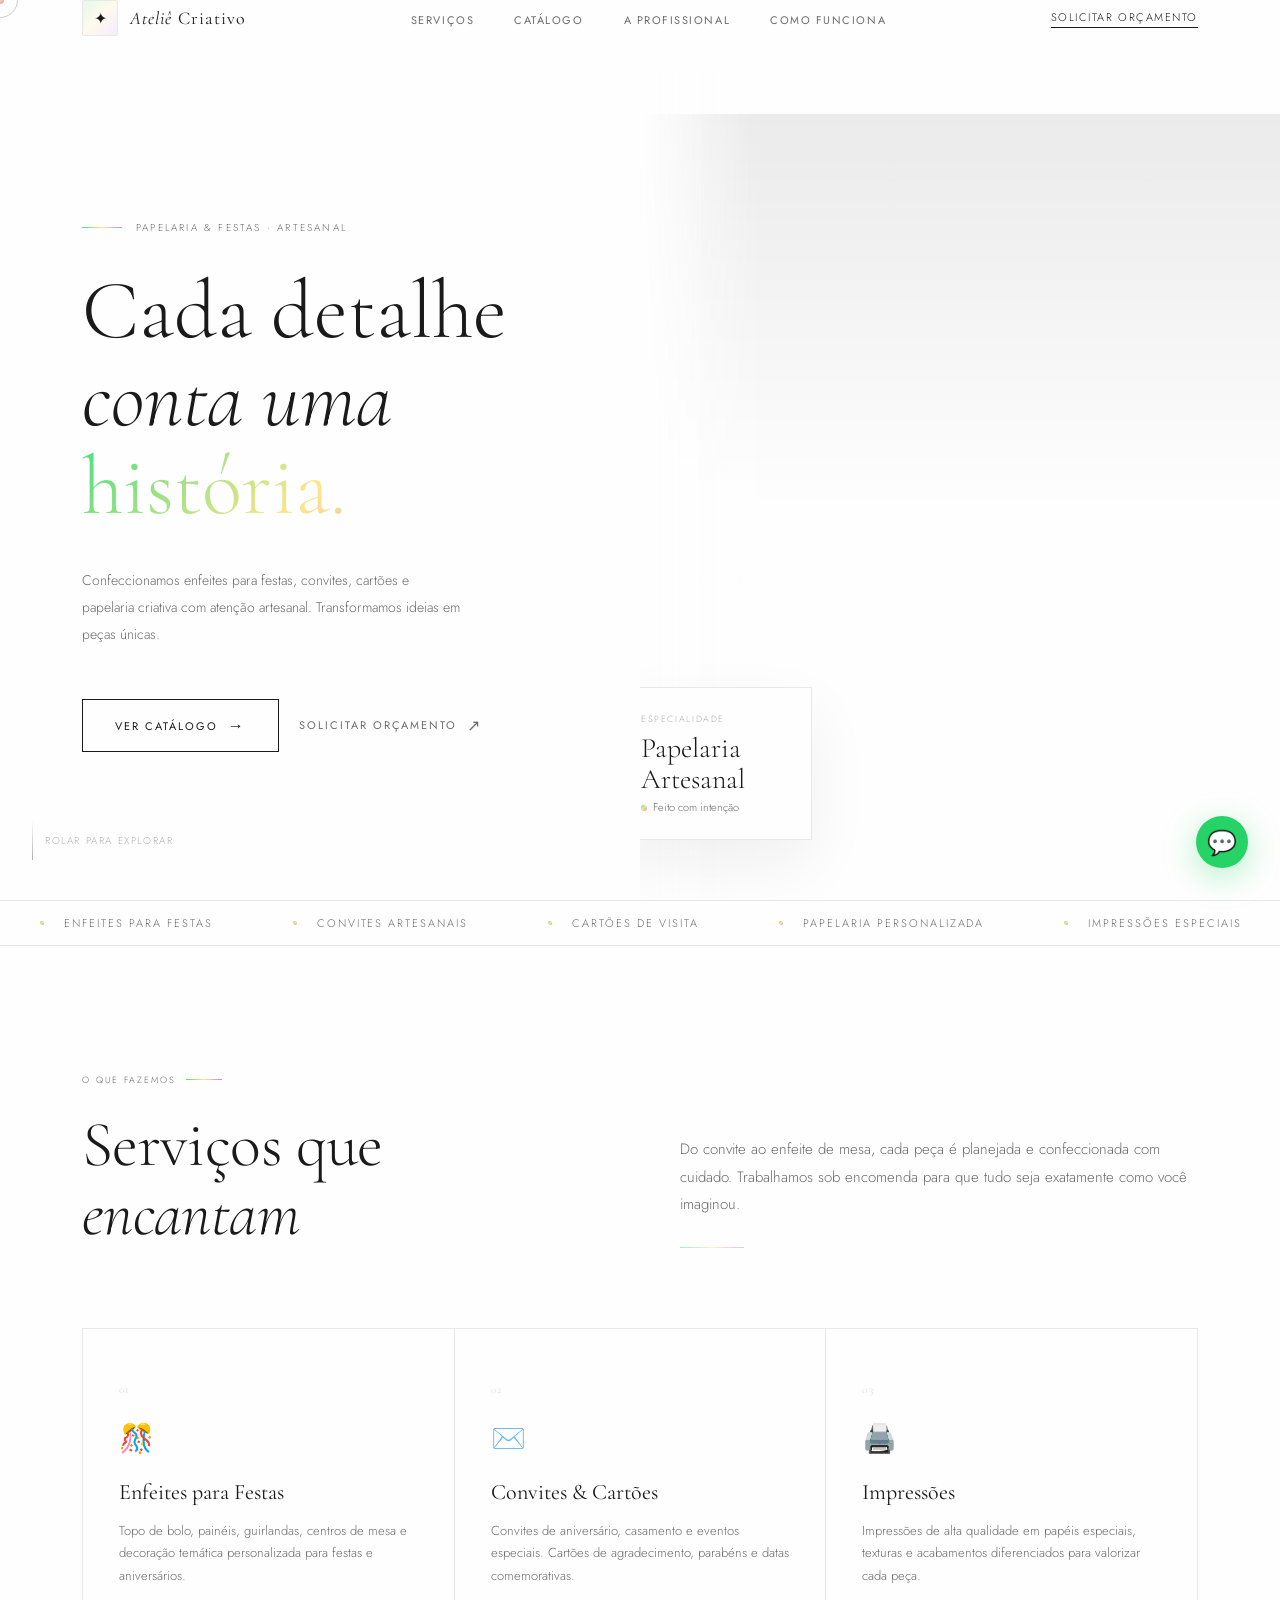
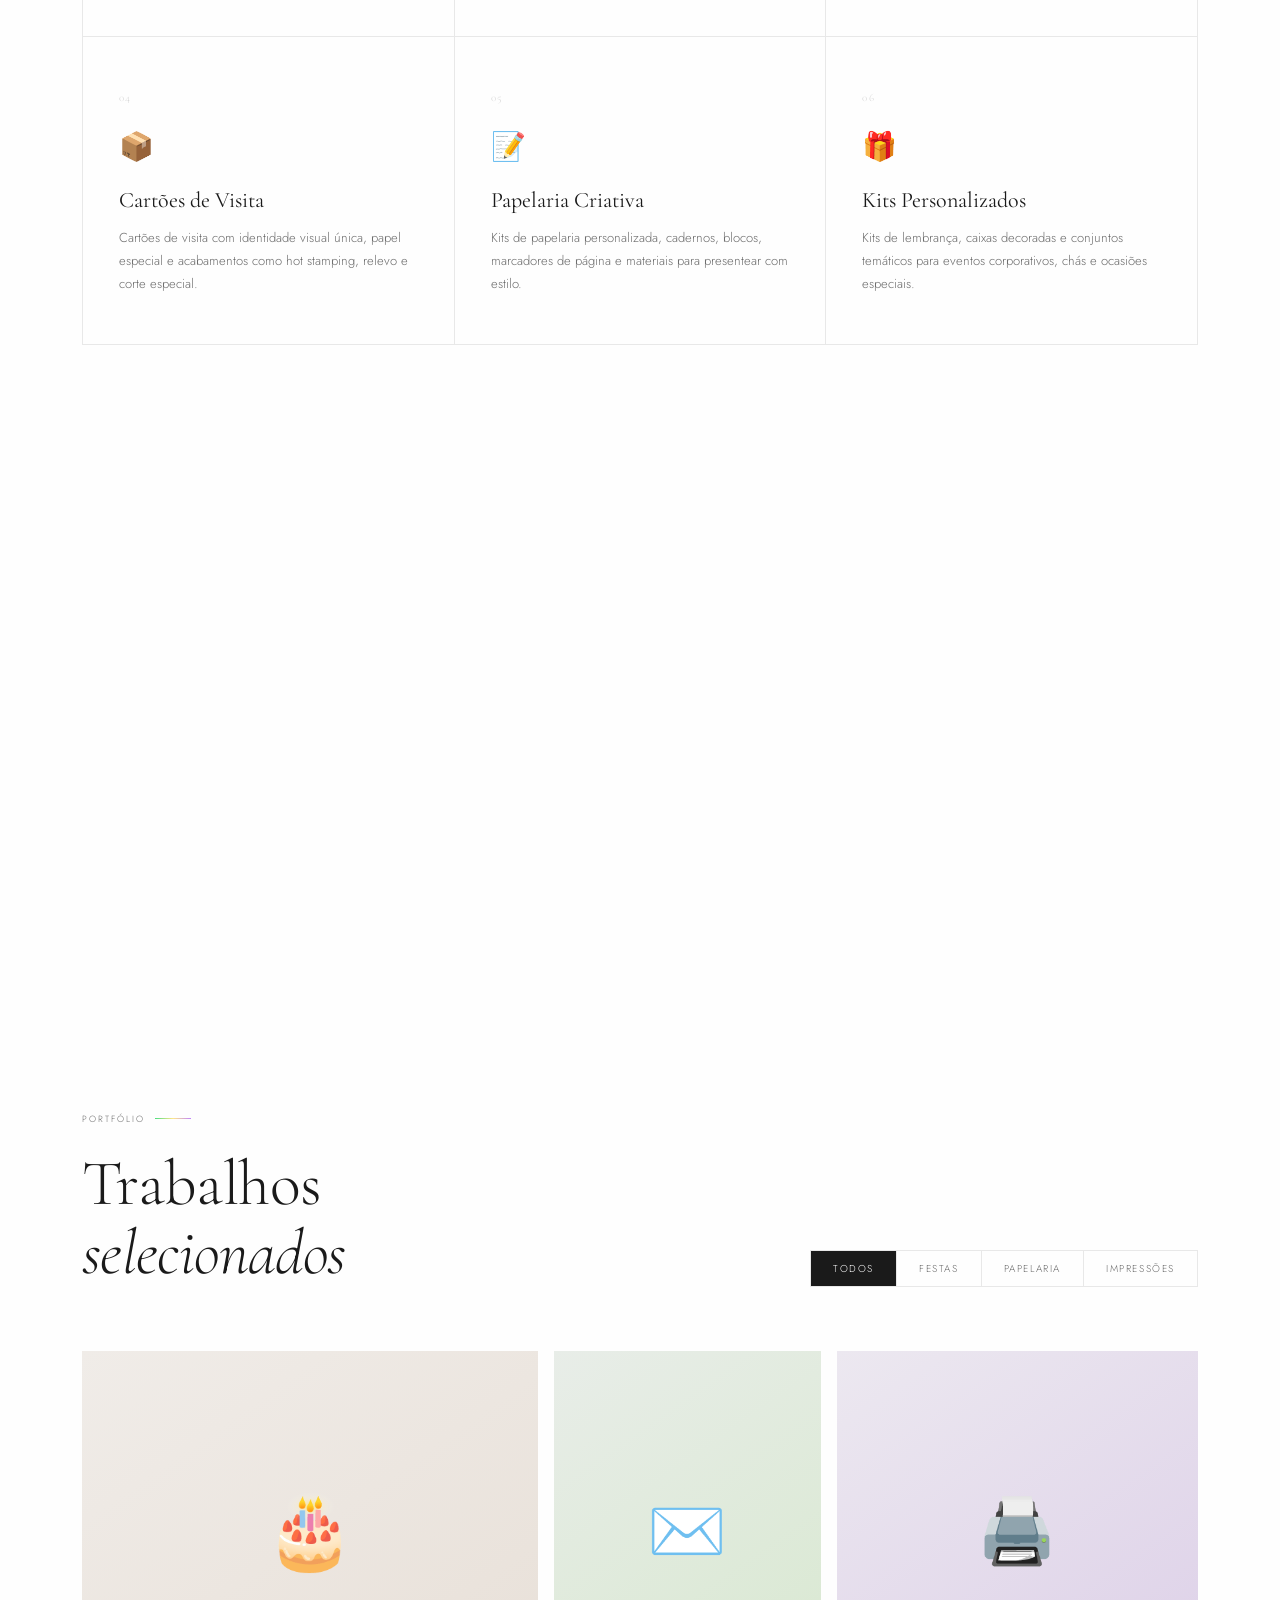
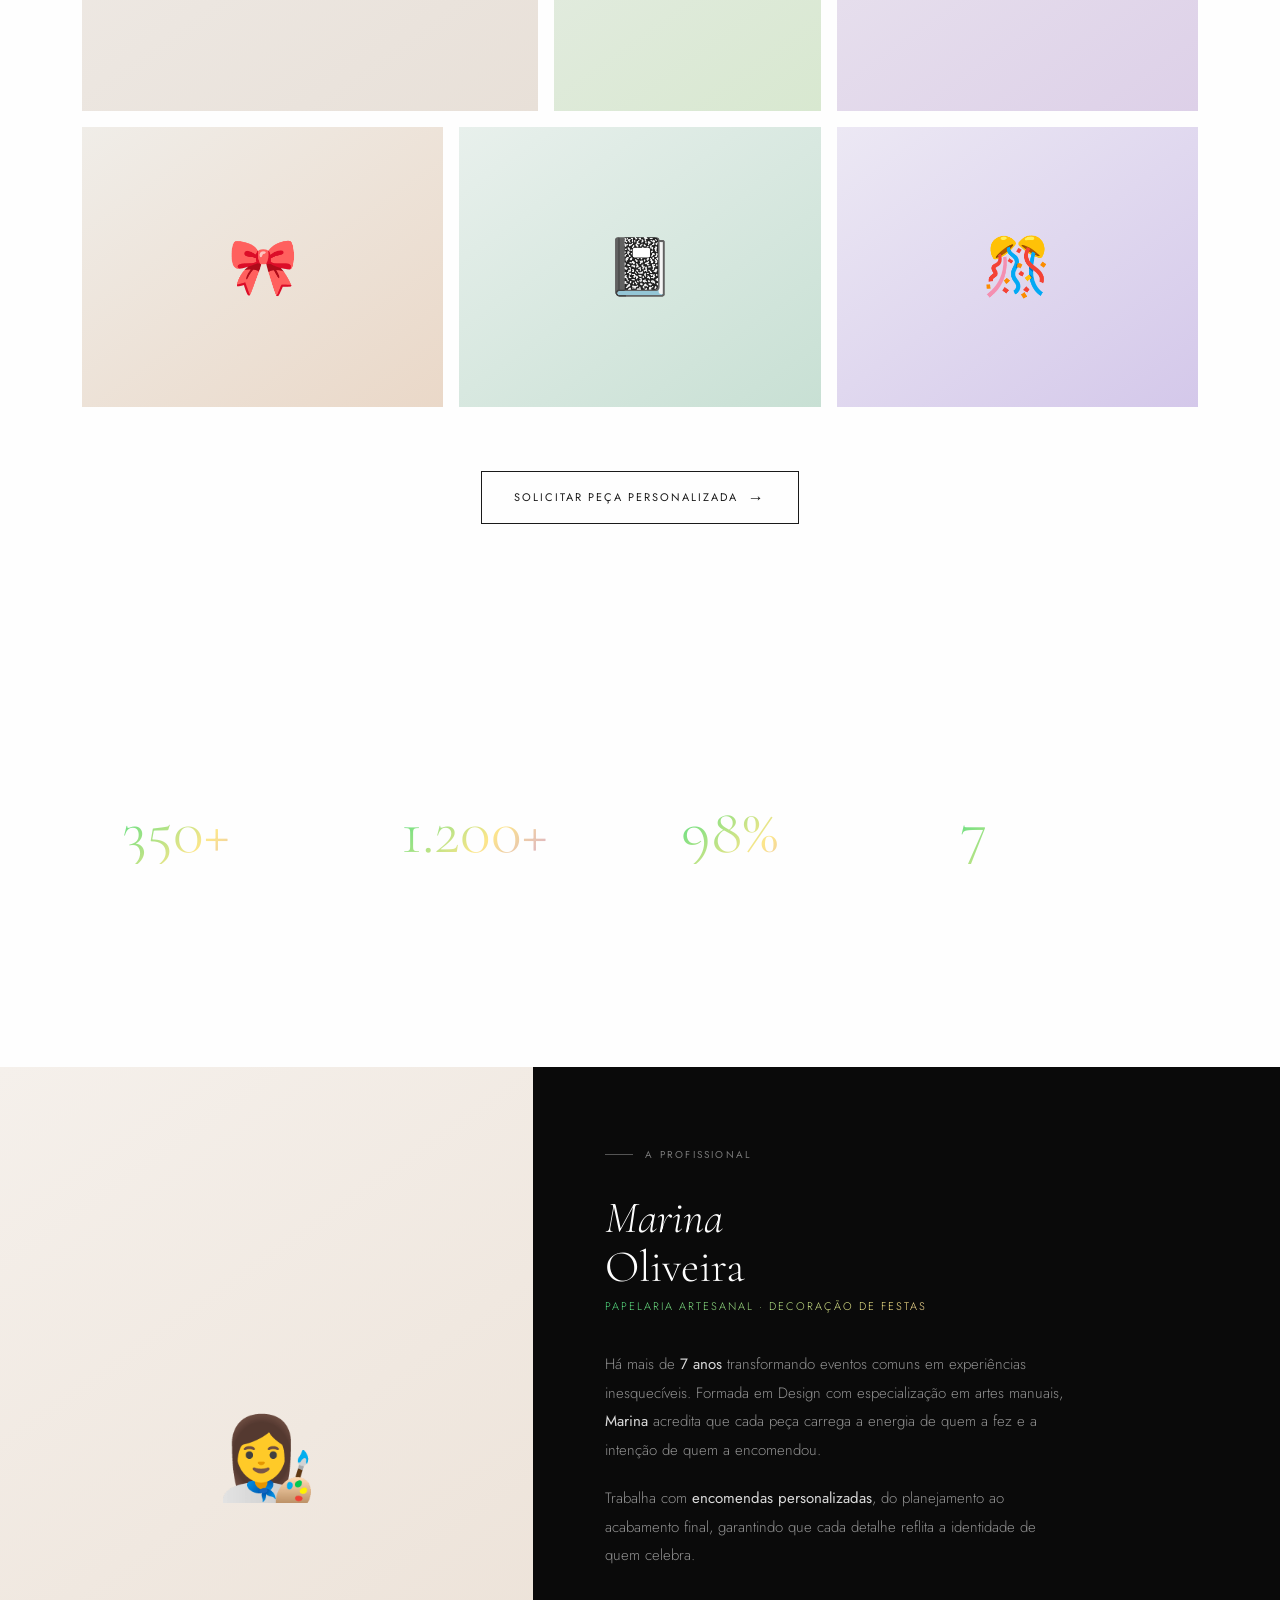
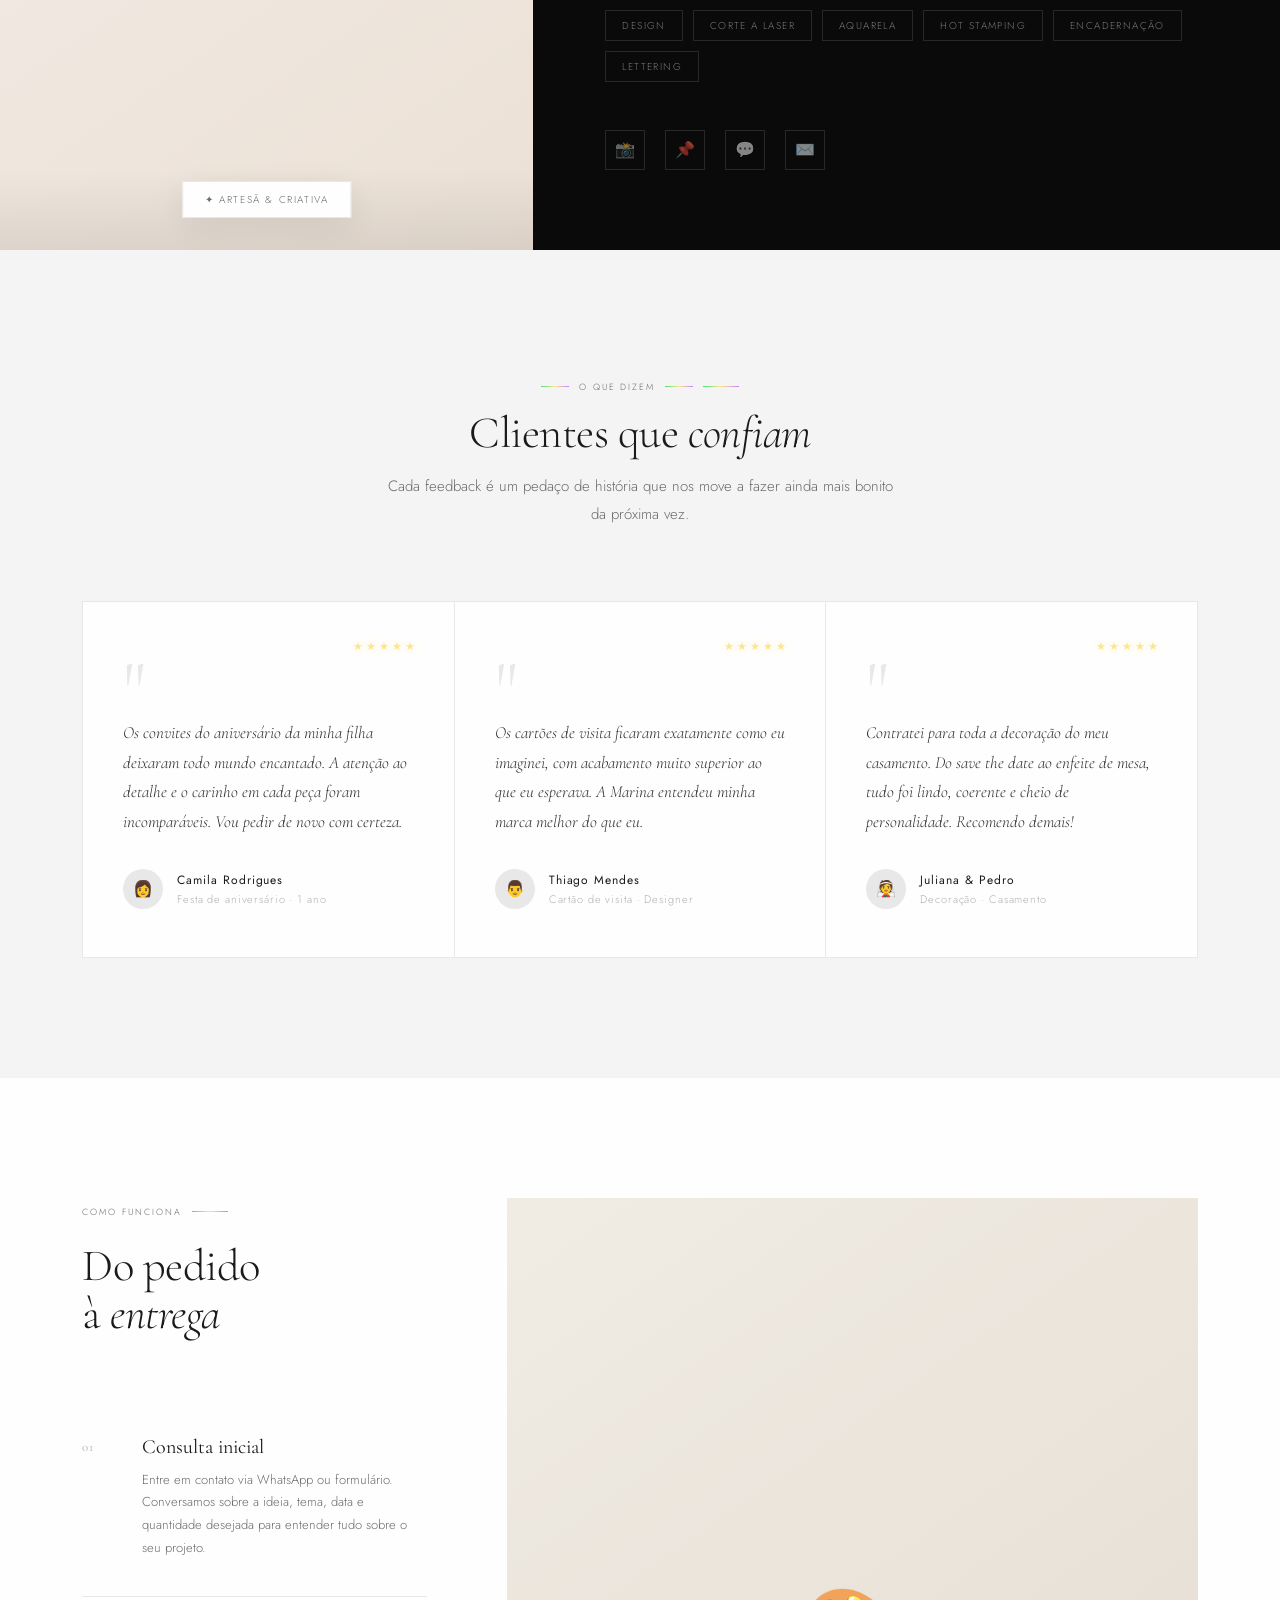
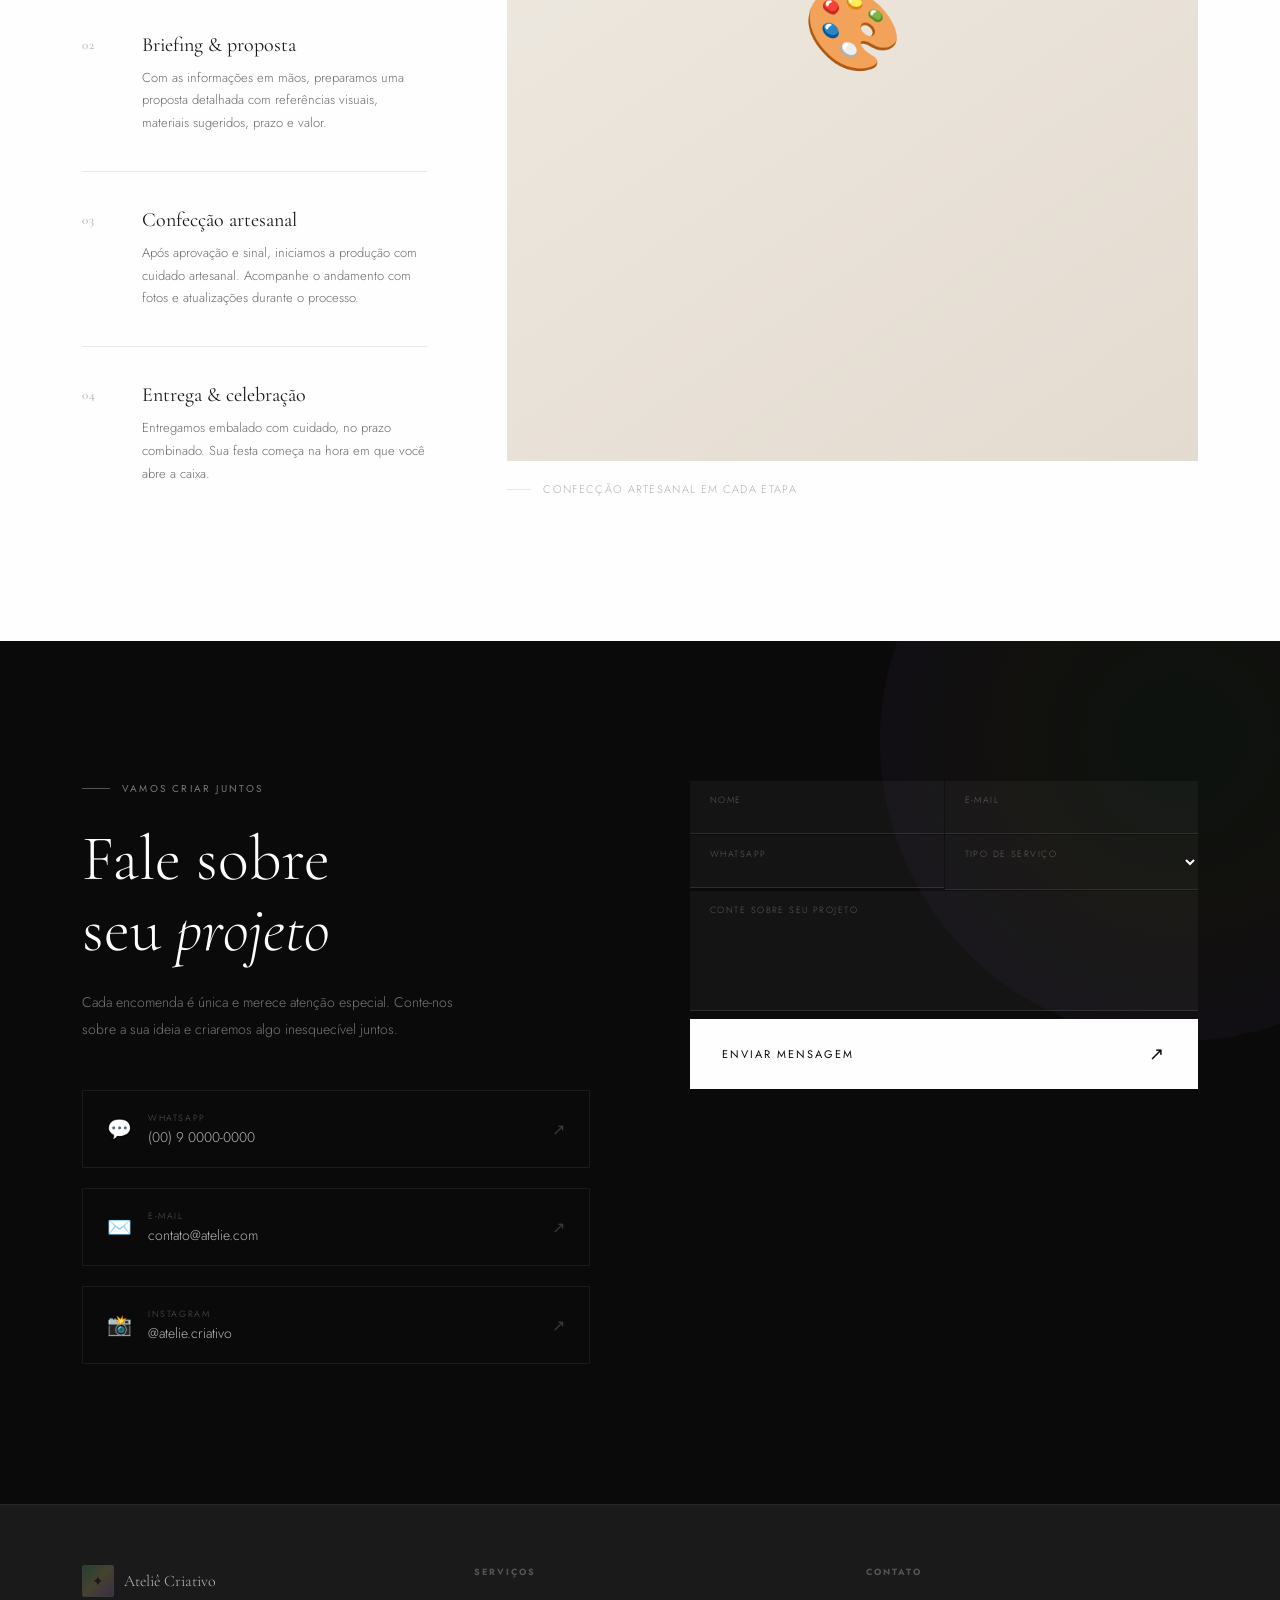
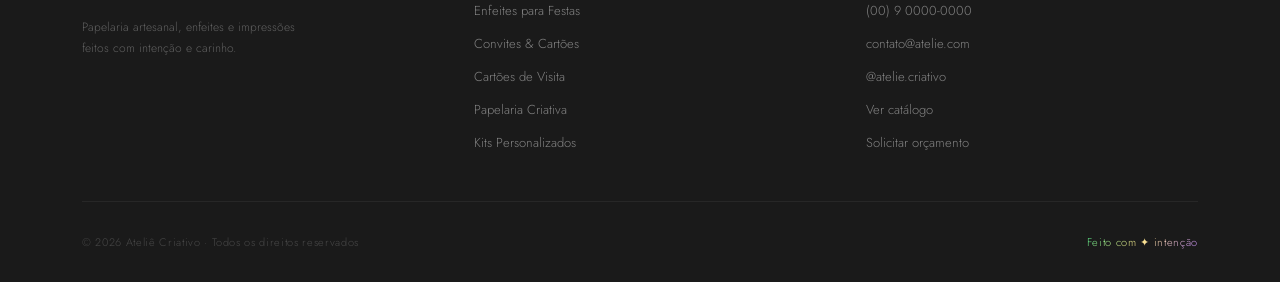
==== confeccao.html @ 8ceea371 "Add confeccao.html landing page template Add a complete HTML landing page (confeccao.html) for "Atel" ====
<!DOCTYPE html>
<html lang="pt-BR">

<head>
  <meta charset="UTF-8" />
  <meta name="viewport" content="width=device-width, initial-scale=1.0" />
  <meta name="description"
    content="Confecção artesanal de enfeites para festas, convites, cartões e papelaria criativa. Cada peça feita com intenção." />
  <title>Ateliê — Papelaria & Festas</title>

  <link rel="preconnect" href="https://fonts.googleapis.com" />
  <link rel="preconnect" href="https://fonts.gstatic.com" crossorigin />
  <link
    href="https://fonts.googleapis.com/css2?family=Cormorant+Garamond:ital,wght@0,300;0,400;0,500;0,600;1,300;1,400;1,600&family=Jost:wght@200;300;400;500&display=swap"
    rel="stylesheet" />

  <style>
    /* ═══════════════════════════════════════════════════════
       DESIGN TOKENS
    ═══════════════════════════════════════════════════════ */
    :root {
      --black: #0A0A0A;
      --ink: #1A1A1A;
      --charcoal: #2C2C2C;
      --stone: #6B6B6B;
      --silver: #B0B0B0;
      --fog: #E8E8E8;
      --ash: #F4F4F4;
      --white: #FEFEFE;

      /* Gradient trio — verde · amarelo · roxo */
      --g-green: #4ADE80;
      --g-yellow: #FDE68A;
      --g-purple: #C084FC;
      --gradient: linear-gradient(135deg, #4ADE80 0%, #FDE68A 48%, #C084FC 100%);
      --gradient-r: linear-gradient(135deg, #C084FC 0%, #FDE68A 48%, #4ADE80 100%);
      --gradient-h: linear-gradient(90deg, #4ADE80 0%, #FDE68A 50%, #C084FC 100%);

      --font-serif: 'Cormorant Garamond', Georgia, serif;
      --font-sans: 'Jost', sans-serif;

      --nav-h: 72px;
      --container: 1180px;

      --ease-out-expo: cubic-bezier(0.16, 1, 0.3, 1);
      --ease-in-out: cubic-bezier(0.45, 0, 0.55, 1);
    }

    /* ═══════════════════════════════════════════════════════
       RESET & BASE
    ═══════════════════════════════════════════════════════ */
    *,
    *::before,
    *::after {
      box-sizing: border-box;
      margin: 0;
      padding: 0;
    }

    html {
      scroll-behavior: smooth;
      font-size: 16px;
    }

    body {
      font-family: var(--font-sans);
      font-weight: 300;
      background: var(--white);
      color: var(--ink);
      overflow-x: hidden;
      cursor: none;
      /* custom cursor */
    }

    img {
      display: block;
      max-width: 100%;
    }

    a {
      color: inherit;
      text-decoration: none;
    }

    ul {
      list-style: none;
    }

    button {
      cursor: none;
      border: none;
      background: none;
      font: inherit;
    }

    /* ═══════════════════════════════════════════════════════
       CUSTOM CURSOR
    ═══════════════════════════════════════════════════════ */
    .cursor-dot {
      position: fixed;
      top: 0;
      left: 0;
      z-index: 99999;
      width: 8px;
      height: 8px;
      border-radius: 50%;
      background: var(--gradient);
      pointer-events: none;
      transform: translate(-50%, -50%);
      transition: width .2s, height .2s, opacity .2s;
    }

    .cursor-ring {
      position: fixed;
      top: 0;
      left: 0;
      z-index: 99998;
      width: 36px;
      height: 36px;
      border-radius: 50%;
      border: 1px solid rgba(0, 0, 0, .2);
      pointer-events: none;
      transform: translate(-50%, -50%);
      transition: transform .12s var(--ease-out-expo), width .3s, height .3s, border-color .3s;
    }

    .cursor-ring.hover {
      width: 56px;
      height: 56px;
      border-color: rgba(0, 0, 0, .08);
    }

    body:hover .cursor-dot {
      opacity: 1;
    }

    /* ═══════════════════════════════════════════════════════
       UTILITIES
    ═══════════════════════════════════════════════════════ */
    .container {
      width: 100%;
      max-width: var(--container);
      margin: 0 auto;
      padding: 0 32px;
    }

    /* gradient text */
    .grad-text {
      background: var(--gradient);
      -webkit-background-clip: text;
      -webkit-text-fill-color: transparent;
      background-clip: text;
    }

    /* thin divider line with gradient */
    .grad-line {
      height: 1px;
      background: var(--gradient-h);
      opacity: .5;
    }

    .grad-line--full {
      width: 100%;
    }

    .grad-line--sm {
      width: 64px;
    }

    /* section spacing */
    .section {
      padding: 120px 0;
    }

    .section--sm {
      padding: 80px 0;
    }

    .section--dark {
      background: var(--black);
      color: var(--white);
    }

    .section--ash {
      background: var(--ash);
    }

    /* label / overline */
    .overline {
      font-family: var(--font-sans);
      font-size: 10px;
      font-weight: 400;
      letter-spacing: .22em;
      text-transform: uppercase;
      color: var(--stone);
      display: flex;
      align-items: center;
      gap: 12px;
      margin-bottom: 20px;
    }

    .overline::before {
      content: '';
      width: 28px;
      height: 1px;
      background: currentColor;
      flex-shrink: 0;
    }

    .overline--light {
      color: rgba(255, 255, 255, .45);
    }

    .overline--light::before {
      background: rgba(255, 255, 255, .3);
    }

    /* display headings */
    .display {
      font-family: var(--font-serif);
      font-weight: 300;
      line-height: 1.08;
      letter-spacing: -.01em;
    }

    .display--xl {
      font-size: clamp(52px, 7vw, 96px);
    }

    .display--lg {
      font-size: clamp(38px, 5vw, 68px);
    }

    .display--md {
      font-size: clamp(28px, 3.5vw, 48px);
    }

    .display--sm {
      font-size: clamp(22px, 2.5vw, 34px);
    }

    .display em {
      font-style: italic;
    }

    /* body text */
    .body-text {
      font-family: var(--font-sans);
      font-weight: 300;
      font-size: 15px;
      line-height: 1.85;
      color: var(--stone);
      max-width: 520px;
    }

    .body-text--light {
      color: rgba(255, 255, 255, .55);
    }

    /* cta buttons */
    .btn {
      display: inline-flex;
      align-items: center;
      gap: 10px;
      font-family: var(--font-sans);
      font-size: 11px;
      font-weight: 400;
      letter-spacing: .18em;
      text-transform: uppercase;
      transition: all .4s var(--ease-out-expo);
      cursor: none;
    }

    .btn--outline {
      border: 1px solid var(--ink);
      padding: 14px 32px;
      color: var(--ink);
    }

    .btn--outline:hover {
      background: var(--ink);
      color: var(--white);
    }

    .btn--outline-white {
      border: 1px solid rgba(255, 255, 255, .35);
      padding: 14px 32px;
      color: var(--white);
    }

    .btn--outline-white:hover {
      background: var(--white);
      color: var(--black);
    }

    .btn--ghost {
      color: var(--stone);
      padding: 0;
      border-bottom: 1px solid transparent;
    }

    .btn--ghost:hover {
      color: var(--ink);
      border-color: var(--ink);
    }

    .btn-arrow {
      font-size: 16px;
      transition: transform .3s var(--ease-out-expo);
    }

    .btn:hover .btn-arrow {
      transform: translateX(5px);
    }

    /* scroll reveal */
    .reveal {
      opacity: 0;
      transform: translateY(40px);
      transition: opacity .9s var(--ease-out-expo), transform .9s var(--ease-out-expo);
    }

    .reveal.up {
      transform: translateY(40px);
    }

    .reveal.left {
      transform: translateX(-40px);
    }

    .reveal.right {
      transform: translateX(40px);
    }

    .reveal.scale {
      transform: scale(.96);
    }

    .reveal.visible {
      opacity: 1;
      transform: translate(0) scale(1);
    }

    .delay-1 {
      transition-delay: .1s;
    }

    .delay-2 {
      transition-delay: .2s;
    }

    .delay-3 {
      transition-delay: .32s;
    }

    .delay-4 {
      transition-delay: .46s;
    }

    .delay-5 {
      transition-delay: .6s;
    }

    /* ═══════════════════════════════════════════════════════
       HEADER
    ═══════════════════════════════════════════════════════ */
    .header {
      position: fixed;
      top: 0;
      left: 0;
      right: 0;
      z-index: 900;
      height: var(--nav-h);
      transition: background .5s, backdrop-filter .5s, border-color .5s;
    }

    .header.scrolled {
      background: rgba(254, 254, 254, .88);
      backdrop-filter: blur(20px);
      border-bottom: 1px solid var(--fog);
    }

    .nav {
      display: flex;
      align-items: center;
      justify-content: space-between;
      height: 100%;
    }

    /* ── LOGO AREA ── */
    /*
      ★ LOGO — Substitua o bloco .logo-placeholder por:
         <img src="assets/logo.svg" alt="Nome do Ateliê" style="height:32px">
      O espaço reservado abaixo tem 140 × 36px.
    */
    .logo-area {
      display: flex;
      align-items: center;
      gap: 12px;
    }

    .logo-placeholder {
      width: 36px;
      height: 36px;
      border: 1px solid var(--fog);
      border-radius: 2px;
      display: flex;
      align-items: center;
      justify-content: center;
      position: relative;
      overflow: hidden;
    }

    .logo-placeholder::before {
      content: '';
      position: absolute;
      inset: 0;
      background: var(--gradient);
      opacity: .15;
    }

    .logo-placeholder span {
      font-size: 16px;
      position: relative;
      z-index: 1;
    }

    .logo-wordmark {
      font-family: var(--font-serif);
      font-size: 18px;
      font-weight: 400;
      letter-spacing: .06em;
      color: var(--ink);
    }

    .logo-wordmark em {
      font-style: italic;
    }

    /* nav links */
    .nav-links {
      display: flex;
      gap: 40px;
      align-items: center;
    }

    .nav-links a {
      font-size: 11px;
      font-weight: 400;
      letter-spacing: .14em;
      text-transform: uppercase;
      color: var(--stone);
      position: relative;
      transition: color .3s;
    }

    .nav-links a::after {
      content: '';
      position: absolute;
      bottom: -4px;
      left: 0;
      width: 0;
      height: 1px;
      background: var(--gradient-h);
      transition: width .4s var(--ease-out-expo);
    }

    .nav-links a:hover {
      color: var(--ink);
    }

    .nav-links a:hover::after {
      width: 100%;
    }

    .nav-right {
      display: flex;
      align-items: center;
      gap: 24px;
    }

    .nav-contact {
      font-size: 11px;
      letter-spacing: .14em;
      text-transform: uppercase;
      color: var(--ink);
      border-bottom: 1px solid var(--ink);
      padding-bottom: 2px;
      transition: opacity .3s;
    }

    .nav-contact:hover {
      opacity: .5;
    }

    .hamburger {
      display: none;
      flex-direction: column;
      gap: 6px;
      padding: 4px;
    }

    .hamburger span {
      display: block;
      width: 22px;
      height: 1px;
      background: var(--ink);
      transition: all .4s;
    }

    .hamburger.open span:nth-child(1) {
      transform: translateY(7px) rotate(45deg);
    }

    .hamburger.open span:nth-child(2) {
      opacity: 0;
    }

    .hamburger.open span:nth-child(3) {
      transform: translateY(-7px) rotate(-45deg);
    }

    .mobile-menu {
      display: none;
      position: fixed;
      top: var(--nav-h);
      left: 0;
      right: 0;
      bottom: 0;
      background: var(--white);
      flex-direction: column;
      justify-content: center;
      align-items: center;
      gap: 40px;
      z-index: 800;
    }

    .mobile-menu.open {
      display: flex;
    }

    .mobile-menu a {
      font-family: var(--font-serif);
      font-size: 36px;
      font-weight: 300;
      color: var(--ink);
      letter-spacing: .04em;
      transition: opacity .3s;
    }

    .mobile-menu a:hover {
      opacity: .4;
    }

    /* ═══════════════════════════════════════════════════════
       HERO
    ═══════════════════════════════════════════════════════ */
    .hero {
      min-height: 100svh;
      display: grid;
      grid-template-columns: 1fr 1fr;
      position: relative;
      overflow: hidden;
      padding-top: var(--nav-h);
    }

    .hero-left {
      display: flex;
      flex-direction: column;
      justify-content: center;
      padding: 80px 64px 80px 32px;
      position: relative;
      z-index: 2;
    }

    .hero-eyebrow {
      display: flex;
      align-items: center;
      gap: 14px;
      margin-bottom: 32px;
    }

    .hero-eyebrow-line {
      width: 40px;
      height: 1px;
      background: var(--gradient-h);
    }

    .hero-eyebrow-text {
      font-size: 10px;
      letter-spacing: .22em;
      text-transform: uppercase;
      color: var(--stone);
    }

    .hero-title {
      font-family: var(--font-serif);
      font-size: clamp(52px, 6.5vw, 88px);
      font-weight: 300;
      line-height: 1.06;
      color: var(--ink);
      margin-bottom: 36px;
    }

    .hero-title em {
      font-style: italic;
    }

    .hero-title .hero-title-grad {
      display: block;
      background: var(--gradient);
      -webkit-background-clip: text;
      -webkit-text-fill-color: transparent;
      background-clip: text;
    }

    .hero-desc {
      font-size: 14px;
      font-weight: 300;
      line-height: 1.9;
      color: var(--stone);
      max-width: 380px;
      margin-bottom: 52px;
    }

    .hero-actions {
      display: flex;
      gap: 20px;
      align-items: center;
      flex-wrap: wrap;
    }

    .hero-scroll {
      position: absolute;
      bottom: 40px;
      left: 32px;
      display: flex;
      align-items: center;
      gap: 12px;
      font-size: 10px;
      letter-spacing: .16em;
      text-transform: uppercase;
      color: var(--silver);
      animation: fadeUp 1s 1.5s ease both;
    }

    .hero-scroll-line {
      width: 1px;
      height: 40px;
      background: linear-gradient(to bottom, transparent, var(--silver));
      animation: growLine 1.2s 1.8s var(--ease-out-expo) both;
    }

    @keyframes growLine {
      from {
        height: 0;
        opacity: 0;
      }

      to {
        height: 40px;
        opacity: 1;
      }
    }

    /* hero right — imagem com parallax */
    .hero-right {
      position: relative;
      overflow: hidden;
    }

    .hero-parallax-bg {
      position: absolute;
      inset: -80px 0;
      background-image:
        linear-gradient(to bottom, rgba(10, 10, 10, .08) 0%, transparent 40%),
        url('https://images.unsplash.com/photo-1558618666-fcd25c85cd64?w=1200&q=85');
      background-size: cover;
      background-position: center;
      will-change: transform;
    }

    /* overlay with gradient accent — very subtle */
    .hero-right::after {
      content: '';
      position: absolute;
      inset: 0;
      background: linear-gradient(to right, var(--white) 0%, transparent 18%);
      z-index: 1;
    }

    /* floating card */
    .hero-float-card {
      position: absolute;
      bottom: 60px;
      left: -28px;
      z-index: 3;
      background: var(--white);
      border: 1px solid var(--fog);
      padding: 24px 28px;
      min-width: 200px;
      animation: floatCard 5s ease-in-out infinite;
      box-shadow: 0 24px 64px rgba(0, 0, 0, .06);
    }

    @keyframes floatCard {

      0%,
      100% {
        transform: translateY(0);
      }

      50% {
        transform: translateY(-10px);
      }
    }

    .float-card-label {
      font-size: 9px;
      letter-spacing: .18em;
      text-transform: uppercase;
      color: var(--silver);
      margin-bottom: 8px;
    }

    .float-card-val {
      font-family: var(--font-serif);
      font-size: 28px;
      font-weight: 300;
      color: var(--ink);
      line-height: 1.1;
      margin-bottom: 4px;
    }

    .float-card-sub {
      font-size: 11px;
      color: var(--stone);
    }

    .float-card-dot {
      width: 6px;
      height: 6px;
      border-radius: 50%;
      background: var(--gradient);
      display: inline-block;
      margin-right: 6px;
    }

    /* hero entry animations */
    .hero-eyebrow {
      animation: fadeUp .8s .2s var(--ease-out-expo) both;
    }

    .hero-title {
      animation: fadeUp .8s .35s var(--ease-out-expo) both;
    }

    .hero-desc {
      animation: fadeUp .8s .5s var(--ease-out-expo) both;
    }

    .hero-actions {
      animation: fadeUp .8s .65s var(--ease-out-expo) both;
    }

    .hero-right {
      animation: fadeRight 1.2s .1s var(--ease-out-expo) both;
    }

    .hero-float-card {
      animation: fadeUp .8s .9s var(--ease-out-expo) both, floatCard 5s 1.7s ease-in-out infinite;
    }

    @keyframes fadeUp {
      from {
        opacity: 0;
        transform: translateY(30px);
      }

      to {
        opacity: 1;
        transform: translateY(0);
      }
    }

    @keyframes fadeRight {
      from {
        opacity: 0;
        transform: translateX(40px);
      }

      to {
        opacity: 1;
        transform: translateX(0);
      }
    }

    /* ═══════════════════════════════════════════════════════
       MARQUEE TICKER
    ═══════════════════════════════════════════════════════ */
    .ticker {
      overflow: hidden;
      border-top: 1px solid var(--fog);
      border-bottom: 1px solid var(--fog);
      padding: 14px 0;
      background: var(--white);
    }

    .ticker-track {
      display: flex;
      gap: 0;
      width: max-content;
      animation: marquee 28s linear infinite;
    }

    .ticker-track:hover {
      animation-play-state: paused;
    }

    .ticker-item {
      display: flex;
      align-items: center;
      gap: 20px;
      padding: 0 40px;
      font-size: 11px;
      letter-spacing: .18em;
      text-transform: uppercase;
      color: var(--stone);
      white-space: nowrap;
    }

    .ticker-dot {
      width: 4px;
      height: 4px;
      border-radius: 50%;
      background: var(--gradient);
      flex-shrink: 0;
    }

    @keyframes marquee {
      from {
        transform: translateX(0);
      }

      to {
        transform: translateX(-50%);
      }
    }

    /* ═══════════════════════════════════════════════════════
       SERVIÇOS
    ═══════════════════════════════════════════════════════ */
    .services-intro {
      display: grid;
      grid-template-columns: 1fr 1fr;
      gap: 80px;
      align-items: end;
      margin-bottom: 80px;
    }

    .services-grid {
      display: grid;
      grid-template-columns: repeat(3, 1fr);
      gap: 1px;
      background: var(--fog);
      border: 1px solid var(--fog);
    }

    .service-item {
      background: var(--white);
      padding: 48px 36px;
      position: relative;
      overflow: hidden;
      transition: background .4s;
    }

    .service-item::before {
      content: '';
      position: absolute;
      bottom: 0;
      left: 0;
      width: 100%;
      height: 2px;
      background: var(--gradient-h);
      transform: scaleX(0);
      transform-origin: left;
      transition: transform .5s var(--ease-out-expo);
    }

    .service-item:hover {
      background: var(--ash);
    }

    .service-item:hover::before {
      transform: scaleX(1);
    }

    .service-item:hover .service-num {
      opacity: 1;
      transform: translateY(0);
    }

    .service-item:hover .service-arrow {
      transform: translate(4px, -4px);
      opacity: 1;
    }

    .service-num {
      font-family: var(--font-serif);
      font-size: 11px;
      color: var(--silver);
      letter-spacing: .12em;
      margin-bottom: 28px;
      opacity: .5;
      transform: translateY(6px);
      transition: all .4s;
    }

    .service-icon {
      font-size: 28px;
      margin-bottom: 20px;
      display: block;
    }

    .service-name {
      font-family: var(--font-serif);
      font-size: 22px;
      font-weight: 400;
      color: var(--ink);
      line-height: 1.2;
      margin-bottom: 14px;
    }

    .service-desc {
      font-size: 13px;
      font-weight: 300;
      color: var(--stone);
      line-height: 1.75;
    }

    .service-arrow {
      position: absolute;
      top: 36px;
      right: 36px;
      font-size: 18px;
      color: var(--stone);
      opacity: 0;
      transform: translate(0, 4px);
      transition: all .35s var(--ease-out-expo);
    }

    /* ═══════════════════════════════════════════════════════
       PARALLAX SECTION 1 — "Feito à mão"
    ═══════════════════════════════════════════════════════ */
    .parallax-1 {
      position: relative;
      height: 520px;
      overflow: hidden;
      display: flex;
      align-items: center;
    }

    .parallax-1-bg {
      position: absolute;
      inset: -100px 0;
      background-image:
        linear-gradient(rgba(10, 10, 10, .50), rgba(10, 10, 10, .42)),
        url('https://images.unsplash.com/photo-1607344645866-009c320b63e0?w=1600&q=80');
      background-size: cover;
      background-position: center;
      will-change: transform;
    }

    .parallax-1-content {
      position: relative;
      z-index: 2;
      max-width: 700px;
      padding: 0 80px;
    }

    .parallax-1-content .overline {
      color: rgba(255, 255, 255, .4);
    }

    .parallax-1-content .overline::before {
      background: rgba(255, 255, 255, .3);
    }

    .parallax-1-quote {
      font-family: var(--font-serif);
      font-size: clamp(28px, 3.5vw, 48px);
      font-weight: 300;
      font-style: italic;
      color: var(--white);
      line-height: 1.35;
      margin-bottom: 32px;
    }

    .parallax-1-author {
      font-size: 11px;
      letter-spacing: .18em;
      text-transform: uppercase;
      color: rgba(255, 255, 255, .45);
      display: flex;
      align-items: center;
      gap: 16px;
    }

    .parallax-1-author::before {
      content: '';
      width: 24px;
      height: 1px;
      background: rgba(255, 255, 255, .3);
    }

    /* ═══════════════════════════════════════════════════════
       CATÁLOGO
    ═══════════════════════════════════════════════════════ */
    .catalog-header {
      display: grid;
      grid-template-columns: 1fr 1fr;
      gap: 60px;
      align-items: end;
      margin-bottom: 64px;
    }

    .catalog-filter {
      display: flex;
      gap: 0;
      border: 1px solid var(--fog);
      align-self: flex-end;
      justify-self: end;
    }

    .filter-btn {
      padding: 10px 22px;
      font-size: 10px;
      letter-spacing: .16em;
      text-transform: uppercase;
      color: var(--stone);
      cursor: none;
      transition: all .3s;
      border-right: 1px solid var(--fog);
    }

    .filter-btn:last-child {
      border-right: none;
    }

    .filter-btn.active,
    .filter-btn:hover {
      background: var(--ink);
      color: var(--white);
    }

    /* Masonry-style catalog grid */
    .catalog-grid {
      display: grid;
      grid-template-columns: repeat(12, 1fr);
      grid-template-rows: auto;
      gap: 16px;
    }

    /* layout pattern */
    .cat-item:nth-child(1) {
      grid-column: 1 / 6;
      grid-row: 1;
    }

    .cat-item:nth-child(2) {
      grid-column: 6 / 9;
      grid-row: 1;
    }

    .cat-item:nth-child(3) {
      grid-column: 9 / 13;
      grid-row: 1;
    }

    .cat-item:nth-child(4) {
      grid-column: 1 / 5;
      grid-row: 2;
    }

    .cat-item:nth-child(5) {
      grid-column: 5 / 9;
      grid-row: 2;
    }

    .cat-item:nth-child(6) {
      grid-column: 9 / 13;
      grid-row: 2;
    }

    .cat-item {
      position: relative;
      overflow: hidden;
      background: var(--ash);
      cursor: none;
    }

    .cat-item:hover .cat-overlay {
      opacity: 1;
    }

    .cat-item:hover .cat-img-inner {
      transform: scale(1.06);
    }

    .cat-img-inner {
      width: 100%;
      transition: transform .8s var(--ease-out-expo);
      display: flex;
      align-items: center;
      justify-content: center;
      /* ★ substitua por <img src="assets/catalog/..."> */
    }

    .cat-item:nth-child(1) .cat-img-inner {
      height: 360px;
      background: linear-gradient(145deg, #f0ece8, #e8e0d8);
      font-size: 72px;
    }

    .cat-item:nth-child(2) .cat-img-inner {
      height: 360px;
      background: linear-gradient(145deg, #e8ede8, #d8e8d0);
      font-size: 64px;
    }

    .cat-item:nth-child(3) .cat-img-inner {
      height: 360px;
      background: linear-gradient(145deg, #ece8f0, #ddd0e8);
      font-size: 64px;
    }

    .cat-item:nth-child(4) .cat-img-inner {
      height: 280px;
      background: linear-gradient(145deg, #f0ede8, #ead8c8);
      font-size: 56px;
    }

    .cat-item:nth-child(5) .cat-img-inner {
      height: 280px;
      background: linear-gradient(145deg, #e8f0ec, #c8e0d4);
      font-size: 56px;
    }

    .cat-item:nth-child(6) .cat-img-inner {
      height: 280px;
      background: linear-gradient(145deg, #ece8f4, #d4c8ea);
      font-size: 56px;
    }

    .cat-overlay {
      position: absolute;
      inset: 0;
      background: rgba(10, 10, 10, .72);
      display: flex;
      flex-direction: column;
      align-items: flex-start;
      justify-content: flex-end;
      padding: 28px;
      opacity: 0;
      transition: opacity .4s;
    }

    .cat-tag {
      font-size: 9px;
      letter-spacing: .2em;
      text-transform: uppercase;
      color: rgba(255, 255, 255, .5);
      margin-bottom: 8px;
    }

    .cat-title {
      font-family: var(--font-serif);
      font-size: 22px;
      font-weight: 300;
      color: var(--white);
      line-height: 1.2;
    }

    .cat-grad-line {
      margin-top: 14px;
      height: 1px;
      width: 40px;
      background: var(--gradient-h);
    }

    /* ═══════════════════════════════════════════════════════
       PARALLAX 2 — números / estatísticas
    ═══════════════════════════════════════════════════════ */
    .parallax-2 {
      position: relative;
      overflow: hidden;
    }

    .parallax-2-bg {
      position: absolute;
      inset: -100px 0;
      background-image:
        linear-gradient(rgba(10, 10, 10, .78), rgba(10, 10, 10, .68)),
        url('https://images.unsplash.com/photo-1513519245088-0e12902e35a5?w=1600&q=80');
      background-size: cover;
      background-position: center top;
      will-change: transform;
    }

    .parallax-2-inner {
      position: relative;
      z-index: 2;
      padding: 100px 0;
    }

    .stats-grid {
      display: grid;
      grid-template-columns: repeat(4, 1fr);
      gap: 1px;
    }

    .stat-item {
      padding: 56px 40px;
      border-right: 1px solid rgba(255, 255, 255, .08);
      transition: background .4s;
    }

    .stat-item:last-child {
      border-right: none;
    }

    .stat-item:hover {
      background: rgba(255, 255, 255, .04);
    }

    .stat-num {
      font-family: var(--font-serif);
      font-size: clamp(48px, 5vw, 72px);
      font-weight: 300;
      line-height: 1;
      margin-bottom: 12px;
      background: var(--gradient);
      -webkit-background-clip: text;
      -webkit-text-fill-color: transparent;
      background-clip: text;
    }

    .stat-label {
      font-size: 11px;
      letter-spacing: .14em;
      text-transform: uppercase;
      color: rgba(255, 255, 255, .35);
      line-height: 1.6;
    }

    /* ═══════════════════════════════════════════════════════
       SOBRE A PROFISSIONAL
    ═══════════════════════════════════════════════════════ */
    .about-layout {
      display: grid;
      grid-template-columns: 5fr 7fr;
      gap: 0;
      align-items: stretch;
      min-height: 640px;
    }

    .about-img-col {
      position: relative;
      overflow: hidden;
      background: var(--ash);
    }

    .about-img-inner {
      width: 100%;
      height: 100%;
      min-height: 520px;
      display: flex;
      align-items: center;
      justify-content: center;
      font-size: 80px;
      background: linear-gradient(145deg, #f5f0eb 0%, #ebe0d5 100%);
      transition: transform .8s var(--ease-out-expo);
      /* ★ Substitua por <img src="assets/profissional.jpg" ...> */
    }

    .about-img-col:hover .about-img-inner {
      transform: scale(1.04);
    }

    /* gradient accent at bottom of photo */
    .about-img-col::after {
      content: '';
      position: absolute;
      bottom: 0;
      left: 0;
      right: 0;
      height: 80px;
      background: linear-gradient(to top, rgba(10, 10, 10, .08), transparent);
    }

    /* small accent pill */
    .about-img-pill {
      position: absolute;
      bottom: 32px;
      left: 50%;
      transform: translateX(-50%);
      z-index: 2;
      background: var(--white);
      padding: 10px 22px;
      border: 1px solid var(--fog);
      white-space: nowrap;
      font-size: 10px;
      letter-spacing: .16em;
      text-transform: uppercase;
      color: var(--stone);
      box-shadow: 0 8px 32px rgba(0, 0, 0, .08);
    }

    .about-text-col {
      padding: 80px 72px;
      display: flex;
      flex-direction: column;
      justify-content: center;
      background: var(--black);
      color: var(--white);
    }

    .about-name {
      font-family: var(--font-serif);
      font-size: clamp(36px, 3.5vw, 52px);
      font-weight: 300;
      line-height: 1.1;
      margin-bottom: 6px;
    }

    .about-name em {
      font-style: italic;
    }

    .about-role {
      font-size: 11px;
      letter-spacing: .18em;
      text-transform: uppercase;
      margin-bottom: 36px;
      background: var(--gradient);
      -webkit-background-clip: text;
      -webkit-text-fill-color: transparent;
      background-clip: text;
      display: inline-block;
    }

    .about-bio {
      font-size: 15px;
      font-weight: 300;
      line-height: 1.9;
      color: rgba(255, 255, 255, .55);
      margin-bottom: 40px;
      max-width: 460px;
    }

    .about-bio strong {
      color: rgba(255, 255, 255, .85);
      font-weight: 400;
    }

    .about-tags {
      display: flex;
      gap: 10px;
      flex-wrap: wrap;
      margin-bottom: 48px;
    }

    .about-tag {
      font-size: 10px;
      letter-spacing: .14em;
      text-transform: uppercase;
      border: 1px solid rgba(255, 255, 255, .12);
      padding: 7px 16px;
      color: rgba(255, 255, 255, .45);
      transition: all .3s;
    }

    .about-tag:hover {
      border-color: rgba(255, 255, 255, .35);
      color: rgba(255, 255, 255, .8);
    }

    .about-socials {
      display: flex;
      gap: 20px;
    }

    .about-social {
      width: 40px;
      height: 40px;
      border: 1px solid rgba(255, 255, 255, .12);
      display: flex;
      align-items: center;
      justify-content: center;
      font-size: 16px;
      transition: all .3s;
      color: rgba(255, 255, 255, .5);
    }

    .about-social:hover {
      border-color: transparent;
      background: var(--gradient);
      color: var(--white);
    }

    /* ═══════════════════════════════════════════════════════
       DEPOIMENTOS
    ═══════════════════════════════════════════════════════ */
    .testimonials-intro {
      text-align: center;
      margin-bottom: 72px;
    }

    .testimonials-intro .body-text {
      margin: 16px auto 0;
    }

    .testimonials-track {
      display: grid;
      grid-template-columns: repeat(3, 1fr);
      gap: 1px;
      background: var(--fog);
      border: 1px solid var(--fog);
    }

    .testimonial-item {
      background: var(--white);
      padding: 48px 40px;
      transition: background .4s;
      position: relative;
    }

    .testimonial-item:hover {
      background: var(--ash);
    }

    .testimonial-quote-mark {
      font-family: var(--font-serif);
      font-size: 80px;
      font-weight: 300;
      line-height: 1;
      color: var(--fog);
      margin-bottom: -12px;
    }

    .testimonial-text {
      font-family: var(--font-serif);
      font-size: 17px;
      font-weight: 300;
      font-style: italic;
      line-height: 1.75;
      color: var(--charcoal);
      margin-bottom: 32px;
    }

    .testimonial-footer {
      display: flex;
      align-items: center;
      gap: 14px;
    }

    .testimonial-avatar {
      width: 40px;
      height: 40px;
      border-radius: 50%;
      background: var(--fog);
      display: flex;
      align-items: center;
      justify-content: center;
      font-size: 16px;
      overflow: hidden;
      flex-shrink: 0;
      /* ★ Substitua por <img src="assets/avatar.jpg"> */
    }

    .testimonial-name {
      font-size: 12px;
      font-weight: 400;
      letter-spacing: .08em;
      color: var(--ink);
      margin-bottom: 2px;
    }

    .testimonial-occasion {
      font-size: 11px;
      color: var(--silver);
      letter-spacing: .08em;
    }

    .testimonial-stars {
      position: absolute;
      top: 36px;
      right: 36px;
      font-size: 11px;
      letter-spacing: 3px;
      color: var(--g-yellow);
      text-shadow: 0 0 8px rgba(253, 230, 138, .6);
    }

    /* ═══════════════════════════════════════════════════════
       PROCESSO / COMO FUNCIONA
    ═══════════════════════════════════════════════════════ */
    .process-layout {
      display: grid;
      grid-template-columns: 4fr 8fr;
      gap: 80px;
      align-items: start;
    }

    .process-steps {
      display: flex;
      flex-direction: column;
      gap: 0;
    }

    .process-step {
      display: flex;
      gap: 28px;
      padding: 36px 0;
      border-bottom: 1px solid var(--fog);
      position: relative;
    }

    .process-step:last-child {
      border-bottom: none;
    }

    .process-step-num {
      font-family: var(--font-serif);
      font-size: 13px;
      font-weight: 400;
      color: var(--silver);
      letter-spacing: .1em;
      flex-shrink: 0;
      padding-top: 4px;
      min-width: 32px;
    }

    .process-step-content h4 {
      font-family: var(--font-serif);
      font-size: 20px;
      font-weight: 400;
      color: var(--ink);
      margin-bottom: 10px;
    }

    .process-step-content p {
      font-size: 13px;
      font-weight: 300;
      color: var(--stone);
      line-height: 1.75;
    }

    /* accent dot */
    .process-step::before {
      content: '';
      position: absolute;
      left: -1px;
      top: 50%;
      width: 5px;
      height: 5px;
      border-radius: 50%;
      background: var(--gradient);
      transform: translateY(-50%);
      opacity: 0;
      transition: opacity .3s;
    }

    .process-step:hover::before {
      opacity: 1;
    }

    .process-visual {
      position: sticky;
      top: calc(var(--nav-h) + 40px);
    }

    .process-img-wrap {
      position: relative;
      overflow: hidden;
      aspect-ratio: 4/5;
    }

    .process-img-inner {
      width: 100%;
      height: 100%;
      display: flex;
      align-items: center;
      justify-content: center;
      font-size: 80px;
      background: linear-gradient(145deg, #f0ece4, #e4dbd0);
      transition: transform .8s var(--ease-out-expo);
      /* ★ substitua por <img ...> */
    }

    .process-img-wrap:hover .process-img-inner {
      transform: scale(1.04);
    }

    .process-caption {
      margin-top: 20px;
      font-size: 11px;
      letter-spacing: .12em;
      text-transform: uppercase;
      color: var(--silver);
      display: flex;
      align-items: center;
      gap: 12px;
    }

    .process-caption::before {
      content: '';
      width: 24px;
      height: 1px;
      background: var(--fog);
    }

    /* ═══════════════════════════════════════════════════════
       CONTATO / CTA FINAL
    ═══════════════════════════════════════════════════════ */
    .contact-section {
      background: var(--black);
      padding: 140px 0;
      position: relative;
      overflow: hidden;
    }

    .contact-section::before {
      content: '';
      position: absolute;
      top: -200px;
      right: -200px;
      width: 600px;
      height: 600px;
      border-radius: 50%;
      background: radial-gradient(circle,
          rgba(74, 222, 128, .04) 0%,
          rgba(253, 230, 138, .03) 40%,
          rgba(192, 132, 252, .04) 70%,
          transparent 100%);
    }

    .contact-inner {
      position: relative;
      z-index: 2;
      display: grid;
      grid-template-columns: 1fr 1fr;
      gap: 100px;
      align-items: start;
    }

    .contact-left h2 {
      font-family: var(--font-serif);
      font-size: clamp(40px, 5vw, 68px);
      font-weight: 300;
      line-height: 1.1;
      color: var(--white);
      margin-bottom: 24px;
    }

    .contact-left h2 em {
      font-style: italic;
    }

    .contact-left p {
      font-size: 14px;
      font-weight: 300;
      color: rgba(255, 255, 255, .45);
      line-height: 1.9;
      margin-bottom: 48px;
      max-width: 380px;
    }

    .contact-channels {
      display: flex;
      flex-direction: column;
      gap: 20px;
    }

    .contact-channel {
      display: flex;
      align-items: center;
      gap: 16px;
      padding: 20px 24px;
      border: 1px solid rgba(255, 255, 255, .07);
      transition: border-color .3s, background .3s;
    }

    .contact-channel:hover {
      border-color: rgba(255, 255, 255, .18);
      background: rgba(255, 255, 255, .03);
    }

    .contact-channel-icon {
      font-size: 20px;
      flex-shrink: 0;
    }

    .contact-channel-label {
      font-size: 9px;
      letter-spacing: .18em;
      text-transform: uppercase;
      color: rgba(255, 255, 255, .3);
      margin-bottom: 3px;
    }

    .contact-channel-val {
      font-size: 14px;
      font-weight: 300;
      color: rgba(255, 255, 255, .7);
    }

    .contact-channel-arr {
      margin-left: auto;
      font-size: 16px;
      color: rgba(255, 255, 255, .2);
      transition: transform .3s, color .3s;
    }

    .contact-channel:hover .contact-channel-arr {
      transform: translate(4px, -4px);
      color: rgba(255, 255, 255, .6);
    }

    /* Contact form */
    .contact-form {
      display: flex;
      flex-direction: column;
      gap: 0;
    }

    .form-row {
      display: grid;
      grid-template-columns: 1fr 1fr;
      gap: 1px;
      margin-bottom: 1px;
    }

    .form-group {
      position: relative;
    }

    .form-input,
    .form-textarea,
    .form-select {
      width: 100%;
      padding: 22px 20px 10px;
      background: rgba(255, 255, 255, .04);
      border: none;
      border-bottom: 1px solid rgba(255, 255, 255, .1);
      color: var(--white);
      font-family: var(--font-sans);
      font-size: 14px;
      font-weight: 300;
      outline: none;
      transition: border-color .3s, background .3s;
    }

    .form-input:focus,
    .form-textarea:focus,
    .form-select:focus {
      border-color: rgba(255, 255, 255, .3);
      background: rgba(255, 255, 255, .06);
    }

    .form-label {
      position: absolute;
      top: 12px;
      left: 20px;
      font-size: 9px;
      letter-spacing: .16em;
      text-transform: uppercase;
      color: rgba(255, 255, 255, .3);
      pointer-events: none;
    }

    .form-textarea {
      min-height: 120px;
      resize: none;
    }

    .form-select option {
      background: var(--black);
    }

    .form-submit {
      margin-top: 1px;
      padding: 22px 32px;
      background: var(--white);
      color: var(--black);
      font-family: var(--font-sans);
      font-size: 11px;
      letter-spacing: .18em;
      text-transform: uppercase;
      font-weight: 400;
      cursor: none;
      transition: background .3s, color .3s;
      display: flex;
      align-items: center;
      justify-content: space-between;
    }

    .form-submit:hover {
      background: var(--fog);
    }

    .form-submit-arr {
      font-size: 18px;
      transition: transform .3s;
    }

    .form-submit:hover .form-submit-arr {
      transform: translate(4px, -4px);
    }

    /* success */
    .form-success {
      display: none;
      text-align: center;
      padding: 60px 32px;
    }

    .form-success .icon {
      font-size: 48px;
      margin-bottom: 20px;
    }

    .form-success h4 {
      font-family: var(--font-serif);
      font-size: 28px;
      font-weight: 300;
      color: var(--white);
      margin-bottom: 10px;
    }

    .form-success p {
      font-size: 14px;
      color: rgba(255, 255, 255, .45);
    }

    /* ═══════════════════════════════════════════════════════
       FOOTER
    ═══════════════════════════════════════════════════════ */
    .footer {
      background: var(--ink);
      padding: 60px 0 32px;
      border-top: 1px solid rgba(255, 255, 255, .06);
    }

    .footer-top {
      display: grid;
      grid-template-columns: 1fr 1fr 1fr;
      gap: 60px;
      padding-bottom: 48px;
      border-bottom: 1px solid rgba(255, 255, 255, .06);
      margin-bottom: 32px;
    }

    /* ── LOGO FOOTER ── */
    /*
      ★ LOGO NO FOOTER — Substitua .footer-logo-placeholder por:
         <img src="assets/logo-white.svg" alt="Nome do Ateliê" style="height:28px">
    */
    .footer-logo-area {
      display: flex;
      flex-direction: column;
      gap: 20px;
    }

    .footer-logo-placeholder {
      display: flex;
      align-items: center;
      gap: 10px;
    }

    .footer-logo-box {
      width: 32px;
      height: 32px;
      border: 1px solid rgba(255, 255, 255, .15);
      border-radius: 2px;
      display: flex;
      align-items: center;
      justify-content: center;
      position: relative;
      overflow: hidden;
    }

    .footer-logo-box::before {
      content: '';
      position: absolute;
      inset: 0;
      background: var(--gradient);
      opacity: .2;
    }

    .footer-logo-box span {
      font-size: 14px;
      position: relative;
      z-index: 1;
    }

    .footer-logo-wordmark {
      font-family: var(--font-serif);
      font-size: 16px;
      font-weight: 300;
      color: rgba(255, 255, 255, .7);
    }

    .footer-tagline {
      font-size: 12px;
      font-weight: 300;
      line-height: 1.75;
      color: rgba(255, 255, 255, .3);
      max-width: 240px;
    }

    .footer-col h5 {
      font-size: 9px;
      letter-spacing: .22em;
      text-transform: uppercase;
      color: rgba(255, 255, 255, .25);
      margin-bottom: 20px;
    }

    .footer-links {
      display: flex;
      flex-direction: column;
      gap: 10px;
    }

    .footer-links a {
      font-size: 13px;
      font-weight: 300;
      color: rgba(255, 255, 255, .45);
      transition: color .3s;
    }

    .footer-links a:hover {
      color: var(--white);
    }

    .footer-bottom {
      display: flex;
      justify-content: space-between;
      align-items: center;
      font-size: 11px;
      color: rgba(255, 255, 255, .2);
      letter-spacing: .06em;
    }

    .footer-grad-credit {
      background: var(--gradient);
      -webkit-background-clip: text;
      -webkit-text-fill-color: transparent;
      background-clip: text;
      font-size: 11px;
    }

    /* ═══════════════════════════════════════════════════════
       WHATSAPP FLOAT
    ═══════════════════════════════════════════════════════ */
    .wa-float {
      position: fixed;
      bottom: 32px;
      right: 32px;
      z-index: 800;
      width: 52px;
      height: 52px;
      border-radius: 50%;
      background: #25D366;
      display: flex;
      align-items: center;
      justify-content: center;
      font-size: 24px;
      box-shadow: 0 8px 32px rgba(37, 211, 102, .35);
      transition: transform .3s, box-shadow .3s;
    }

    .wa-float:hover {
      transform: scale(1.08) translateY(-2px);
      box-shadow: 0 16px 48px rgba(37, 211, 102, .45);
    }

    /* ═══════════════════════════════════════════════════════
       GRADIENT ACCENT ELEMENTS
    ═══════════════════════════════════════════════════════ */
    /* thin gradient border on hover for section headings */
    .section-tag {
      display: inline-flex;
      align-items: center;
      gap: 10px;
      font-size: 9px;
      letter-spacing: .22em;
      text-transform: uppercase;
      color: var(--stone);
      margin-bottom: 24px;
      position: relative;
    }

    .section-tag::after {
      content: '';
      display: inline-block;
      width: 36px;
      height: 1px;
      background: var(--gradient-h);
    }

    /* ═══════════════════════════════════════════════════════
       RESPONSIVE
    ═══════════════════════════════════════════════════════ */
    @media (max-width: 1024px) {
      .hero {
        grid-template-columns: 1fr;
        min-height: auto;
      }

      .hero-right {
        height: 50vw;
        min-height: 320px;
      }

      .hero-left {
        padding: 60px 32px;
      }

      .hero-right::after {
        background: linear-gradient(to bottom, var(--white) 0%, transparent 20%);
      }

      .services-intro {
        grid-template-columns: 1fr;
        gap: 32px;
      }

      .services-grid {
        grid-template-columns: repeat(2, 1fr);
      }

      .catalog-header {
        grid-template-columns: 1fr;
      }

      .catalog-filter {
        justify-self: start;
      }

      .cat-item:nth-child(1) {
        grid-column: 1 / 7;
      }

      .cat-item:nth-child(2) {
        grid-column: 7 / 13;
      }

      .cat-item:nth-child(3) {
        grid-column: 1 / 5;
      }

      .cat-item:nth-child(4) {
        grid-column: 5 / 9;
      }

      .cat-item:nth-child(5) {
        grid-column: 9 / 13;
      }

      .cat-item:nth-child(6) {
        grid-column: 1 / 7;
      }

      .about-layout {
        grid-template-columns: 1fr;
      }

      .about-img-inner {
        min-height: 340px;
      }

      .contact-inner {
        grid-template-columns: 1fr;
        gap: 60px;
      }

      .process-layout {
        grid-template-columns: 1fr;
      }

      .process-visual {
        position: static;
        display: none;
      }

      .stats-grid {
        grid-template-columns: repeat(2, 1fr);
      }

      .footer-top {
        grid-template-columns: 1fr 1fr;
        gap: 40px;
      }
    }

    @media (max-width: 768px) {
      :root {
        --nav-h: 64px;
      }

      body {
        cursor: auto;
      }

      .cursor-dot,
      .cursor-ring {
        display: none;
      }

      button {
        cursor: pointer;
      }

      .btn {
        cursor: pointer;
      }

      .nav-links,
      .nav-right .nav-contact {
        display: none;
      }

      .hamburger {
        display: flex;
      }

      .services-grid {
        grid-template-columns: 1fr;
      }

      .hero-left {
        padding: 48px 0;
      }

      .hero-float-card {
        display: none;
      }

      .testimonials-track {
        grid-template-columns: 1fr;
      }

      .stats-grid {
        grid-template-columns: 1fr 1fr;
      }

      .form-row {
        grid-template-columns: 1fr;
      }

      .footer-top {
        grid-template-columns: 1fr;
      }

      .footer-bottom {
        flex-direction: column;
        gap: 8px;
        text-align: center;
      }

      .catalog-grid {
        display: flex;
        flex-direction: column;
      }

      .cat-item .cat-img-inner {
        height: 240px !important;
      }

      .parallax-1-content {
        padding: 0 24px;
      }

      .about-text-col {
        padding: 48px 28px;
      }

      .contact-section {
        padding: 80px 0;
      }
    }
  </style>
</head>

<body>

  <!-- Custom cursor -->
  <div class="cursor-dot" id="cursorDot"></div>
  <div class="cursor-ring" id="cursorRing"></div>

  <!-- ══════════════════════════════════════════════════════
       HEADER
  ══════════════════════════════════════════════════════ -->
  <header class="header" id="header">
    <div class="container">
      <nav class="nav">

        <!--
          ★ LOGO — substitua o bloco .logo-area pelo seu logotipo:
             <a href="/"><img src="assets/logo.svg" alt="Ateliê" style="height:32px"></a>
          O espaço está reservado abaixo.
        -->
        <a href="/" class="logo-area">
          <div class="logo-placeholder"><span>✦</span></div>
          <span class="logo-wordmark"><em>Ateliê</em> Criativo</span>
        </a>

        <ul class="nav-links">
          <li><a href="#servicos">Serviços</a></li>
          <li><a href="#catalogo">Catálogo</a></li>
          <li><a href="#sobre">A profissional</a></li>
          <li><a href="#processo">Como funciona</a></li>
        </ul>

        <div class="nav-right">
          <a href="#contato" class="nav-contact">Solicitar orçamento</a>
          <button class="hamburger" id="hamburger" aria-label="Menu">
            <span></span><span></span><span></span>
          </button>
        </div>
      </nav>
    </div>

    <div class="mobile-menu" id="mobileMenu">
      <a href="#servicos" onclick="closeMobile()">Serviços</a>
      <a href="#catalogo" onclick="closeMobile()">Catálogo</a>
      <a href="#sobre" onclick="closeMobile()">A profissional</a>
      <a href="#processo" onclick="closeMobile()">Como funciona</a>
      <a href="#contato" onclick="closeMobile()">Contato</a>
    </div>
  </header>

  <main>

    <!-- ══════════════════════════════════════════════════════
         HERO
    ══════════════════════════════════════════════════════ -->
    <section class="hero" aria-label="Bem-vindo">
      <div class="hero-left container"
        style="max-width:none; padding-left: max(32px, calc((100vw - var(--container)) / 2 + 32px))">
        <div class="hero-eyebrow">
          <div class="hero-eyebrow-line"></div>
          <span class="hero-eyebrow-text">Papelaria & Festas · Artesanal</span>
        </div>
        <h1 class="hero-title">
          Cada detalhe<br>
          <em>conta uma</em><br>
          <span class="hero-title-grad">história.</span>
        </h1>
        <p class="hero-desc">
          Confeccionamos enfeites para festas, convites, cartões e papelaria criativa com atenção artesanal.
          Transformamos ideias em peças únicas.
        </p>
        <div class="hero-actions">
          <a href="#catalogo" class="btn btn--outline">Ver catálogo <span class="btn-arrow">→</span></a>
          <a href="#contato" class="btn btn--ghost">Solicitar orçamento <span class="btn-arrow">↗</span></a>
        </div>
        <div class="hero-scroll">
          <div class="hero-scroll-line"></div>
          Rolar para explorar
        </div>
      </div>

      <div class="hero-right">
        <div class="hero-parallax-bg" id="heroPBg"></div>
        <!-- floating info card -->
        <div class="hero-float-card">
          <div class="float-card-label">Especialidade</div>
          <div class="float-card-val">Papelaria<br>Artesanal</div>
          <div class="float-card-sub">
            <span class="float-card-dot"></span>Feito com intenção
          </div>
        </div>
      </div>
    </section>

    <!-- ══════════════════════════════════════════════════════
         TICKER
    ══════════════════════════════════════════════════════ -->
    <div class="ticker" aria-hidden="true">
      <div class="ticker-track" id="tickerTrack">
        <!-- items duplicated via JS for seamless loop -->
      </div>
    </div>

    <!-- ══════════════════════════════════════════════════════
         SERVIÇOS
    ══════════════════════════════════════════════════════ -->
    <section class="section" id="servicos" aria-label="Serviços">
      <div class="container">
        <div class="services-intro">
          <div class="reveal up">
            <div class="section-tag">O que fazemos</div>
            <h2 class="display display--lg">
              Serviços que<br><em>encantam</em>
            </h2>
          </div>
          <div class="reveal up delay-2">
            <p class="body-text">
              Do convite ao enfeite de mesa, cada peça é planejada e confeccionada com cuidado. Trabalhamos sob
              encomenda para que tudo seja exatamente como você imaginou.
            </p>
            <div class="grad-line grad-line--sm" style="margin-top:28px"></div>
          </div>
        </div>

        <div class="services-grid">
          <div class="service-item reveal up delay-1">
            <div class="service-num">01</div>
            <span class="service-icon">🎊</span>
            <h3 class="service-name">Enfeites para Festas</h3>
            <p class="service-desc">Topo de bolo, painéis, guirlandas, centros de mesa e decoração temática
              personalizada para festas e aniversários.</p>
            <span class="service-arrow">↗</span>
          </div>
          <div class="service-item reveal up delay-2">
            <div class="service-num">02</div>
            <span class="service-icon">✉️</span>
            <h3 class="service-name">Convites & Cartões</h3>
            <p class="service-desc">Convites de aniversário, casamento e eventos especiais. Cartões de agradecimento,
              parabéns e datas comemorativas.</p>
            <span class="service-arrow">↗</span>
          </div>
          <div class="service-item reveal up delay-3">
            <div class="service-num">03</div>
            <span class="service-icon">🖨️</span>
            <h3 class="service-name">Impressões</h3>
            <p class="service-desc">Impressões de alta qualidade em papéis especiais, texturas e acabamentos
              diferenciados para valorizar cada peça.</p>
            <span class="service-arrow">↗</span>
          </div>
          <div class="service-item reveal up delay-2">
            <div class="service-num">04</div>
            <span class="service-icon">📦</span>
            <h3 class="service-name">Cartões de Visita</h3>
            <p class="service-desc">Cartões de visita com identidade visual única, papel especial e acabamentos como hot
              stamping, relevo e corte especial.</p>
            <span class="service-arrow">↗</span>
          </div>
          <div class="service-item reveal up delay-3">
            <div class="service-num">05</div>
            <span class="service-icon">📝</span>
            <h3 class="service-name">Papelaria Criativa</h3>
            <p class="service-desc">Kits de papelaria personalizada, cadernos, blocos, marcadores de página e materiais
              para presentear com estilo.</p>
            <span class="service-arrow">↗</span>
          </div>
          <div class="service-item reveal up delay-4">
            <div class="service-num">06</div>
            <span class="service-icon">🎁</span>
            <h3 class="service-name">Kits Personalizados</h3>
            <p class="service-desc">Kits de lembrança, caixas decoradas e conjuntos temáticos para eventos corporativos,
              chás e ocasiões especiais.</p>
            <span class="service-arrow">↗</span>
          </div>
        </div>
      </div>
    </section>

    <!-- ══════════════════════════════════════════════════════
         PARALLAX 1
    ══════════════════════════════════════════════════════ -->
    <div class="parallax-1" aria-hidden="true">
      <div class="parallax-1-bg" id="p1bg"></div>
      <div class="parallax-1-content reveal up">
        <div class="overline overline--light">Nossa filosofia</div>
        <p class="parallax-1-quote">
          "O cuidado com cada detalhe é o que transforma um objeto em uma memória afetiva."
        </p>
        <div class="parallax-1-author">Artesanato com propósito</div>
      </div>
    </div>

    <!-- ══════════════════════════════════════════════════════
         CATÁLOGO
    ══════════════════════════════════════════════════════ -->
    <section class="section" id="catalogo" aria-label="Catálogo">
      <div class="container">
        <div class="catalog-header reveal up">
          <div>
            <div class="section-tag">Portfólio</div>
            <h2 class="display display--lg">
              Trabalhos<br><em>selecionados</em>
            </h2>
          </div>
          <div class="catalog-filter">
            <button class="filter-btn active" onclick="filterCatalog('todos', this)">Todos</button>
            <button class="filter-btn" onclick="filterCatalog('festas', this)">Festas</button>
            <button class="filter-btn" onclick="filterCatalog('papelaria', this)">Papelaria</button>
            <button class="filter-btn" onclick="filterCatalog('impressoes', this)">Impressões</button>
          </div>
        </div>

        <div class="catalog-grid">
          <div class="cat-item reveal scale delay-1" data-cat="festas">
            <div class="cat-img-inner">🎂</div>
            <!-- ★ <img src="assets/cat/topo-bolo.jpg" alt="Topo de bolo personalizado"> -->
            <div class="cat-overlay">
              <div class="cat-tag">Enfeites · Festa</div>
              <div class="cat-title">Topo de bolo personalizado com corte a laser</div>
              <div class="cat-grad-line"></div>
            </div>
          </div>
          <div class="cat-item reveal scale delay-2" data-cat="papelaria">
            <div class="cat-img-inner">✉️</div>
            <div class="cat-overlay">
              <div class="cat-tag">Convite · Aniversário</div>
              <div class="cat-title">Convite aquarela com envelope kraft</div>
              <div class="cat-grad-line"></div>
            </div>
          </div>
          <div class="cat-item reveal scale delay-3" data-cat="impressoes">
            <div class="cat-img-inner">🖨️</div>
            <div class="cat-overlay">
              <div class="cat-tag">Impressão · Cartão</div>
              <div class="cat-title">Cartão de visita com hot stamping dourado</div>
              <div class="cat-grad-line"></div>
            </div>
          </div>
          <div class="cat-item reveal scale delay-2" data-cat="festas">
            <div class="cat-img-inner">🎀</div>
            <div class="cat-overlay">
              <div class="cat-tag">Decoração · Mesa</div>
              <div class="cat-title">Centro de mesa floral com tag personalizada</div>
              <div class="cat-grad-line"></div>
            </div>
          </div>
          <div class="cat-item reveal scale delay-3" data-cat="papelaria">
            <div class="cat-img-inner">📓</div>
            <div class="cat-overlay">
              <div class="cat-tag">Papelaria · Kit</div>
              <div class="cat-title">Kit de papelaria personalizada corporativa</div>
              <div class="cat-grad-line"></div>
            </div>
          </div>
          <div class="cat-item reveal scale delay-4" data-cat="festas">
            <div class="cat-img-inner">🎊</div>
            <div class="cat-overlay">
              <div class="cat-tag">Painel · Evento</div>
              <div class="cat-title">Painel de balões e flores para casamento</div>
              <div class="cat-grad-line"></div>
            </div>
          </div>
        </div>

        <div style="text-align:center; margin-top:64px" class="reveal up">
          <a href="#contato" class="btn btn--outline">Solicitar peça personalizada <span class="btn-arrow">→</span></a>
        </div>
      </div>
    </section>

    <!-- ══════════════════════════════════════════════════════
         PARALLAX 2 — ESTATÍSTICAS
    ══════════════════════════════════════════════════════ -->
    <div class="parallax-2" aria-label="Números">
      <div class="parallax-2-bg" id="p2bg"></div>
      <div class="parallax-2-inner">
        <div class="container">
          <div class="stats-grid">
            <div class="stat-item reveal left delay-1">
              <div class="stat-num" data-target="350">0+</div>
              <div class="stat-label">Eventos<br>decorados</div>
            </div>
            <div class="stat-item reveal left delay-2">
              <div class="stat-num" data-target="1200">0+</div>
              <div class="stat-label">Peças<br>confeccionadas</div>
            </div>
            <div class="stat-item reveal right delay-2">
              <div class="stat-num" data-target="98">0%</div>
              <div class="stat-label">Clientes<br>satisfeitos</div>
            </div>
            <div class="stat-item reveal right delay-3">
              <div class="stat-num" data-target="7">0</div>
              <div class="stat-label">Anos de<br>experiência</div>
            </div>
          </div>
        </div>
      </div>
    </div>

    <!-- ══════════════════════════════════════════════════════
         A PROFISSIONAL
    ══════════════════════════════════════════════════════ -->
    <section id="sobre" aria-label="A profissional">
      <div class="about-layout">

        <div class="about-img-col reveal left">
          <div class="about-img-inner">
            👩‍🎨
            <!--
              ★ FOTO DA PROFISSIONAL — Substitua por:
                 <img src="assets/profissional.jpg" alt="Nome da profissional"
                      style="width:100%;height:100%;object-fit:cover;object-position:top">
            -->
          </div>
          <div class="about-img-pill">✦ Artesã & Criativa</div>
        </div>

        <div class="about-text-col reveal right">
          <div class="overline overline--light" style="margin-bottom:32px">A profissional</div>
          <h2 class="about-name">
            <em>Marina</em><br>Oliveira
          </h2>
          <div class="about-role">Papelaria Artesanal · Decoração de Festas</div>
          <p class="about-bio">
            Há mais de <strong>7 anos</strong> transformando eventos comuns em experiências inesquecíveis. Formada em
            Design com especialização em artes manuais, <strong>Marina</strong> acredita que cada peça carrega a energia
            de quem a fez e a intenção de quem a encomendou.
          </p>
          <p class="about-bio" style="margin-top:-20px">
            Trabalha com <strong>encomendas personalizadas</strong>, do planejamento ao acabamento final, garantindo que
            cada detalhe reflita a identidade de quem celebra.
          </p>
          <div class="about-tags">
            <span class="about-tag">Design</span>
            <span class="about-tag">Corte a Laser</span>
            <span class="about-tag">Aquarela</span>
            <span class="about-tag">Hot Stamping</span>
            <span class="about-tag">Encadernação</span>
            <span class="about-tag">Lettering</span>
          </div>
          <div class="about-socials">
            <a href="#" class="about-social" aria-label="Instagram">📸</a>
            <a href="#" class="about-social" aria-label="Pinterest">📌</a>
            <a href="#" class="about-social" aria-label="WhatsApp">💬</a>
            <a href="#" class="about-social" aria-label="E-mail">✉️</a>
          </div>
        </div>

      </div>
    </section>

    <!-- ══════════════════════════════════════════════════════
         DEPOIMENTOS
    ══════════════════════════════════════════════════════ -->
    <section class="section section--ash" aria-label="Depoimentos">
      <div class="container">
        <div class="testimonials-intro reveal up">
          <div class="section-tag" style="justify-content:center; margin-bottom:16px">
            <span style="width:28px;height:1px;background:var(--gradient-h);display:inline-block"></span>
            O que dizem
            <span style="width:28px;height:1px;background:var(--gradient-h);display:inline-block"></span>
          </div>
          <h2 class="display display--md">Clientes que <em>confiam</em></h2>
          <p class="body-text" style="margin:16px auto 0">Cada feedback é um pedaço de história que nos move a fazer
            ainda mais bonito da próxima vez.</p>
        </div>

        <div class="testimonials-track">
          <div class="testimonial-item reveal up delay-1">
            <div class="testimonial-stars">★★★★★</div>
            <div class="testimonial-quote-mark">"</div>
            <p class="testimonial-text">Os convites do aniversário da minha filha deixaram todo mundo encantado. A
              atenção ao detalhe e o carinho em cada peça foram incomparáveis. Vou pedir de novo com certeza.</p>
            <div class="testimonial-footer">
              <div class="testimonial-avatar">👩</div>
              <div>
                <div class="testimonial-name">Camila Rodrigues</div>
                <div class="testimonial-occasion">Festa de aniversário · 1 ano</div>
              </div>
            </div>
          </div>
          <div class="testimonial-item reveal up delay-2">
            <div class="testimonial-stars">★★★★★</div>
            <div class="testimonial-quote-mark">"</div>
            <p class="testimonial-text">Os cartões de visita ficaram exatamente como eu imaginei, com acabamento muito
              superior ao que eu esperava. A Marina entendeu minha marca melhor do que eu.</p>
            <div class="testimonial-footer">
              <div class="testimonial-avatar">👨</div>
              <div>
                <div class="testimonial-name">Thiago Mendes</div>
                <div class="testimonial-occasion">Cartão de visita · Designer</div>
              </div>
            </div>
          </div>
          <div class="testimonial-item reveal up delay-3">
            <div class="testimonial-stars">★★★★★</div>
            <div class="testimonial-quote-mark">"</div>
            <p class="testimonial-text">Contratei para toda a decoração do meu casamento. Do save the date ao enfeite de
              mesa, tudo foi lindo, coerente e cheio de personalidade. Recomendo demais!</p>
            <div class="testimonial-footer">
              <div class="testimonial-avatar">👰</div>
              <div>
                <div class="testimonial-name">Juliana &amp; Pedro</div>
                <div class="testimonial-occasion">Decoração · Casamento</div>
              </div>
            </div>
          </div>
        </div>
      </div>
    </section>

    <!-- ══════════════════════════════════════════════════════
         COMO FUNCIONA
    ══════════════════════════════════════════════════════ -->
    <section class="section" id="processo" aria-label="Como funciona">
      <div class="container">
        <div class="process-layout">
          <div>
            <div class="reveal up" style="margin-bottom:60px">
              <div class="section-tag">Como funciona</div>
              <h2 class="display display--md">Do pedido<br>à <em>entrega</em></h2>
            </div>
            <div class="process-steps">
              <div class="process-step reveal up delay-1">
                <div class="process-step-num">01</div>
                <div class="process-step-content">
                  <h4>Consulta inicial</h4>
                  <p>Entre em contato via WhatsApp ou formulário. Conversamos sobre a ideia, tema, data e quantidade
                    desejada para entender tudo sobre o seu projeto.</p>
                </div>
              </div>
              <div class="process-step reveal up delay-2">
                <div class="process-step-num">02</div>
                <div class="process-step-content">
                  <h4>Briefing & proposta</h4>
                  <p>Com as informações em mãos, preparamos uma proposta detalhada com referências visuais, materiais
                    sugeridos, prazo e valor.</p>
                </div>
              </div>
              <div class="process-step reveal up delay-3">
                <div class="process-step-num">03</div>
                <div class="process-step-content">
                  <h4>Confecção artesanal</h4>
                  <p>Após aprovação e sinal, iniciamos a produção com cuidado artesanal. Acompanhe o andamento com fotos
                    e atualizações durante o processo.</p>
                </div>
              </div>
              <div class="process-step reveal up delay-4">
                <div class="process-step-num">04</div>
                <div class="process-step-content">
                  <h4>Entrega & celebração</h4>
                  <p>Entregamos embalado com cuidado, no prazo combinado. Sua festa começa na hora em que você abre a
                    caixa.</p>
                </div>
              </div>
            </div>
          </div>

          <div class="process-visual reveal right">
            <div class="process-img-wrap">
              <div class="process-img-inner">
                🎨
                <!-- ★ <img src="assets/processo.jpg" alt="Confecção artesanal"> -->
              </div>
            </div>
            <div class="process-caption">Confecção artesanal em cada etapa</div>
          </div>
        </div>
      </div>
    </section>

    <!-- ══════════════════════════════════════════════════════
         CONTATO
    ══════════════════════════════════════════════════════ -->
    <section class="contact-section" id="contato" aria-label="Contato">
      <div class="container">
        <div class="contact-inner">
          <div>
            <div class="overline overline--light" style="margin-bottom:28px">Vamos criar juntos</div>
            <h2 class="contact-left reveal up"
              style="font-family:var(--font-serif);font-size:clamp(40px,5vw,68px);font-weight:300;line-height:1.1;color:var(--white);margin-bottom:24px">
              Fale sobre<br>seu <em>projeto</em>
            </h2>
            <p class="reveal up delay-1"
              style="font-size:14px;font-weight:300;color:rgba(255,255,255,.45);line-height:1.9;margin-bottom:48px;max-width:380px">
              Cada encomenda é única e merece atenção especial. Conte-nos sobre a sua ideia e criaremos algo
              inesquecível juntos.
            </p>
            <div class="contact-channels reveal up delay-2">
              <a href="https://wa.me/5500000000000" class="contact-channel" target="_blank">
                <span class="contact-channel-icon">💬</span>
                <div>
                  <div class="contact-channel-label">WhatsApp</div>
                  <div class="contact-channel-val">(00) 9 0000-0000</div>
                </div>
                <span class="contact-channel-arr">↗</span>
              </a>
              <a href="mailto:contato@atelie.com" class="contact-channel">
                <span class="contact-channel-icon">✉️</span>
                <div>
                  <div class="contact-channel-label">E-mail</div>
                  <div class="contact-channel-val">contato@atelie.com</div>
                </div>
                <span class="contact-channel-arr">↗</span>
              </a>
              <a href="https://instagram.com/" class="contact-channel" target="_blank">
                <span class="contact-channel-icon">📸</span>
                <div>
                  <div class="contact-channel-label">Instagram</div>
                  <div class="contact-channel-val">@atelie.criativo</div>
                </div>
                <span class="contact-channel-arr">↗</span>
              </a>
            </div>
          </div>

          <div class="reveal right">
            <div id="formWrap">
              <div class="contact-form">
                <div class="form-row">
                  <div class="form-group">
                    <label class="form-label">Nome</label>
                    <input class="form-input" type="text" id="f-nome" placeholder=" " />
                  </div>
                  <div class="form-group">
                    <label class="form-label">E-mail</label>
                    <input class="form-input" type="email" id="f-email" placeholder=" " />
                  </div>
                </div>
                <div class="form-row">
                  <div class="form-group">
                    <label class="form-label">WhatsApp</label>
                    <input class="form-input" type="tel" id="f-tel" placeholder=" " />
                  </div>
                  <div class="form-group">
                    <label class="form-label">Tipo de serviço</label>
                    <select class="form-select" id="f-servico">
                      <option value="" disabled selected></option>
                      <option>Enfeites para Festas</option>
                      <option>Convites & Cartões</option>
                      <option>Impressões</option>
                      <option>Cartões de Visita</option>
                      <option>Papelaria Criativa</option>
                      <option>Kit Personalizado</option>
                      <option>Outro</option>
                    </select>
                  </div>
                </div>
                <div class="form-group" style="margin-bottom:1px">
                  <label class="form-label">Conte sobre seu projeto</label>
                  <textarea class="form-textarea" id="f-msg" placeholder=" "></textarea>
                </div>
                <button class="form-submit" onclick="submitContactForm(event)">
                  <span>Enviar mensagem</span>
                  <span class="form-submit-arr">↗</span>
                </button>
              </div>
            </div>
            <div class="form-success" id="formSuccess">
              <div class="icon">✦</div>
              <h4>Mensagem enviada</h4>
              <p>Obrigada pelo contato. Retornaremos em breve para conversarmos sobre seu projeto.</p>
            </div>
          </div>
        </div>
      </div>
    </section>

  </main>

  <!-- ══════════════════════════════════════════════════════
       FOOTER
  ══════════════════════════════════════════════════════ -->
  <footer class="footer">
    <div class="container">
      <div class="footer-top">
        <!--
          ★ LOGO NO FOOTER — Substitua .footer-logo-placeholder por:
             <img src="assets/logo-white.svg" alt="Ateliê" style="height:28px">
        -->
        <div class="footer-logo-area">
          <div class="footer-logo-placeholder">
            <div class="footer-logo-box"><span>✦</span></div>
            <span class="footer-logo-wordmark">Ateliê Criativo</span>
          </div>
          <p class="footer-tagline">
            Papelaria artesanal, enfeites e impressões feitos com intenção e carinho.
          </p>
        </div>

        <div class="footer-col">
          <h5>Serviços</h5>
          <ul class="footer-links">
            <li><a href="#servicos">Enfeites para Festas</a></li>
            <li><a href="#servicos">Convites & Cartões</a></li>
            <li><a href="#servicos">Cartões de Visita</a></li>
            <li><a href="#servicos">Papelaria Criativa</a></li>
            <li><a href="#servicos">Kits Personalizados</a></li>
          </ul>
        </div>

        <div class="footer-col">
          <h5>Contato</h5>
          <ul class="footer-links">
            <li><a href="https://wa.me/5500000000000">(00) 9 0000-0000</a></li>
            <li><a href="mailto:contato@atelie.com">contato@atelie.com</a></li>
            <li><a href="https://instagram.com/">@atelie.criativo</a></li>
            <li><a href="#catalogo">Ver catálogo</a></li>
            <li><a href="#contato">Solicitar orçamento</a></li>
          </ul>
        </div>
      </div>

      <div class="footer-bottom">
        <span>© 2026 Ateliê Criativo · Todos os direitos reservados</span>
        <span class="footer-grad-credit">Feito com ✦ intenção</span>
      </div>
    </div>
  </footer>

  <!-- WhatsApp float -->
  <a href="https://wa.me/5500000000000" class="wa-float" aria-label="WhatsApp" target="_blank" rel="noopener">💬</a>

  <!-- ══════════════════════════════════════════════════════
       SCRIPTS
  ══════════════════════════════════════════════════════ -->
  <script>
    /* ── Custom cursor ─────────────────────────────────── */
    const dot = document.getElementById('cursorDot');
    const ring = document.getElementById('cursorRing');
    let mx = 0, my = 0, rx = 0, ry = 0;

    document.addEventListener('mousemove', e => {
      mx = e.clientX; my = e.clientY;
      dot.style.left = mx + 'px';
      dot.style.top = my + 'px';
    });

    function lerpCursor() {
      rx += (mx - rx) * .12;
      ry += (my - ry) * .12;
      ring.style.left = rx + 'px';
      ring.style.top = ry + 'px';
      requestAnimationFrame(lerpCursor);
    }
    lerpCursor();

    document.querySelectorAll('a, button, .service-item, .cat-item, .filter-btn').forEach(el => {
      el.addEventListener('mouseenter', () => ring.classList.add('hover'));
      el.addEventListener('mouseleave', () => ring.classList.remove('hover'));
    });

    /* ── Header scroll ─────────────────────────────────── */
    window.addEventListener('scroll', onScroll, { passive: true });
    function onScroll() {
      const sy = window.scrollY;
      document.getElementById('header').classList.toggle('scrolled', sy > 40);

      /* Parallax backgrounds */
      parallaxEl('heroPBg', .25);
      parallaxEl('p1bg', .30);
      parallaxEl('p2bg', .28);
    }

    function parallaxEl(id, speed) {
      const el = document.getElementById(id);
      if (!el) return;
      const rect = el.parentElement.getBoundingClientRect();
      const center = rect.top + rect.height / 2;
      el.style.transform = `translateY(${center * speed}px)`;
    }

    /* ── Scroll reveal ─────────────────────────────────── */
    const reveals = document.querySelectorAll('.reveal');
    const revObs = new IntersectionObserver(entries => {
      entries.forEach(e => {
        if (e.isIntersecting) {
          e.target.classList.add('visible');
          revObs.unobserve(e.target);
        }
      });
    }, { threshold: 0.12 });
    reveals.forEach(el => revObs.observe(el));

    /* ── Counter animation ─────────────────────────────── */
    const statEls = document.querySelectorAll('.stat-num[data-target]');
    const countObs = new IntersectionObserver(entries => {
      entries.forEach(e => {
        if (!e.isIntersecting) return;
        const el = e.target;
        const target = parseInt(el.dataset.target);
        const suffix = el.textContent.replace(/[0-9]/g, '');
        let current = 0;
        const inc = Math.ceil(target / 60);
        const timer = setInterval(() => {
          current = Math.min(current + inc, target);
          el.textContent = current.toLocaleString('pt-BR') + suffix;
          if (current >= target) clearInterval(timer);
        }, 24);
        countObs.unobserve(el);
      });
    }, { threshold: 0.5 });
    statEls.forEach(el => countObs.observe(el));

    /* ── Ticker ────────────────────────────────────────── */
    const TICKER_ITEMS = [
      'Enfeites para Festas', 'Convites Artesanais', 'Cartões de Visita',
      'Papelaria Personalizada', 'Impressões Especiais', 'Decoração de Eventos',
      'Kits Exclusivos', 'Lettering & Aquarela', 'Hot Stamping',
    ];
    const track = document.getElementById('tickerTrack');
    const allItems = [...TICKER_ITEMS, ...TICKER_ITEMS]; // duplicate for loop
    allItems.forEach(text => {
      const item = document.createElement('div');
      item.className = 'ticker-item';
      item.innerHTML = `<span class="ticker-dot"></span>${text}`;
      track.appendChild(item);
    });

    /* ── Catalog filter ────────────────────────────────── */
    function filterCatalog(cat, btn) {
      document.querySelectorAll('.filter-btn').forEach(b => b.classList.remove('active'));
      if (btn) btn.classList.add('active');
      document.querySelectorAll('.cat-item').forEach(item => {
        const show = cat === 'todos' || item.dataset.cat === cat;
        item.style.opacity = show ? '1' : '.2';
        item.style.pointerEvents = show ? '' : 'none';
        item.style.transition = 'opacity .4s';
      });
    }

    /* ── Mobile menu ───────────────────────────────────── */
    const burger = document.getElementById('hamburger');
    const mMenu = document.getElementById('mobileMenu');
    burger.addEventListener('click', () => {
      const open = mMenu.classList.toggle('open');
      burger.classList.toggle('open', open);
    });
    function closeMobile() {
      mMenu.classList.remove('open');
      burger.classList.remove('open');
    }

    /* ── Contact form ──────────────────────────────────── */
    function submitContactForm(e) {
      e.preventDefault();
      const nome = document.getElementById('f-nome').value.trim();
      const email = document.getElementById('f-email').value.trim();
      if (!nome || !email) { alert('Por favor preencha nome e e-mail.'); return; }
      document.getElementById('formWrap').style.display = 'none';
      document.getElementById('formSuccess').style.display = 'block';
    }
  </script>

</body>

</html>
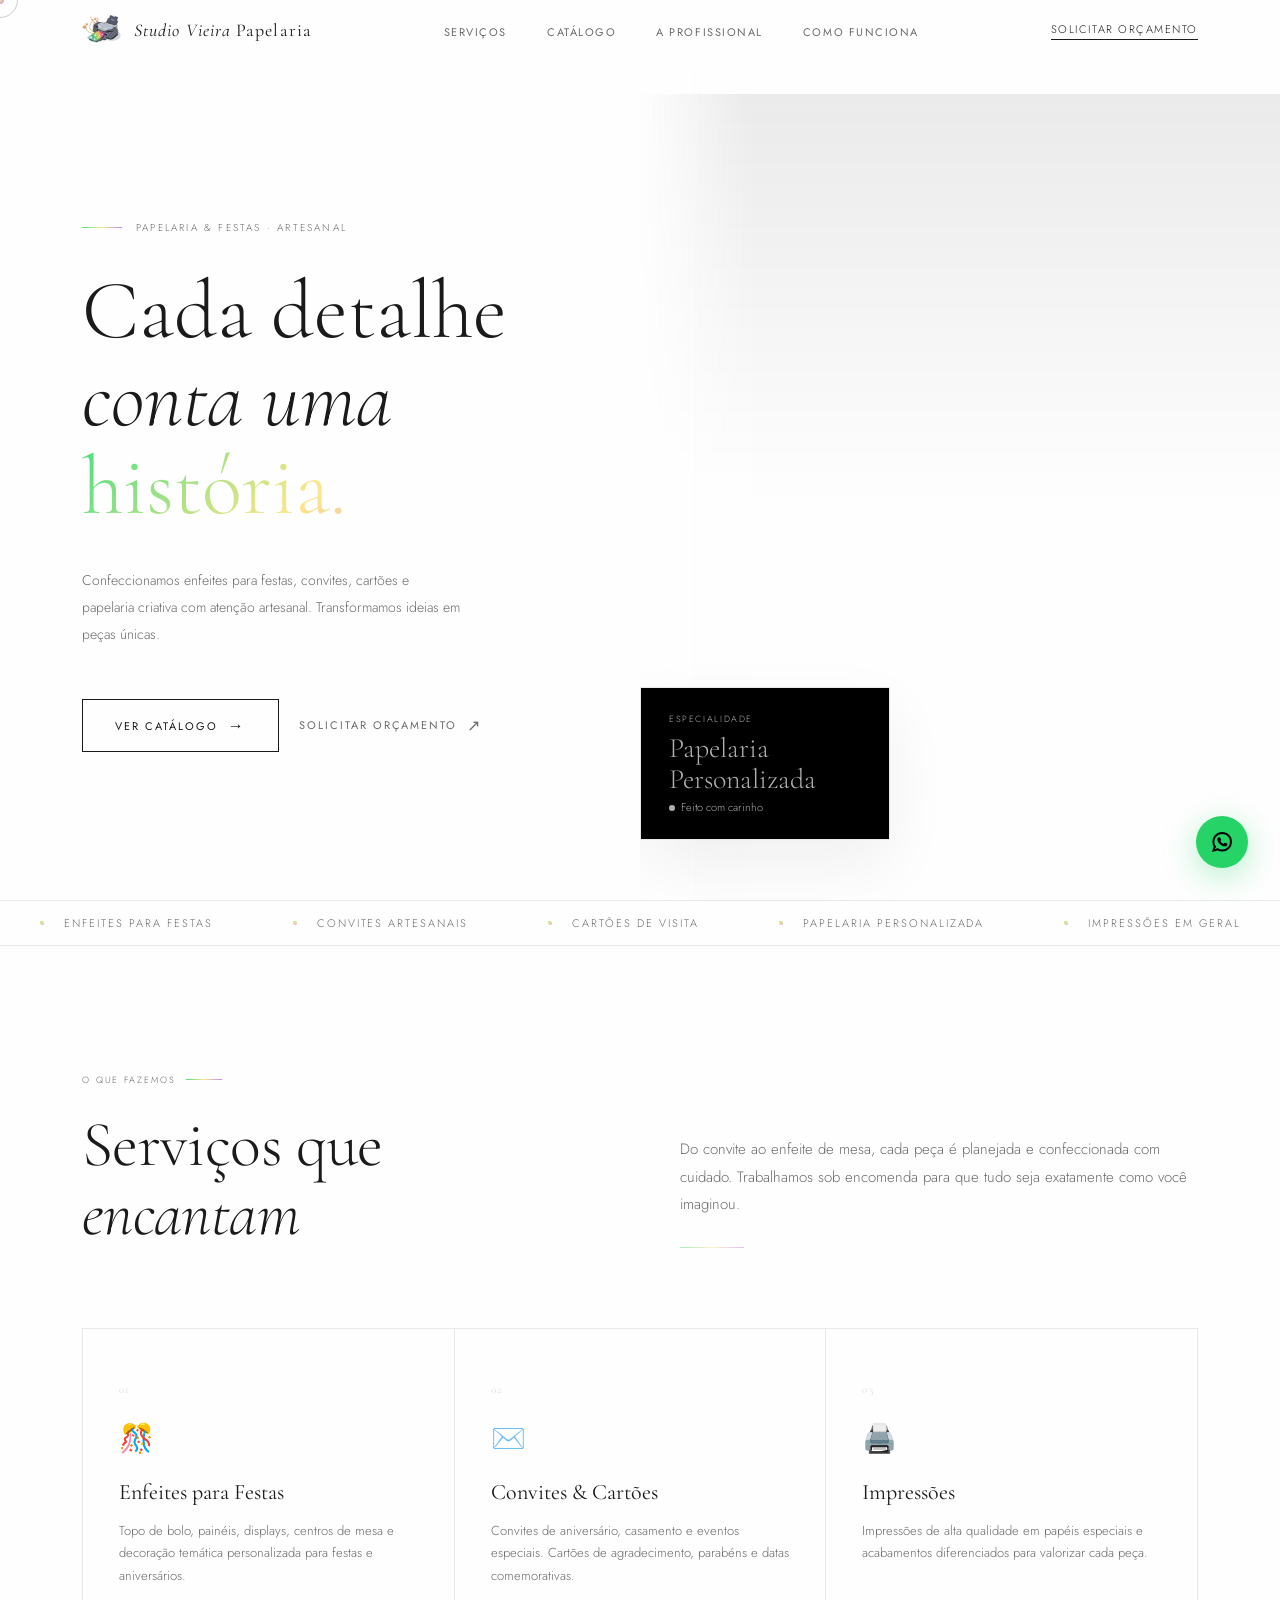
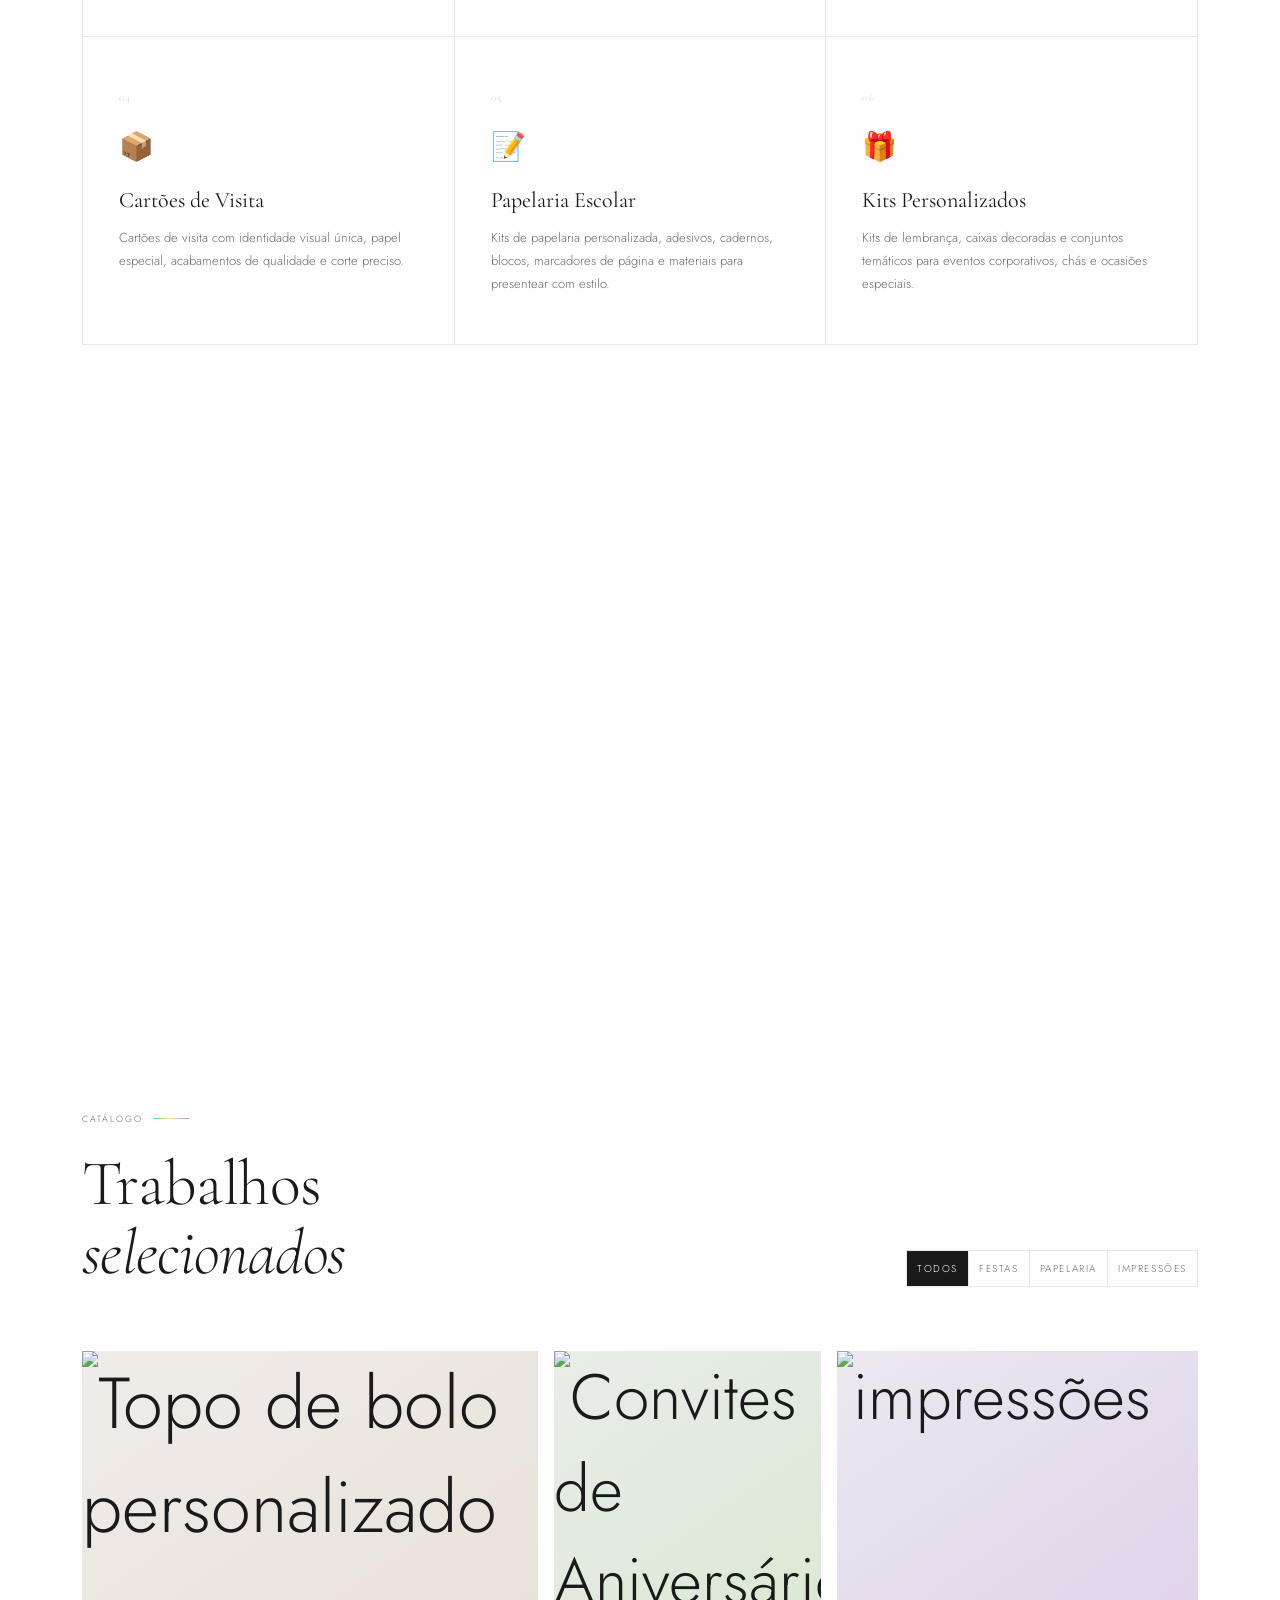
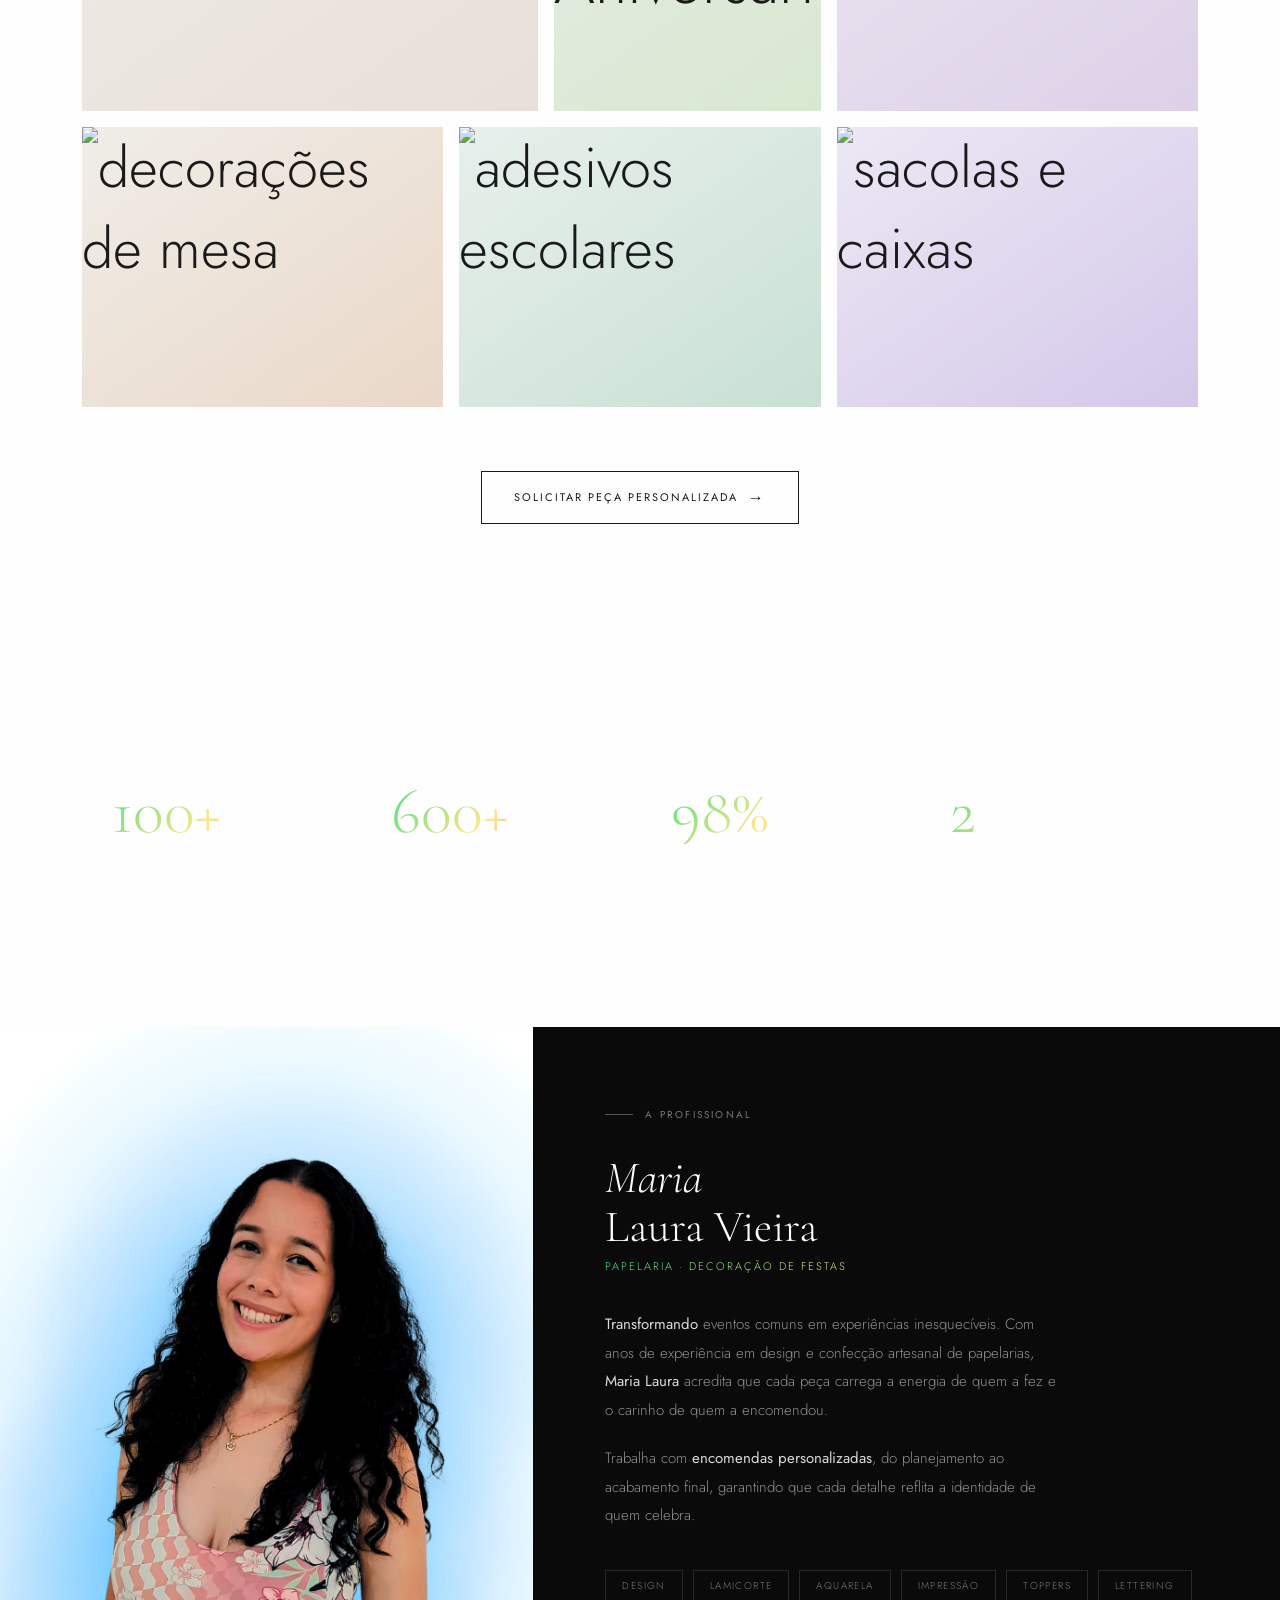
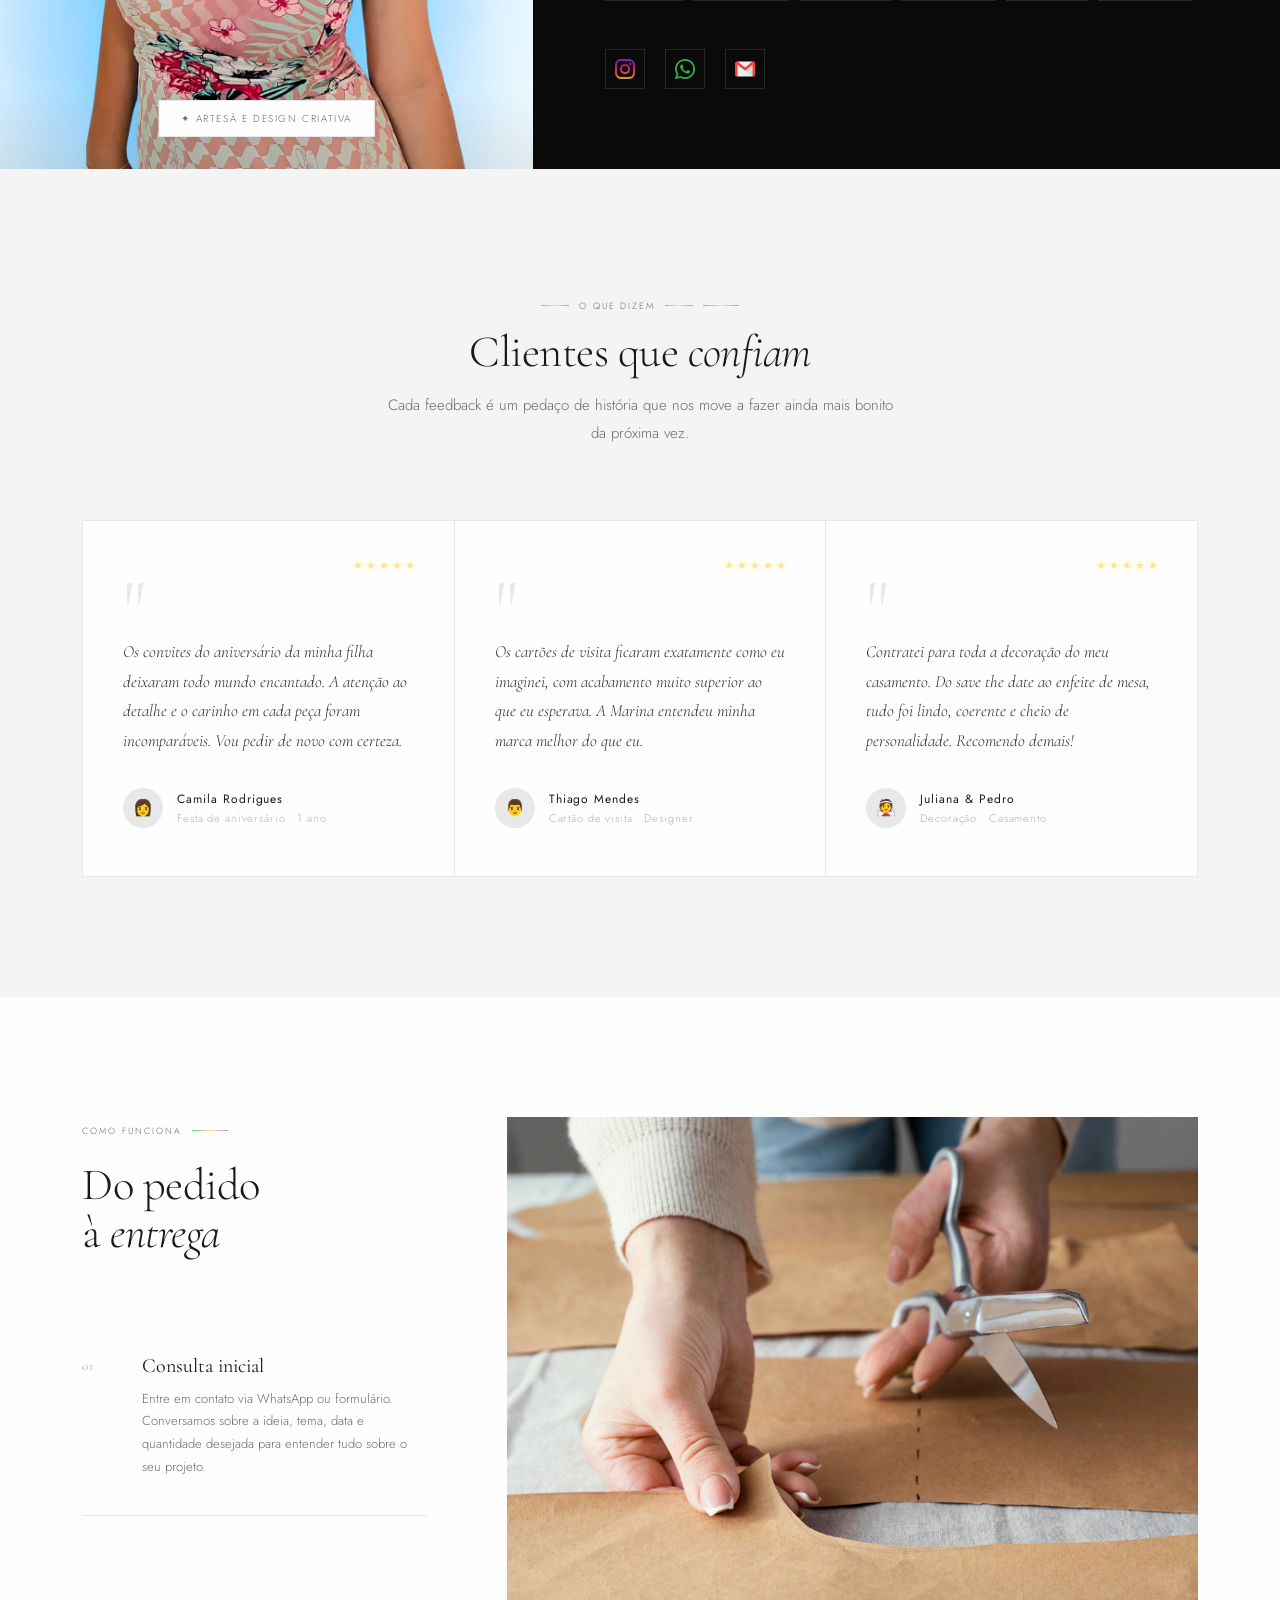
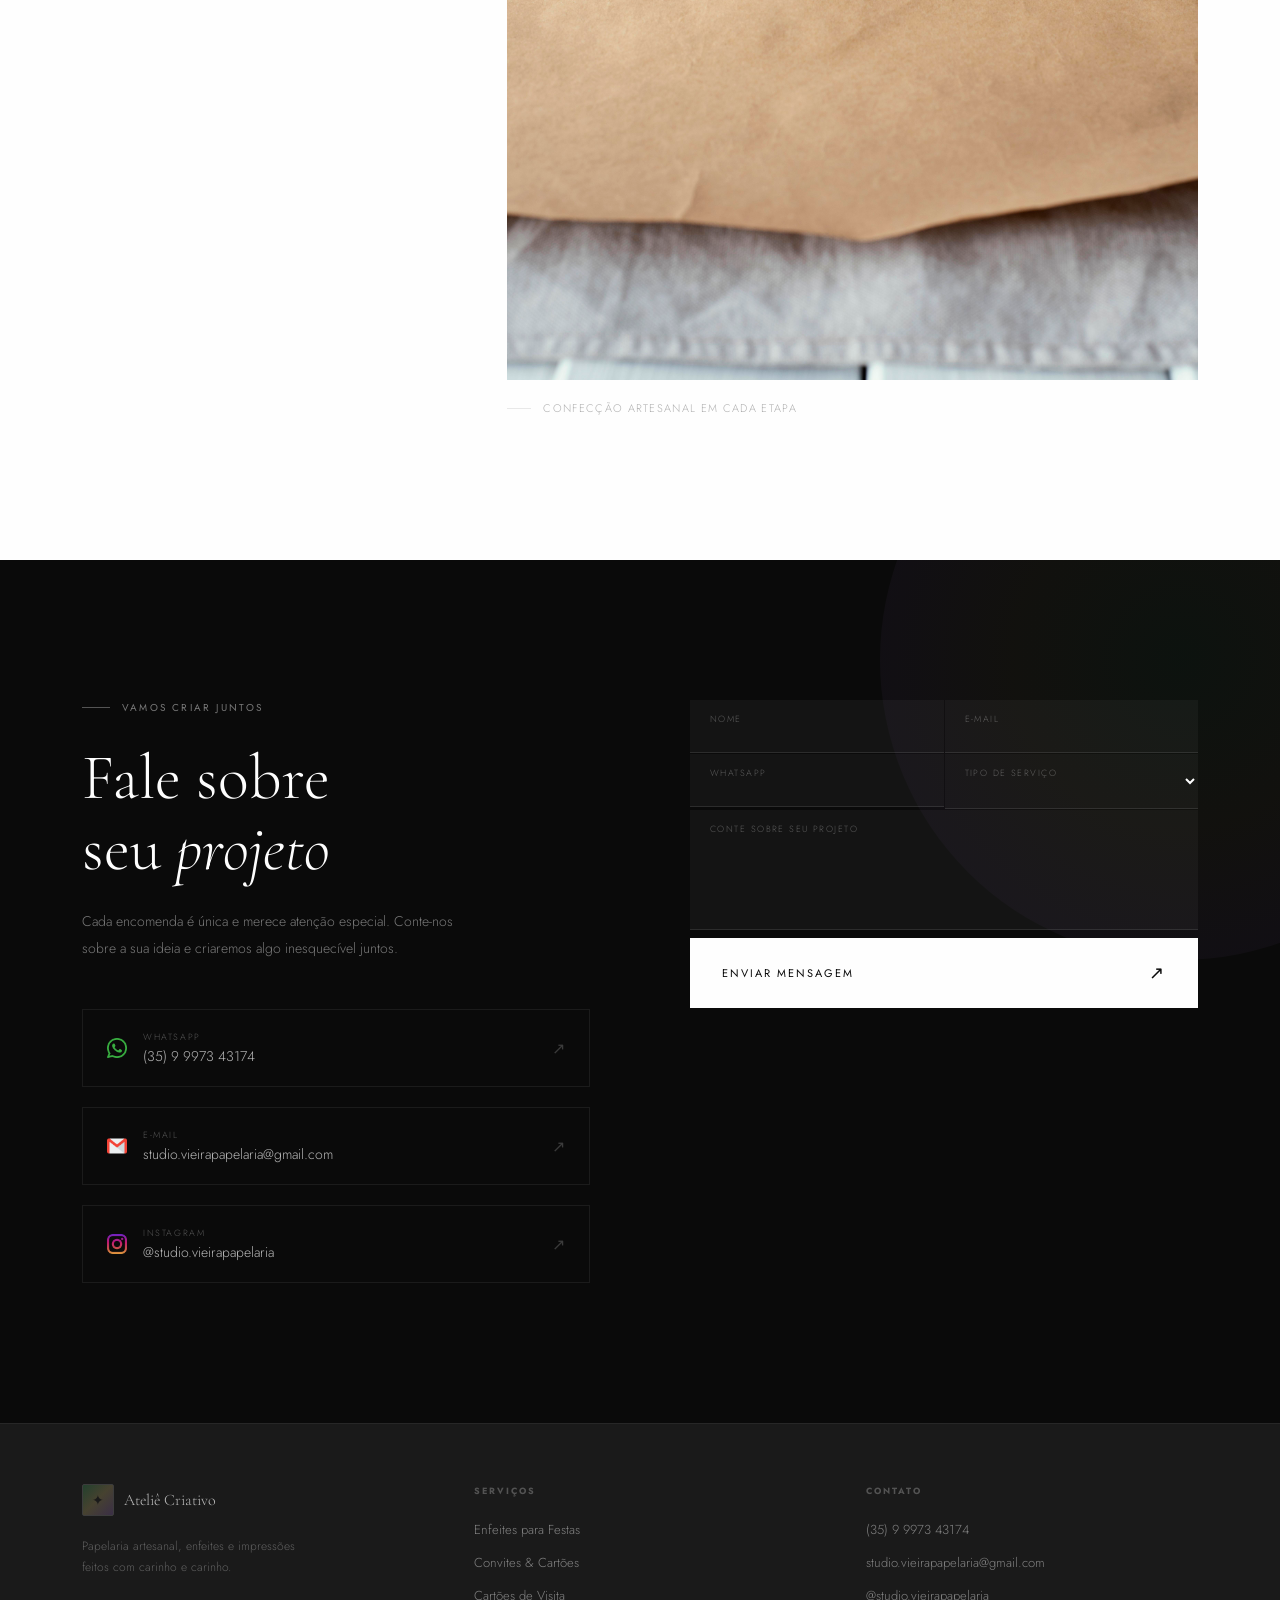
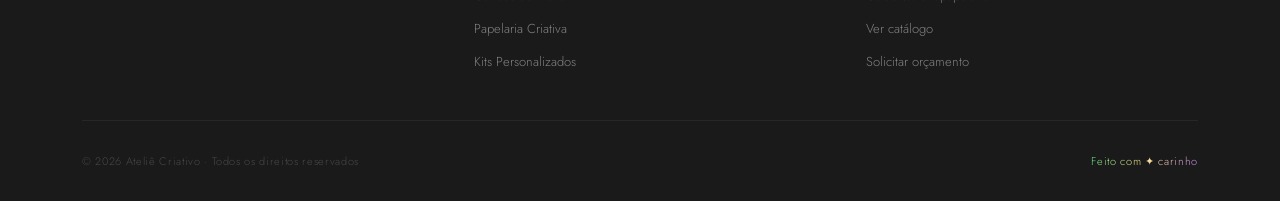
==== commit 4998610d: "Atualização de imagens, e estilos para responsividade, alteração de elementos e fixação de component" ====
--- a/confeccao.html
+++ b/confeccao.html
@@ -5,7 +5,7 @@
   <meta charset="UTF-8" />
   <meta name="viewport" content="width=device-width, initial-scale=1.0" />
   <meta name="description"
-    content="Confecção artesanal de enfeites para festas, convites, cartões e papelaria criativa. Cada peça feita com intenção." />
+    content="Confecção artesanal de enfeites para festas, convites, cartões e papelaria criativa. Cada peça feita com carinho." />
   <title>Ateliê — Papelaria & Festas</title>
 
   <link rel="preconnect" href="https://fonts.googleapis.com" />
@@ -13,2185 +13,7 @@
   <link
     href="https://fonts.googleapis.com/css2?family=Cormorant+Garamond:ital,wght@0,300;0,400;0,500;0,600;1,300;1,400;1,600&family=Jost:wght@200;300;400;500&display=swap"
     rel="stylesheet" />
-
-  <style>
-    /* ═══════════════════════════════════════════════════════
-       DESIGN TOKENS
-    ═══════════════════════════════════════════════════════ */
-    :root {
-      --black: #0A0A0A;
-      --ink: #1A1A1A;
-      --charcoal: #2C2C2C;
-      --stone: #6B6B6B;
-      --silver: #B0B0B0;
-      --fog: #E8E8E8;
-      --ash: #F4F4F4;
-      --white: #FEFEFE;
-
-      /* Gradient trio — verde · amarelo · roxo */
-      --g-green: #4ADE80;
-      --g-yellow: #FDE68A;
-      --g-purple: #C084FC;
-      --gradient: linear-gradient(135deg, #4ADE80 0%, #FDE68A 48%, #C084FC 100%);
-      --gradient-r: linear-gradient(135deg, #C084FC 0%, #FDE68A 48%, #4ADE80 100%);
-      --gradient-h: linear-gradient(90deg, #4ADE80 0%, #FDE68A 50%, #C084FC 100%);
-
-      --font-serif: 'Cormorant Garamond', Georgia, serif;
-      --font-sans: 'Jost', sans-serif;
-
-      --nav-h: 72px;
-      --container: 1180px;
-
-      --ease-out-expo: cubic-bezier(0.16, 1, 0.3, 1);
-      --ease-in-out: cubic-bezier(0.45, 0, 0.55, 1);
-    }
-
-    /* ═══════════════════════════════════════════════════════
-       RESET & BASE
-    ═══════════════════════════════════════════════════════ */
-    *,
-    *::before,
-    *::after {
-      box-sizing: border-box;
-      margin: 0;
-      padding: 0;
-    }
-
-    html {
-      scroll-behavior: smooth;
-      font-size: 16px;
-    }
-
-    body {
-      font-family: var(--font-sans);
-      font-weight: 300;
-      background: var(--white);
-      color: var(--ink);
-      overflow-x: hidden;
-      cursor: none;
-      /* custom cursor */
-    }
-
-    img {
-      display: block;
-      max-width: 100%;
-    }
-
-    a {
-      color: inherit;
-      text-decoration: none;
-    }
-
-    ul {
-      list-style: none;
-    }
-
-    button {
-      cursor: none;
-      border: none;
-      background: none;
-      font: inherit;
-    }
-
-    /* ═══════════════════════════════════════════════════════
-       CUSTOM CURSOR
-    ═══════════════════════════════════════════════════════ */
-    .cursor-dot {
-      position: fixed;
-      top: 0;
-      left: 0;
-      z-index: 99999;
-      width: 8px;
-      height: 8px;
-      border-radius: 50%;
-      background: var(--gradient);
-      pointer-events: none;
-      transform: translate(-50%, -50%);
-      transition: width .2s, height .2s, opacity .2s;
-    }
-
-    .cursor-ring {
-      position: fixed;
-      top: 0;
-      left: 0;
-      z-index: 99998;
-      width: 36px;
-      height: 36px;
-      border-radius: 50%;
-      border: 1px solid rgba(0, 0, 0, .2);
-      pointer-events: none;
-      transform: translate(-50%, -50%);
-      transition: transform .12s var(--ease-out-expo), width .3s, height .3s, border-color .3s;
-    }
-
-    .cursor-ring.hover {
-      width: 56px;
-      height: 56px;
-      border-color: rgba(0, 0, 0, .08);
-    }
-
-    body:hover .cursor-dot {
-      opacity: 1;
-    }
-
-    /* ═══════════════════════════════════════════════════════
-       UTILITIES
-    ═══════════════════════════════════════════════════════ */
-    .container {
-      width: 100%;
-      max-width: var(--container);
-      margin: 0 auto;
-      padding: 0 32px;
-    }
-
-    /* gradient text */
-    .grad-text {
-      background: var(--gradient);
-      -webkit-background-clip: text;
-      -webkit-text-fill-color: transparent;
-      background-clip: text;
-    }
-
-    /* thin divider line with gradient */
-    .grad-line {
-      height: 1px;
-      background: var(--gradient-h);
-      opacity: .5;
-    }
-
-    .grad-line--full {
-      width: 100%;
-    }
-
-    .grad-line--sm {
-      width: 64px;
-    }
-
-    /* section spacing */
-    .section {
-      padding: 120px 0;
-    }
-
-    .section--sm {
-      padding: 80px 0;
-    }
-
-    .section--dark {
-      background: var(--black);
-      color: var(--white);
-    }
-
-    .section--ash {
-      background: var(--ash);
-    }
-
-    /* label / overline */
-    .overline {
-      font-family: var(--font-sans);
-      font-size: 10px;
-      font-weight: 400;
-      letter-spacing: .22em;
-      text-transform: uppercase;
-      color: var(--stone);
-      display: flex;
-      align-items: center;
-      gap: 12px;
-      margin-bottom: 20px;
-    }
-
-    .overline::before {
-      content: '';
-      width: 28px;
-      height: 1px;
-      background: currentColor;
-      flex-shrink: 0;
-    }
-
-    .overline--light {
-      color: rgba(255, 255, 255, .45);
-    }
-
-    .overline--light::before {
-      background: rgba(255, 255, 255, .3);
-    }
-
-    /* display headings */
-    .display {
-      font-family: var(--font-serif);
-      font-weight: 300;
-      line-height: 1.08;
-      letter-spacing: -.01em;
-    }
-
-    .display--xl {
-      font-size: clamp(52px, 7vw, 96px);
-    }
-
-    .display--lg {
-      font-size: clamp(38px, 5vw, 68px);
-    }
-
-    .display--md {
-      font-size: clamp(28px, 3.5vw, 48px);
-    }
-
-    .display--sm {
-      font-size: clamp(22px, 2.5vw, 34px);
-    }
-
-    .display em {
-      font-style: italic;
-    }
-
-    /* body text */
-    .body-text {
-      font-family: var(--font-sans);
-      font-weight: 300;
-      font-size: 15px;
-      line-height: 1.85;
-      color: var(--stone);
-      max-width: 520px;
-    }
-
-    .body-text--light {
-      color: rgba(255, 255, 255, .55);
-    }
-
-    /* cta buttons */
-    .btn {
-      display: inline-flex;
-      align-items: center;
-      gap: 10px;
-      font-family: var(--font-sans);
-      font-size: 11px;
-      font-weight: 400;
-      letter-spacing: .18em;
-      text-transform: uppercase;
-      transition: all .4s var(--ease-out-expo);
-      cursor: none;
-    }
-
-    .btn--outline {
-      border: 1px solid var(--ink);
-      padding: 14px 32px;
-      color: var(--ink);
-    }
-
-    .btn--outline:hover {
-      background: var(--ink);
-      color: var(--white);
-    }
-
-    .btn--outline-white {
-      border: 1px solid rgba(255, 255, 255, .35);
-      padding: 14px 32px;
-      color: var(--white);
-    }
-
-    .btn--outline-white:hover {
-      background: var(--white);
-      color: var(--black);
-    }
-
-    .btn--ghost {
-      color: var(--stone);
-      padding: 0;
-      border-bottom: 1px solid transparent;
-    }
-
-    .btn--ghost:hover {
-      color: var(--ink);
-      border-color: var(--ink);
-    }
-
-    .btn-arrow {
-      font-size: 16px;
-      transition: transform .3s var(--ease-out-expo);
-    }
-
-    .btn:hover .btn-arrow {
-      transform: translateX(5px);
-    }
-
-    /* scroll reveal */
-    .reveal {
-      opacity: 0;
-      transform: translateY(40px);
-      transition: opacity .9s var(--ease-out-expo), transform .9s var(--ease-out-expo);
-    }
-
-    .reveal.up {
-      transform: translateY(40px);
-    }
-
-    .reveal.left {
-      transform: translateX(-40px);
-    }
-
-    .reveal.right {
-      transform: translateX(40px);
-    }
-
-    .reveal.scale {
-      transform: scale(.96);
-    }
-
-    .reveal.visible {
-      opacity: 1;
-      transform: translate(0) scale(1);
-    }
-
-    .delay-1 {
-      transition-delay: .1s;
-    }
-
-    .delay-2 {
-      transition-delay: .2s;
-    }
-
-    .delay-3 {
-      transition-delay: .32s;
-    }
-
-    .delay-4 {
-      transition-delay: .46s;
-    }
-
-    .delay-5 {
-      transition-delay: .6s;
-    }
-
-    /* ═══════════════════════════════════════════════════════
-       HEADER
-    ═══════════════════════════════════════════════════════ */
-    .header {
-      position: fixed;
-      top: 0;
-      left: 0;
-      right: 0;
-      z-index: 900;
-      height: var(--nav-h);
-      transition: background .5s, backdrop-filter .5s, border-color .5s;
-    }
-
-    .header.scrolled {
-      background: rgba(254, 254, 254, .88);
-      backdrop-filter: blur(20px);
-      border-bottom: 1px solid var(--fog);
-    }
-
-    .nav {
-      display: flex;
-      align-items: center;
-      justify-content: space-between;
-      height: 100%;
-    }
-
-    /* ── LOGO AREA ── */
-    /*
-      ★ LOGO — Substitua o bloco .logo-placeholder por:
-         <img src="assets/logo.svg" alt="Nome do Ateliê" style="height:32px">
-      O espaço reservado abaixo tem 140 × 36px.
-    */
-    .logo-area {
-      display: flex;
-      align-items: center;
-      gap: 12px;
-    }
-
-    .logo-placeholder {
-      width: 36px;
-      height: 36px;
-      border: 1px solid var(--fog);
-      border-radius: 2px;
-      display: flex;
-      align-items: center;
-      justify-content: center;
-      position: relative;
-      overflow: hidden;
-    }
-
-    .logo-placeholder::before {
-      content: '';
-      position: absolute;
-      inset: 0;
-      background: var(--gradient);
-      opacity: .15;
-    }
-
-    .logo-placeholder span {
-      font-size: 16px;
-      position: relative;
-      z-index: 1;
-    }
-
-    .logo-wordmark {
-      font-family: var(--font-serif);
-      font-size: 18px;
-      font-weight: 400;
-      letter-spacing: .06em;
-      color: var(--ink);
-    }
-
-    .logo-wordmark em {
-      font-style: italic;
-    }
-
-    /* nav links */
-    .nav-links {
-      display: flex;
-      gap: 40px;
-      align-items: center;
-    }
-
-    .nav-links a {
-      font-size: 11px;
-      font-weight: 400;
-      letter-spacing: .14em;
-      text-transform: uppercase;
-      color: var(--stone);
-      position: relative;
-      transition: color .3s;
-    }
-
-    .nav-links a::after {
-      content: '';
-      position: absolute;
-      bottom: -4px;
-      left: 0;
-      width: 0;
-      height: 1px;
-      background: var(--gradient-h);
-      transition: width .4s var(--ease-out-expo);
-    }
-
-    .nav-links a:hover {
-      color: var(--ink);
-    }
-
-    .nav-links a:hover::after {
-      width: 100%;
-    }
-
-    .nav-right {
-      display: flex;
-      align-items: center;
-      gap: 24px;
-    }
-
-    .nav-contact {
-      font-size: 11px;
-      letter-spacing: .14em;
-      text-transform: uppercase;
-      color: var(--ink);
-      border-bottom: 1px solid var(--ink);
-      padding-bottom: 2px;
-      transition: opacity .3s;
-    }
-
-    .nav-contact:hover {
-      opacity: .5;
-    }
-
-    .hamburger {
-      display: none;
-      flex-direction: column;
-      gap: 6px;
-      padding: 4px;
-    }
-
-    .hamburger span {
-      display: block;
-      width: 22px;
-      height: 1px;
-      background: var(--ink);
-      transition: all .4s;
-    }
-
-    .hamburger.open span:nth-child(1) {
-      transform: translateY(7px) rotate(45deg);
-    }
-
-    .hamburger.open span:nth-child(2) {
-      opacity: 0;
-    }
-
-    .hamburger.open span:nth-child(3) {
-      transform: translateY(-7px) rotate(-45deg);
-    }
-
-    .mobile-menu {
-      display: none;
-      position: fixed;
-      top: var(--nav-h);
-      left: 0;
-      right: 0;
-      bottom: 0;
-      background: var(--white);
-      flex-direction: column;
-      justify-content: center;
-      align-items: center;
-      gap: 40px;
-      z-index: 800;
-    }
-
-    .mobile-menu.open {
-      display: flex;
-    }
-
-    .mobile-menu a {
-      font-family: var(--font-serif);
-      font-size: 36px;
-      font-weight: 300;
-      color: var(--ink);
-      letter-spacing: .04em;
-      transition: opacity .3s;
-    }
-
-    .mobile-menu a:hover {
-      opacity: .4;
-    }
-
-    /* ═══════════════════════════════════════════════════════
-       HERO
-    ═══════════════════════════════════════════════════════ */
-    .hero {
-      min-height: 100svh;
-      display: grid;
-      grid-template-columns: 1fr 1fr;
-      position: relative;
-      overflow: hidden;
-      padding-top: var(--nav-h);
-    }
-
-    .hero-left {
-      display: flex;
-      flex-direction: column;
-      justify-content: center;
-      padding: 80px 64px 80px 32px;
-      position: relative;
-      z-index: 2;
-    }
-
-    .hero-eyebrow {
-      display: flex;
-      align-items: center;
-      gap: 14px;
-      margin-bottom: 32px;
-    }
-
-    .hero-eyebrow-line {
-      width: 40px;
-      height: 1px;
-      background: var(--gradient-h);
-    }
-
-    .hero-eyebrow-text {
-      font-size: 10px;
-      letter-spacing: .22em;
-      text-transform: uppercase;
-      color: var(--stone);
-    }
-
-    .hero-title {
-      font-family: var(--font-serif);
-      font-size: clamp(52px, 6.5vw, 88px);
-      font-weight: 300;
-      line-height: 1.06;
-      color: var(--ink);
-      margin-bottom: 36px;
-    }
-
-    .hero-title em {
-      font-style: italic;
-    }
-
-    .hero-title .hero-title-grad {
-      display: block;
-      background: var(--gradient);
-      -webkit-background-clip: text;
-      -webkit-text-fill-color: transparent;
-      background-clip: text;
-    }
-
-    .hero-desc {
-      font-size: 14px;
-      font-weight: 300;
-      line-height: 1.9;
-      color: var(--stone);
-      max-width: 380px;
-      margin-bottom: 52px;
-    }
-
-    .hero-actions {
-      display: flex;
-      gap: 20px;
-      align-items: center;
-      flex-wrap: wrap;
-    }
-
-    .hero-scroll {
-      position: absolute;
-      bottom: 40px;
-      left: 32px;
-      display: flex;
-      align-items: center;
-      gap: 12px;
-      font-size: 10px;
-      letter-spacing: .16em;
-      text-transform: uppercase;
-      color: var(--silver);
-      animation: fadeUp 1s 1.5s ease both;
-    }
-
-    .hero-scroll-line {
-      width: 1px;
-      height: 40px;
-      background: linear-gradient(to bottom, transparent, var(--silver));
-      animation: growLine 1.2s 1.8s var(--ease-out-expo) both;
-    }
-
-    @keyframes growLine {
-      from {
-        height: 0;
-        opacity: 0;
-      }
-
-      to {
-        height: 40px;
-        opacity: 1;
-      }
-    }
-
-    /* hero right — imagem com parallax */
-    .hero-right {
-      position: relative;
-      overflow: hidden;
-    }
-
-    .hero-parallax-bg {
-      position: absolute;
-      inset: -80px 0;
-      background-image:
-        linear-gradient(to bottom, rgba(10, 10, 10, .08) 0%, transparent 40%),
-        url('https://images.unsplash.com/photo-1558618666-fcd25c85cd64?w=1200&q=85');
-      background-size: cover;
-      background-position: center;
-      will-change: transform;
-    }
-
-    /* overlay with gradient accent — very subtle */
-    .hero-right::after {
-      content: '';
-      position: absolute;
-      inset: 0;
-      background: linear-gradient(to right, var(--white) 0%, transparent 18%);
-      z-index: 1;
-    }
-
-    /* floating card */
-    .hero-float-card {
-      position: absolute;
-      bottom: 60px;
-      left: -28px;
-      z-index: 3;
-      background: var(--white);
-      border: 1px solid var(--fog);
-      padding: 24px 28px;
-      min-width: 200px;
-      animation: floatCard 5s ease-in-out infinite;
-      box-shadow: 0 24px 64px rgba(0, 0, 0, .06);
-    }
-
-    @keyframes floatCard {
-
-      0%,
-      100% {
-        transform: translateY(0);
-      }
-
-      50% {
-        transform: translateY(-10px);
-      }
-    }
-
-    .float-card-label {
-      font-size: 9px;
-      letter-spacing: .18em;
-      text-transform: uppercase;
-      color: var(--silver);
-      margin-bottom: 8px;
-    }
-
-    .float-card-val {
-      font-family: var(--font-serif);
-      font-size: 28px;
-      font-weight: 300;
-      color: var(--ink);
-      line-height: 1.1;
-      margin-bottom: 4px;
-    }
-
-    .float-card-sub {
-      font-size: 11px;
-      color: var(--stone);
-    }
-
-    .float-card-dot {
-      width: 6px;
-      height: 6px;
-      border-radius: 50%;
-      background: var(--gradient);
-      display: inline-block;
-      margin-right: 6px;
-    }
-
-    /* hero entry animations */
-    .hero-eyebrow {
-      animation: fadeUp .8s .2s var(--ease-out-expo) both;
-    }
-
-    .hero-title {
-      animation: fadeUp .8s .35s var(--ease-out-expo) both;
-    }
-
-    .hero-desc {
-      animation: fadeUp .8s .5s var(--ease-out-expo) both;
-    }
-
-    .hero-actions {
-      animation: fadeUp .8s .65s var(--ease-out-expo) both;
-    }
-
-    .hero-right {
-      animation: fadeRight 1.2s .1s var(--ease-out-expo) both;
-    }
-
-    .hero-float-card {
-      animation: fadeUp .8s .9s var(--ease-out-expo) both, floatCard 5s 1.7s ease-in-out infinite;
-    }
-
-    @keyframes fadeUp {
-      from {
-        opacity: 0;
-        transform: translateY(30px);
-      }
-
-      to {
-        opacity: 1;
-        transform: translateY(0);
-      }
-    }
-
-    @keyframes fadeRight {
-      from {
-        opacity: 0;
-        transform: translateX(40px);
-      }
-
-      to {
-        opacity: 1;
-        transform: translateX(0);
-      }
-    }
-
-    /* ═══════════════════════════════════════════════════════
-       MARQUEE TICKER
-    ═══════════════════════════════════════════════════════ */
-    .ticker {
-      overflow: hidden;
-      border-top: 1px solid var(--fog);
-      border-bottom: 1px solid var(--fog);
-      padding: 14px 0;
-      background: var(--white);
-    }
-
-    .ticker-track {
-      display: flex;
-      gap: 0;
-      width: max-content;
-      animation: marquee 28s linear infinite;
-    }
-
-    .ticker-track:hover {
-      animation-play-state: paused;
-    }
-
-    .ticker-item {
-      display: flex;
-      align-items: center;
-      gap: 20px;
-      padding: 0 40px;
-      font-size: 11px;
-      letter-spacing: .18em;
-      text-transform: uppercase;
-      color: var(--stone);
-      white-space: nowrap;
-    }
-
-    .ticker-dot {
-      width: 4px;
-      height: 4px;
-      border-radius: 50%;
-      background: var(--gradient);
-      flex-shrink: 0;
-    }
-
-    @keyframes marquee {
-      from {
-        transform: translateX(0);
-      }
-
-      to {
-        transform: translateX(-50%);
-      }
-    }
-
-    /* ═══════════════════════════════════════════════════════
-       SERVIÇOS
-    ═══════════════════════════════════════════════════════ */
-    .services-intro {
-      display: grid;
-      grid-template-columns: 1fr 1fr;
-      gap: 80px;
-      align-items: end;
-      margin-bottom: 80px;
-    }
-
-    .services-grid {
-      display: grid;
-      grid-template-columns: repeat(3, 1fr);
-      gap: 1px;
-      background: var(--fog);
-      border: 1px solid var(--fog);
-    }
-
-    .service-item {
-      background: var(--white);
-      padding: 48px 36px;
-      position: relative;
-      overflow: hidden;
-      transition: background .4s;
-    }
-
-    .service-item::before {
-      content: '';
-      position: absolute;
-      bottom: 0;
-      left: 0;
-      width: 100%;
-      height: 2px;
-      background: var(--gradient-h);
-      transform: scaleX(0);
-      transform-origin: left;
-      transition: transform .5s var(--ease-out-expo);
-    }
-
-    .service-item:hover {
-      background: var(--ash);
-    }
-
-    .service-item:hover::before {
-      transform: scaleX(1);
-    }
-
-    .service-item:hover .service-num {
-      opacity: 1;
-      transform: translateY(0);
-    }
-
-    .service-item:hover .service-arrow {
-      transform: translate(4px, -4px);
-      opacity: 1;
-    }
-
-    .service-num {
-      font-family: var(--font-serif);
-      font-size: 11px;
-      color: var(--silver);
-      letter-spacing: .12em;
-      margin-bottom: 28px;
-      opacity: .5;
-      transform: translateY(6px);
-      transition: all .4s;
-    }
-
-    .service-icon {
-      font-size: 28px;
-      margin-bottom: 20px;
-      display: block;
-    }
-
-    .service-name {
-      font-family: var(--font-serif);
-      font-size: 22px;
-      font-weight: 400;
-      color: var(--ink);
-      line-height: 1.2;
-      margin-bottom: 14px;
-    }
-
-    .service-desc {
-      font-size: 13px;
-      font-weight: 300;
-      color: var(--stone);
-      line-height: 1.75;
-    }
-
-    .service-arrow {
-      position: absolute;
-      top: 36px;
-      right: 36px;
-      font-size: 18px;
-      color: var(--stone);
-      opacity: 0;
-      transform: translate(0, 4px);
-      transition: all .35s var(--ease-out-expo);
-    }
-
-    /* ═══════════════════════════════════════════════════════
-       PARALLAX SECTION 1 — "Feito à mão"
-    ═══════════════════════════════════════════════════════ */
-    .parallax-1 {
-      position: relative;
-      height: 520px;
-      overflow: hidden;
-      display: flex;
-      align-items: center;
-    }
-
-    .parallax-1-bg {
-      position: absolute;
-      inset: -100px 0;
-      background-image:
-        linear-gradient(rgba(10, 10, 10, .50), rgba(10, 10, 10, .42)),
-        url('https://images.unsplash.com/photo-1607344645866-009c320b63e0?w=1600&q=80');
-      background-size: cover;
-      background-position: center;
-      will-change: transform;
-    }
-
-    .parallax-1-content {
-      position: relative;
-      z-index: 2;
-      max-width: 700px;
-      padding: 0 80px;
-    }
-
-    .parallax-1-content .overline {
-      color: rgba(255, 255, 255, .4);
-    }
-
-    .parallax-1-content .overline::before {
-      background: rgba(255, 255, 255, .3);
-    }
-
-    .parallax-1-quote {
-      font-family: var(--font-serif);
-      font-size: clamp(28px, 3.5vw, 48px);
-      font-weight: 300;
-      font-style: italic;
-      color: var(--white);
-      line-height: 1.35;
-      margin-bottom: 32px;
-    }
-
-    .parallax-1-author {
-      font-size: 11px;
-      letter-spacing: .18em;
-      text-transform: uppercase;
-      color: rgba(255, 255, 255, .45);
-      display: flex;
-      align-items: center;
-      gap: 16px;
-    }
-
-    .parallax-1-author::before {
-      content: '';
-      width: 24px;
-      height: 1px;
-      background: rgba(255, 255, 255, .3);
-    }
-
-    /* ═══════════════════════════════════════════════════════
-       CATÁLOGO
-    ═══════════════════════════════════════════════════════ */
-    .catalog-header {
-      display: grid;
-      grid-template-columns: 1fr 1fr;
-      gap: 60px;
-      align-items: end;
-      margin-bottom: 64px;
-    }
-
-    .catalog-filter {
-      display: flex;
-      gap: 0;
-      border: 1px solid var(--fog);
-      align-self: flex-end;
-      justify-self: end;
-    }
-
-    .filter-btn {
-      padding: 10px 22px;
-      font-size: 10px;
-      letter-spacing: .16em;
-      text-transform: uppercase;
-      color: var(--stone);
-      cursor: none;
-      transition: all .3s;
-      border-right: 1px solid var(--fog);
-    }
-
-    .filter-btn:last-child {
-      border-right: none;
-    }
-
-    .filter-btn.active,
-    .filter-btn:hover {
-      background: var(--ink);
-      color: var(--white);
-    }
-
-    /* Masonry-style catalog grid */
-    .catalog-grid {
-      display: grid;
-      grid-template-columns: repeat(12, 1fr);
-      grid-template-rows: auto;
-      gap: 16px;
-    }
-
-    /* layout pattern */
-    .cat-item:nth-child(1) {
-      grid-column: 1 / 6;
-      grid-row: 1;
-    }
-
-    .cat-item:nth-child(2) {
-      grid-column: 6 / 9;
-      grid-row: 1;
-    }
-
-    .cat-item:nth-child(3) {
-      grid-column: 9 / 13;
-      grid-row: 1;
-    }
-
-    .cat-item:nth-child(4) {
-      grid-column: 1 / 5;
-      grid-row: 2;
-    }
-
-    .cat-item:nth-child(5) {
-      grid-column: 5 / 9;
-      grid-row: 2;
-    }
-
-    .cat-item:nth-child(6) {
-      grid-column: 9 / 13;
-      grid-row: 2;
-    }
-
-    .cat-item {
-      position: relative;
-      overflow: hidden;
-      background: var(--ash);
-      cursor: none;
-    }
-
-    .cat-item:hover .cat-overlay {
-      opacity: 1;
-    }
-
-    .cat-item:hover .cat-img-inner {
-      transform: scale(1.06);
-    }
-
-    .cat-img-inner {
-      width: 100%;
-      transition: transform .8s var(--ease-out-expo);
-      display: flex;
-      align-items: center;
-      justify-content: center;
-      /* ★ substitua por <img src="assets/catalog/..."> */
-    }
-
-    .cat-item:nth-child(1) .cat-img-inner {
-      height: 360px;
-      background: linear-gradient(145deg, #f0ece8, #e8e0d8);
-      font-size: 72px;
-    }
-
-    .cat-item:nth-child(2) .cat-img-inner {
-      height: 360px;
-      background: linear-gradient(145deg, #e8ede8, #d8e8d0);
-      font-size: 64px;
-    }
-
-    .cat-item:nth-child(3) .cat-img-inner {
-      height: 360px;
-      background: linear-gradient(145deg, #ece8f0, #ddd0e8);
-      font-size: 64px;
-    }
-
-    .cat-item:nth-child(4) .cat-img-inner {
-      height: 280px;
-      background: linear-gradient(145deg, #f0ede8, #ead8c8);
-      font-size: 56px;
-    }
-
-    .cat-item:nth-child(5) .cat-img-inner {
-      height: 280px;
-      background: linear-gradient(145deg, #e8f0ec, #c8e0d4);
-      font-size: 56px;
-    }
-
-    .cat-item:nth-child(6) .cat-img-inner {
-      height: 280px;
-      background: linear-gradient(145deg, #ece8f4, #d4c8ea);
-      font-size: 56px;
-    }
-
-    .cat-overlay {
-      position: absolute;
-      inset: 0;
-      background: rgba(10, 10, 10, .72);
-      display: flex;
-      flex-direction: column;
-      align-items: flex-start;
-      justify-content: flex-end;
-      padding: 28px;
-      opacity: 0;
-      transition: opacity .4s;
-    }
-
-    .cat-tag {
-      font-size: 9px;
-      letter-spacing: .2em;
-      text-transform: uppercase;
-      color: rgba(255, 255, 255, .5);
-      margin-bottom: 8px;
-    }
-
-    .cat-title {
-      font-family: var(--font-serif);
-      font-size: 22px;
-      font-weight: 300;
-      color: var(--white);
-      line-height: 1.2;
-    }
-
-    .cat-grad-line {
-      margin-top: 14px;
-      height: 1px;
-      width: 40px;
-      background: var(--gradient-h);
-    }
-
-    /* ═══════════════════════════════════════════════════════
-       PARALLAX 2 — números / estatísticas
-    ═══════════════════════════════════════════════════════ */
-    .parallax-2 {
-      position: relative;
-      overflow: hidden;
-    }
-
-    .parallax-2-bg {
-      position: absolute;
-      inset: -100px 0;
-      background-image:
-        linear-gradient(rgba(10, 10, 10, .78), rgba(10, 10, 10, .68)),
-        url('https://images.unsplash.com/photo-1513519245088-0e12902e35a5?w=1600&q=80');
-      background-size: cover;
-      background-position: center top;
-      will-change: transform;
-    }
-
-    .parallax-2-inner {
-      position: relative;
-      z-index: 2;
-      padding: 100px 0;
-    }
-
-    .stats-grid {
-      display: grid;
-      grid-template-columns: repeat(4, 1fr);
-      gap: 1px;
-    }
-
-    .stat-item {
-      padding: 56px 40px;
-      border-right: 1px solid rgba(255, 255, 255, .08);
-      transition: background .4s;
-    }
-
-    .stat-item:last-child {
-      border-right: none;
-    }
-
-    .stat-item:hover {
-      background: rgba(255, 255, 255, .04);
-    }
-
-    .stat-num {
-      font-family: var(--font-serif);
-      font-size: clamp(48px, 5vw, 72px);
-      font-weight: 300;
-      line-height: 1;
-      margin-bottom: 12px;
-      background: var(--gradient);
-      -webkit-background-clip: text;
-      -webkit-text-fill-color: transparent;
-      background-clip: text;
-    }
-
-    .stat-label {
-      font-size: 11px;
-      letter-spacing: .14em;
-      text-transform: uppercase;
-      color: rgba(255, 255, 255, .35);
-      line-height: 1.6;
-    }
-
-    /* ═══════════════════════════════════════════════════════
-       SOBRE A PROFISSIONAL
-    ═══════════════════════════════════════════════════════ */
-    .about-layout {
-      display: grid;
-      grid-template-columns: 5fr 7fr;
-      gap: 0;
-      align-items: stretch;
-      min-height: 640px;
-    }
-
-    .about-img-col {
-      position: relative;
-      overflow: hidden;
-      background: var(--ash);
-    }
-
-    .about-img-inner {
-      width: 100%;
-      height: 100%;
-      min-height: 520px;
-      display: flex;
-      align-items: center;
-      justify-content: center;
-      font-size: 80px;
-      background: linear-gradient(145deg, #f5f0eb 0%, #ebe0d5 100%);
-      transition: transform .8s var(--ease-out-expo);
-      /* ★ Substitua por <img src="assets/profissional.jpg" ...> */
-    }
-
-    .about-img-col:hover .about-img-inner {
-      transform: scale(1.04);
-    }
-
-    /* gradient accent at bottom of photo */
-    .about-img-col::after {
-      content: '';
-      position: absolute;
-      bottom: 0;
-      left: 0;
-      right: 0;
-      height: 80px;
-      background: linear-gradient(to top, rgba(10, 10, 10, .08), transparent);
-    }
-
-    /* small accent pill */
-    .about-img-pill {
-      position: absolute;
-      bottom: 32px;
-      left: 50%;
-      transform: translateX(-50%);
-      z-index: 2;
-      background: var(--white);
-      padding: 10px 22px;
-      border: 1px solid var(--fog);
-      white-space: nowrap;
-      font-size: 10px;
-      letter-spacing: .16em;
-      text-transform: uppercase;
-      color: var(--stone);
-      box-shadow: 0 8px 32px rgba(0, 0, 0, .08);
-    }
-
-    .about-text-col {
-      padding: 80px 72px;
-      display: flex;
-      flex-direction: column;
-      justify-content: center;
-      background: var(--black);
-      color: var(--white);
-    }
-
-    .about-name {
-      font-family: var(--font-serif);
-      font-size: clamp(36px, 3.5vw, 52px);
-      font-weight: 300;
-      line-height: 1.1;
-      margin-bottom: 6px;
-    }
-
-    .about-name em {
-      font-style: italic;
-    }
-
-    .about-role {
-      font-size: 11px;
-      letter-spacing: .18em;
-      text-transform: uppercase;
-      margin-bottom: 36px;
-      background: var(--gradient);
-      -webkit-background-clip: text;
-      -webkit-text-fill-color: transparent;
-      background-clip: text;
-      display: inline-block;
-    }
-
-    .about-bio {
-      font-size: 15px;
-      font-weight: 300;
-      line-height: 1.9;
-      color: rgba(255, 255, 255, .55);
-      margin-bottom: 40px;
-      max-width: 460px;
-    }
-
-    .about-bio strong {
-      color: rgba(255, 255, 255, .85);
-      font-weight: 400;
-    }
-
-    .about-tags {
-      display: flex;
-      gap: 10px;
-      flex-wrap: wrap;
-      margin-bottom: 48px;
-    }
-
-    .about-tag {
-      font-size: 10px;
-      letter-spacing: .14em;
-      text-transform: uppercase;
-      border: 1px solid rgba(255, 255, 255, .12);
-      padding: 7px 16px;
-      color: rgba(255, 255, 255, .45);
-      transition: all .3s;
-    }
-
-    .about-tag:hover {
-      border-color: rgba(255, 255, 255, .35);
-      color: rgba(255, 255, 255, .8);
-    }
-
-    .about-socials {
-      display: flex;
-      gap: 20px;
-    }
-
-    .about-social {
-      width: 40px;
-      height: 40px;
-      border: 1px solid rgba(255, 255, 255, .12);
-      display: flex;
-      align-items: center;
-      justify-content: center;
-      font-size: 16px;
-      transition: all .3s;
-      color: rgba(255, 255, 255, .5);
-    }
-
-    .about-social:hover {
-      border-color: transparent;
-      background: var(--gradient);
-      color: var(--white);
-    }
-
-    /* ═══════════════════════════════════════════════════════
-       DEPOIMENTOS
-    ═══════════════════════════════════════════════════════ */
-    .testimonials-intro {
-      text-align: center;
-      margin-bottom: 72px;
-    }
-
-    .testimonials-intro .body-text {
-      margin: 16px auto 0;
-    }
-
-    .testimonials-track {
-      display: grid;
-      grid-template-columns: repeat(3, 1fr);
-      gap: 1px;
-      background: var(--fog);
-      border: 1px solid var(--fog);
-    }
-
-    .testimonial-item {
-      background: var(--white);
-      padding: 48px 40px;
-      transition: background .4s;
-      position: relative;
-    }
-
-    .testimonial-item:hover {
-      background: var(--ash);
-    }
-
-    .testimonial-quote-mark {
-      font-family: var(--font-serif);
-      font-size: 80px;
-      font-weight: 300;
-      line-height: 1;
-      color: var(--fog);
-      margin-bottom: -12px;
-    }
-
-    .testimonial-text {
-      font-family: var(--font-serif);
-      font-size: 17px;
-      font-weight: 300;
-      font-style: italic;
-      line-height: 1.75;
-      color: var(--charcoal);
-      margin-bottom: 32px;
-    }
-
-    .testimonial-footer {
-      display: flex;
-      align-items: center;
-      gap: 14px;
-    }
-
-    .testimonial-avatar {
-      width: 40px;
-      height: 40px;
-      border-radius: 50%;
-      background: var(--fog);
-      display: flex;
-      align-items: center;
-      justify-content: center;
-      font-size: 16px;
-      overflow: hidden;
-      flex-shrink: 0;
-      /* ★ Substitua por <img src="assets/avatar.jpg"> */
-    }
-
-    .testimonial-name {
-      font-size: 12px;
-      font-weight: 400;
-      letter-spacing: .08em;
-      color: var(--ink);
-      margin-bottom: 2px;
-    }
-
-    .testimonial-occasion {
-      font-size: 11px;
-      color: var(--silver);
-      letter-spacing: .08em;
-    }
-
-    .testimonial-stars {
-      position: absolute;
-      top: 36px;
-      right: 36px;
-      font-size: 11px;
-      letter-spacing: 3px;
-      color: var(--g-yellow);
-      text-shadow: 0 0 8px rgba(253, 230, 138, .6);
-    }
-
-    /* ═══════════════════════════════════════════════════════
-       PROCESSO / COMO FUNCIONA
-    ═══════════════════════════════════════════════════════ */
-    .process-layout {
-      display: grid;
-      grid-template-columns: 4fr 8fr;
-      gap: 80px;
-      align-items: start;
-    }
-
-    .process-steps {
-      display: flex;
-      flex-direction: column;
-      gap: 0;
-    }
-
-    .process-step {
-      display: flex;
-      gap: 28px;
-      padding: 36px 0;
-      border-bottom: 1px solid var(--fog);
-      position: relative;
-    }
-
-    .process-step:last-child {
-      border-bottom: none;
-    }
-
-    .process-step-num {
-      font-family: var(--font-serif);
-      font-size: 13px;
-      font-weight: 400;
-      color: var(--silver);
-      letter-spacing: .1em;
-      flex-shrink: 0;
-      padding-top: 4px;
-      min-width: 32px;
-    }
-
-    .process-step-content h4 {
-      font-family: var(--font-serif);
-      font-size: 20px;
-      font-weight: 400;
-      color: var(--ink);
-      margin-bottom: 10px;
-    }
-
-    .process-step-content p {
-      font-size: 13px;
-      font-weight: 300;
-      color: var(--stone);
-      line-height: 1.75;
-    }
-
-    /* accent dot */
-    .process-step::before {
-      content: '';
-      position: absolute;
-      left: -1px;
-      top: 50%;
-      width: 5px;
-      height: 5px;
-      border-radius: 50%;
-      background: var(--gradient);
-      transform: translateY(-50%);
-      opacity: 0;
-      transition: opacity .3s;
-    }
-
-    .process-step:hover::before {
-      opacity: 1;
-    }
-
-    .process-visual {
-      position: sticky;
-      top: calc(var(--nav-h) + 40px);
-    }
-
-    .process-img-wrap {
-      position: relative;
-      overflow: hidden;
-      aspect-ratio: 4/5;
-    }
-
-    .process-img-inner {
-      width: 100%;
-      height: 100%;
-      display: flex;
-      align-items: center;
-      justify-content: center;
-      font-size: 80px;
-      background: linear-gradient(145deg, #f0ece4, #e4dbd0);
-      transition: transform .8s var(--ease-out-expo);
-      /* ★ substitua por <img ...> */
-    }
-
-    .process-img-wrap:hover .process-img-inner {
-      transform: scale(1.04);
-    }
-
-    .process-caption {
-      margin-top: 20px;
-      font-size: 11px;
-      letter-spacing: .12em;
-      text-transform: uppercase;
-      color: var(--silver);
-      display: flex;
-      align-items: center;
-      gap: 12px;
-    }
-
-    .process-caption::before {
-      content: '';
-      width: 24px;
-      height: 1px;
-      background: var(--fog);
-    }
-
-    /* ═══════════════════════════════════════════════════════
-       CONTATO / CTA FINAL
-    ═══════════════════════════════════════════════════════ */
-    .contact-section {
-      background: var(--black);
-      padding: 140px 0;
-      position: relative;
-      overflow: hidden;
-    }
-
-    .contact-section::before {
-      content: '';
-      position: absolute;
-      top: -200px;
-      right: -200px;
-      width: 600px;
-      height: 600px;
-      border-radius: 50%;
-      background: radial-gradient(circle,
-          rgba(74, 222, 128, .04) 0%,
-          rgba(253, 230, 138, .03) 40%,
-          rgba(192, 132, 252, .04) 70%,
-          transparent 100%);
-    }
-
-    .contact-inner {
-      position: relative;
-      z-index: 2;
-      display: grid;
-      grid-template-columns: 1fr 1fr;
-      gap: 100px;
-      align-items: start;
-    }
-
-    .contact-left h2 {
-      font-family: var(--font-serif);
-      font-size: clamp(40px, 5vw, 68px);
-      font-weight: 300;
-      line-height: 1.1;
-      color: var(--white);
-      margin-bottom: 24px;
-    }
-
-    .contact-left h2 em {
-      font-style: italic;
-    }
-
-    .contact-left p {
-      font-size: 14px;
-      font-weight: 300;
-      color: rgba(255, 255, 255, .45);
-      line-height: 1.9;
-      margin-bottom: 48px;
-      max-width: 380px;
-    }
-
-    .contact-channels {
-      display: flex;
-      flex-direction: column;
-      gap: 20px;
-    }
-
-    .contact-channel {
-      display: flex;
-      align-items: center;
-      gap: 16px;
-      padding: 20px 24px;
-      border: 1px solid rgba(255, 255, 255, .07);
-      transition: border-color .3s, background .3s;
-    }
-
-    .contact-channel:hover {
-      border-color: rgba(255, 255, 255, .18);
-      background: rgba(255, 255, 255, .03);
-    }
-
-    .contact-channel-icon {
-      font-size: 20px;
-      flex-shrink: 0;
-    }
-
-    .contact-channel-label {
-      font-size: 9px;
-      letter-spacing: .18em;
-      text-transform: uppercase;
-      color: rgba(255, 255, 255, .3);
-      margin-bottom: 3px;
-    }
-
-    .contact-channel-val {
-      font-size: 14px;
-      font-weight: 300;
-      color: rgba(255, 255, 255, .7);
-    }
-
-    .contact-channel-arr {
-      margin-left: auto;
-      font-size: 16px;
-      color: rgba(255, 255, 255, .2);
-      transition: transform .3s, color .3s;
-    }
-
-    .contact-channel:hover .contact-channel-arr {
-      transform: translate(4px, -4px);
-      color: rgba(255, 255, 255, .6);
-    }
-
-    /* Contact form */
-    .contact-form {
-      display: flex;
-      flex-direction: column;
-      gap: 0;
-    }
-
-    .form-row {
-      display: grid;
-      grid-template-columns: 1fr 1fr;
-      gap: 1px;
-      margin-bottom: 1px;
-    }
-
-    .form-group {
-      position: relative;
-    }
-
-    .form-input,
-    .form-textarea,
-    .form-select {
-      width: 100%;
-      padding: 22px 20px 10px;
-      background: rgba(255, 255, 255, .04);
-      border: none;
-      border-bottom: 1px solid rgba(255, 255, 255, .1);
-      color: var(--white);
-      font-family: var(--font-sans);
-      font-size: 14px;
-      font-weight: 300;
-      outline: none;
-      transition: border-color .3s, background .3s;
-    }
-
-    .form-input:focus,
-    .form-textarea:focus,
-    .form-select:focus {
-      border-color: rgba(255, 255, 255, .3);
-      background: rgba(255, 255, 255, .06);
-    }
-
-    .form-label {
-      position: absolute;
-      top: 12px;
-      left: 20px;
-      font-size: 9px;
-      letter-spacing: .16em;
-      text-transform: uppercase;
-      color: rgba(255, 255, 255, .3);
-      pointer-events: none;
-    }
-
-    .form-textarea {
-      min-height: 120px;
-      resize: none;
-    }
-
-    .form-select option {
-      background: var(--black);
-    }
-
-    .form-submit {
-      margin-top: 1px;
-      padding: 22px 32px;
-      background: var(--white);
-      color: var(--black);
-      font-family: var(--font-sans);
-      font-size: 11px;
-      letter-spacing: .18em;
-      text-transform: uppercase;
-      font-weight: 400;
-      cursor: none;
-      transition: background .3s, color .3s;
-      display: flex;
-      align-items: center;
-      justify-content: space-between;
-    }
-
-    .form-submit:hover {
-      background: var(--fog);
-    }
-
-    .form-submit-arr {
-      font-size: 18px;
-      transition: transform .3s;
-    }
-
-    .form-submit:hover .form-submit-arr {
-      transform: translate(4px, -4px);
-    }
-
-    /* success */
-    .form-success {
-      display: none;
-      text-align: center;
-      padding: 60px 32px;
-    }
-
-    .form-success .icon {
-      font-size: 48px;
-      margin-bottom: 20px;
-    }
-
-    .form-success h4 {
-      font-family: var(--font-serif);
-      font-size: 28px;
-      font-weight: 300;
-      color: var(--white);
-      margin-bottom: 10px;
-    }
-
-    .form-success p {
-      font-size: 14px;
-      color: rgba(255, 255, 255, .45);
-    }
-
-    /* ═══════════════════════════════════════════════════════
-       FOOTER
-    ═══════════════════════════════════════════════════════ */
-    .footer {
-      background: var(--ink);
-      padding: 60px 0 32px;
-      border-top: 1px solid rgba(255, 255, 255, .06);
-    }
-
-    .footer-top {
-      display: grid;
-      grid-template-columns: 1fr 1fr 1fr;
-      gap: 60px;
-      padding-bottom: 48px;
-      border-bottom: 1px solid rgba(255, 255, 255, .06);
-      margin-bottom: 32px;
-    }
-
-    /* ── LOGO FOOTER ── */
-    /*
-      ★ LOGO NO FOOTER — Substitua .footer-logo-placeholder por:
-         <img src="assets/logo-white.svg" alt="Nome do Ateliê" style="height:28px">
-    */
-    .footer-logo-area {
-      display: flex;
-      flex-direction: column;
-      gap: 20px;
-    }
-
-    .footer-logo-placeholder {
-      display: flex;
-      align-items: center;
-      gap: 10px;
-    }
-
-    .footer-logo-box {
-      width: 32px;
-      height: 32px;
-      border: 1px solid rgba(255, 255, 255, .15);
-      border-radius: 2px;
-      display: flex;
-      align-items: center;
-      justify-content: center;
-      position: relative;
-      overflow: hidden;
-    }
-
-    .footer-logo-box::before {
-      content: '';
-      position: absolute;
-      inset: 0;
-      background: var(--gradient);
-      opacity: .2;
-    }
-
-    .footer-logo-box span {
-      font-size: 14px;
-      position: relative;
-      z-index: 1;
-    }
-
-    .footer-logo-wordmark {
-      font-family: var(--font-serif);
-      font-size: 16px;
-      font-weight: 300;
-      color: rgba(255, 255, 255, .7);
-    }
-
-    .footer-tagline {
-      font-size: 12px;
-      font-weight: 300;
-      line-height: 1.75;
-      color: rgba(255, 255, 255, .3);
-      max-width: 240px;
-    }
-
-    .footer-col h5 {
-      font-size: 9px;
-      letter-spacing: .22em;
-      text-transform: uppercase;
-      color: rgba(255, 255, 255, .25);
-      margin-bottom: 20px;
-    }
-
-    .footer-links {
-      display: flex;
-      flex-direction: column;
-      gap: 10px;
-    }
-
-    .footer-links a {
-      font-size: 13px;
-      font-weight: 300;
-      color: rgba(255, 255, 255, .45);
-      transition: color .3s;
-    }
-
-    .footer-links a:hover {
-      color: var(--white);
-    }
-
-    .footer-bottom {
-      display: flex;
-      justify-content: space-between;
-      align-items: center;
-      font-size: 11px;
-      color: rgba(255, 255, 255, .2);
-      letter-spacing: .06em;
-    }
-
-    .footer-grad-credit {
-      background: var(--gradient);
-      -webkit-background-clip: text;
-      -webkit-text-fill-color: transparent;
-      background-clip: text;
-      font-size: 11px;
-    }
-
-    /* ═══════════════════════════════════════════════════════
-       WHATSAPP FLOAT
-    ═══════════════════════════════════════════════════════ */
-    .wa-float {
-      position: fixed;
-      bottom: 32px;
-      right: 32px;
-      z-index: 800;
-      width: 52px;
-      height: 52px;
-      border-radius: 50%;
-      background: #25D366;
-      display: flex;
-      align-items: center;
-      justify-content: center;
-      font-size: 24px;
-      box-shadow: 0 8px 32px rgba(37, 211, 102, .35);
-      transition: transform .3s, box-shadow .3s;
-    }
-
-    .wa-float:hover {
-      transform: scale(1.08) translateY(-2px);
-      box-shadow: 0 16px 48px rgba(37, 211, 102, .45);
-    }
-
-    /* ═══════════════════════════════════════════════════════
-       GRADIENT ACCENT ELEMENTS
-    ═══════════════════════════════════════════════════════ */
-    /* thin gradient border on hover for section headings */
-    .section-tag {
-      display: inline-flex;
-      align-items: center;
-      gap: 10px;
-      font-size: 9px;
-      letter-spacing: .22em;
-      text-transform: uppercase;
-      color: var(--stone);
-      margin-bottom: 24px;
-      position: relative;
-    }
-
-    .section-tag::after {
-      content: '';
-      display: inline-block;
-      width: 36px;
-      height: 1px;
-      background: var(--gradient-h);
-    }
-
-    /* ═══════════════════════════════════════════════════════
-       RESPONSIVE
-    ═══════════════════════════════════════════════════════ */
-    @media (max-width: 1024px) {
-      .hero {
-        grid-template-columns: 1fr;
-        min-height: auto;
-      }
-
-      .hero-right {
-        height: 50vw;
-        min-height: 320px;
-      }
-
-      .hero-left {
-        padding: 60px 32px;
-      }
-
-      .hero-right::after {
-        background: linear-gradient(to bottom, var(--white) 0%, transparent 20%);
-      }
-
-      .services-intro {
-        grid-template-columns: 1fr;
-        gap: 32px;
-      }
-
-      .services-grid {
-        grid-template-columns: repeat(2, 1fr);
-      }
-
-      .catalog-header {
-        grid-template-columns: 1fr;
-      }
-
-      .catalog-filter {
-        justify-self: start;
-      }
-
-      .cat-item:nth-child(1) {
-        grid-column: 1 / 7;
-      }
-
-      .cat-item:nth-child(2) {
-        grid-column: 7 / 13;
-      }
-
-      .cat-item:nth-child(3) {
-        grid-column: 1 / 5;
-      }
-
-      .cat-item:nth-child(4) {
-        grid-column: 5 / 9;
-      }
-
-      .cat-item:nth-child(5) {
-        grid-column: 9 / 13;
-      }
-
-      .cat-item:nth-child(6) {
-        grid-column: 1 / 7;
-      }
-
-      .about-layout {
-        grid-template-columns: 1fr;
-      }
-
-      .about-img-inner {
-        min-height: 340px;
-      }
-
-      .contact-inner {
-        grid-template-columns: 1fr;
-        gap: 60px;
-      }
-
-      .process-layout {
-        grid-template-columns: 1fr;
-      }
-
-      .process-visual {
-        position: static;
-        display: none;
-      }
-
-      .stats-grid {
-        grid-template-columns: repeat(2, 1fr);
-      }
-
-      .footer-top {
-        grid-template-columns: 1fr 1fr;
-        gap: 40px;
-      }
-    }
-
-    @media (max-width: 768px) {
-      :root {
-        --nav-h: 64px;
-      }
-
-      body {
-        cursor: auto;
-      }
-
-      .cursor-dot,
-      .cursor-ring {
-        display: none;
-      }
-
-      button {
-        cursor: pointer;
-      }
-
-      .btn {
-        cursor: pointer;
-      }
-
-      .nav-links,
-      .nav-right .nav-contact {
-        display: none;
-      }
-
-      .hamburger {
-        display: flex;
-      }
-
-      .services-grid {
-        grid-template-columns: 1fr;
-      }
-
-      .hero-left {
-        padding: 48px 0;
-      }
-
-      .hero-float-card {
-        display: none;
-      }
-
-      .testimonials-track {
-        grid-template-columns: 1fr;
-      }
-
-      .stats-grid {
-        grid-template-columns: 1fr 1fr;
-      }
-
-      .form-row {
-        grid-template-columns: 1fr;
-      }
-
-      .footer-top {
-        grid-template-columns: 1fr;
-      }
-
-      .footer-bottom {
-        flex-direction: column;
-        gap: 8px;
-        text-align: center;
-      }
-
-      .catalog-grid {
-        display: flex;
-        flex-direction: column;
-      }
-
-      .cat-item .cat-img-inner {
-        height: 240px !important;
-      }
-
-      .parallax-1-content {
-        padding: 0 24px;
-      }
-
-      .about-text-col {
-        padding: 48px 28px;
-      }
-
-      .contact-section {
-        padding: 80px 0;
-      }
-    }
-  </style>
+  <link rel="stylesheet" href="style.css">
 </head>
 
 <body>
@@ -2207,14 +29,9 @@
     <div class="container">
       <nav class="nav">
 
-        <!--
-          ★ LOGO — substitua o bloco .logo-area pelo seu logotipo:
-             <a href="/"><img src="assets/logo.svg" alt="Ateliê" style="height:32px"></a>
-          O espaço está reservado abaixo.
-        -->
-        <a href="/" class="logo-area">
-          <div class="logo-placeholder"><span>✦</span></div>
-          <span class="logo-wordmark"><em>Ateliê</em> Criativo</span>
+        <a href="#sobre" class="logo-area">
+          <img src="assets/studiologo.png" alt="Studio Logo" style="height:40px">
+          <span class="logo-wordmark"><em>Studio Vieira</em> Papelaria</span>
         </a>
 
         <ul class="nav-links">
@@ -2267,10 +84,6 @@
           <a href="#catalogo" class="btn btn--outline">Ver catálogo <span class="btn-arrow">→</span></a>
           <a href="#contato" class="btn btn--ghost">Solicitar orçamento <span class="btn-arrow">↗</span></a>
         </div>
-        <div class="hero-scroll">
-          <div class="hero-scroll-line"></div>
-          Rolar para explorar
-        </div>
       </div>
 
       <div class="hero-right">
@@ -2278,9 +91,9 @@
         <!-- floating info card -->
         <div class="hero-float-card">
           <div class="float-card-label">Especialidade</div>
-          <div class="float-card-val">Papelaria<br>Artesanal</div>
+          <div class="float-card-val">Papelaria<br>Personalizada</div>
           <div class="float-card-sub">
-            <span class="float-card-dot"></span>Feito com intenção
+            <span class="float-card-dot"></span>Feito com carinho
           </div>
         </div>
       </div>
@@ -2321,7 +134,7 @@
             <div class="service-num">01</div>
             <span class="service-icon">🎊</span>
             <h3 class="service-name">Enfeites para Festas</h3>
-            <p class="service-desc">Topo de bolo, painéis, guirlandas, centros de mesa e decoração temática
+            <p class="service-desc">Topo de bolo, painéis, displays, centros de mesa e decoração temática
               personalizada para festas e aniversários.</p>
             <span class="service-arrow">↗</span>
           </div>
@@ -2337,7 +150,7 @@
             <div class="service-num">03</div>
             <span class="service-icon">🖨️</span>
             <h3 class="service-name">Impressões</h3>
-            <p class="service-desc">Impressões de alta qualidade em papéis especiais, texturas e acabamentos
+            <p class="service-desc">Impressões de alta qualidade em papéis especiais e acabamentos
               diferenciados para valorizar cada peça.</p>
             <span class="service-arrow">↗</span>
           </div>
@@ -2345,15 +158,16 @@
             <div class="service-num">04</div>
             <span class="service-icon">📦</span>
             <h3 class="service-name">Cartões de Visita</h3>
-            <p class="service-desc">Cartões de visita com identidade visual única, papel especial e acabamentos como hot
-              stamping, relevo e corte especial.</p>
+            <p class="service-desc">Cartões de visita com identidade visual única, papel especial, acabamentos de
+              qualidade e corte preciso.</p>
             <span class="service-arrow">↗</span>
           </div>
           <div class="service-item reveal up delay-3">
             <div class="service-num">05</div>
             <span class="service-icon">📝</span>
-            <h3 class="service-name">Papelaria Criativa</h3>
-            <p class="service-desc">Kits de papelaria personalizada, cadernos, blocos, marcadores de página e materiais
+            <h3 class="service-name">Papelaria Escolar</h3>
+            <p class="service-desc">Kits de papelaria personalizada, adesivos, cadernos, blocos, marcadores de página e
+              materiais
               para presentear com estilo.</p>
             <span class="service-arrow">↗</span>
           </div>
@@ -2390,7 +204,7 @@
       <div class="container">
         <div class="catalog-header reveal up">
           <div>
-            <div class="section-tag">Portfólio</div>
+            <div class="section-tag">Catálogo</div>
             <h2 class="display display--lg">
               Trabalhos<br><em>selecionados</em>
             </h2>
@@ -2405,51 +219,60 @@
 
         <div class="catalog-grid">
           <div class="cat-item reveal scale delay-1" data-cat="festas">
-            <div class="cat-img-inner">🎂</div>
-            <!-- ★ <img src="assets/cat/topo-bolo.jpg" alt="Topo de bolo personalizado"> -->
+            <img class="cat-img-inner"
+              src="https://plus.unsplash.com/premium_photo-1692012189685-24711d438db3?q=80&w=870&auto=format&fit=crop&ixlib=rb-4.1.0&ixid=M3wxMjA3fDB8MHxwaG90by1wYWdlfHx8fGVufDB8fHx8fA%3D%3D"
+              alt="Topo de bolo personalizado">
             <div class="cat-overlay">
               <div class="cat-tag">Enfeites · Festa</div>
-              <div class="cat-title">Topo de bolo personalizado com corte a laser</div>
+              <div class="cat-title">Topo de bolo personalizado com efeito 3D</div>
               <div class="cat-grad-line"></div>
             </div>
           </div>
           <div class="cat-item reveal scale delay-2" data-cat="papelaria">
-            <div class="cat-img-inner">✉️</div>
+            <img class="cat-img-inner"
+              src="https://images.unsplash.com/photo-1632610992723-82d7c212f6d7?q=80&w=387&auto=format&fit=crop&ixlib=rb-4.1.0&ixid=M3wxMjA3fDB8MHxwaG90by1wYWdlfHx8fGVufDB8fHx8fA%3D%3D"
+              alt="Convites de Aniversário">
             <div class="cat-overlay">
               <div class="cat-tag">Convite · Aniversário</div>
-              <div class="cat-title">Convite aquarela com envelope kraft</div>
+              <div class="cat-title">Convites personalizados</div>
               <div class="cat-grad-line"></div>
             </div>
           </div>
           <div class="cat-item reveal scale delay-3" data-cat="impressoes">
-            <div class="cat-img-inner">🖨️</div>
+            <img class="cat-img-inner"
+              src="https://images.unsplash.com/photo-1718670013921-2f144aba173a?q=80&w=760&auto=format&fit=crop&ixlib=rb-4.1.0&ixid=M3wxMjA3fDB8MHxwaG90by1wYWdlfHx8fGVufDB8fHx8fA%3D%3D"
+              alt="impressões">
             <div class="cat-overlay">
               <div class="cat-tag">Impressão · Cartão</div>
-              <div class="cat-title">Cartão de visita com hot stamping dourado</div>
+              <div class="cat-title">Cartão de visita com corte profissional </div>
               <div class="cat-grad-line"></div>
             </div>
           </div>
           <div class="cat-item reveal scale delay-2" data-cat="festas">
-            <div class="cat-img-inner">🎀</div>
+            <img class="cat-img-inner" src="assets/totem.jpg" alt="decorações de mesa">
             <div class="cat-overlay">
               <div class="cat-tag">Decoração · Mesa</div>
-              <div class="cat-title">Centro de mesa floral com tag personalizada</div>
+              <div class="cat-title">Displays de mesa para pix ou enfeite</div>
               <div class="cat-grad-line"></div>
             </div>
           </div>
           <div class="cat-item reveal scale delay-3" data-cat="papelaria">
-            <div class="cat-img-inner">📓</div>
+            <img class="cat-img-inner"
+              src="https://images.tcdn.com.br/img/img_prod/763620/etiqueta_escolar_kit_2_cartelas_escolha_o_tema_1813_2_ab26465ce1f5f8a6e8d65d999b982153.jpg"
+              alt="adesivos escolares">
             <div class="cat-overlay">
               <div class="cat-tag">Papelaria · Kit</div>
-              <div class="cat-title">Kit de papelaria personalizada corporativa</div>
+              <div class="cat-title">Papelaria e adesivos escolares personalizados</div>
               <div class="cat-grad-line"></div>
             </div>
           </div>
           <div class="cat-item reveal scale delay-4" data-cat="festas">
-            <div class="cat-img-inner">🎊</div>
+            <img class="cat-img-inner"
+              src="https://images.unsplash.com/photo-1668012509229-782623ba3306?q=80&w=435&auto=format&fit=crop&ixlib=rb-4.1.0&ixid=M3wxMjA3fDB8MHxwaG90by1wYWdlfHx8fGVufDB8fHx8fA%3D%3D"
+              alt="sacolas e caixas">
             <div class="cat-overlay">
-              <div class="cat-tag">Painel · Evento</div>
-              <div class="cat-title">Painel de balões e flores para casamento</div>
+              <div class="cat-tag">Caixas . Sacolas</div>
+              <div class="cat-title">Sacolas e embalagens de papel personalizadas para seu evento</div>
               <div class="cat-grad-line"></div>
             </div>
           </div>
@@ -2470,11 +293,11 @@
         <div class="container">
           <div class="stats-grid">
             <div class="stat-item reveal left delay-1">
-              <div class="stat-num" data-target="350">0+</div>
+              <div class="stat-num" data-target="100">0+</div>
               <div class="stat-label">Eventos<br>decorados</div>
             </div>
             <div class="stat-item reveal left delay-2">
-              <div class="stat-num" data-target="1200">0+</div>
+              <div class="stat-num" data-target="600">0+</div>
               <div class="stat-label">Peças<br>confeccionadas</div>
             </div>
             <div class="stat-item reveal right delay-2">
@@ -2482,7 +305,7 @@
               <div class="stat-label">Clientes<br>satisfeitos</div>
             </div>
             <div class="stat-item reveal right delay-3">
-              <div class="stat-num" data-target="7">0</div>
+              <div class="stat-num" data-target="2">0</div>
               <div class="stat-label">Anos de<br>experiência</div>
             </div>
           </div>
@@ -2498,26 +321,23 @@
 
         <div class="about-img-col reveal left">
           <div class="about-img-inner">
-            👩‍🎨
-            <!--
-              ★ FOTO DA PROFISSIONAL — Substitua por:
-                 <img src="assets/profissional.jpg" alt="Nome da profissional"
-                      style="width:100%;height:100%;object-fit:cover;object-position:top">
-            -->
-          </div>
-          <div class="about-img-pill">✦ Artesã & Criativa</div>
+            <img src="assets/perfil.jpeg" alt="Maria Laura Vieira"
+              style="width:100%;height:100%;object-fit:cover;object-position:top">
+          </div>
+          <div class="about-img-pill">✦ Artesã e Design Criativa</div>
         </div>
 
         <div class="about-text-col reveal right">
           <div class="overline overline--light" style="margin-bottom:32px">A profissional</div>
           <h2 class="about-name">
-            <em>Marina</em><br>Oliveira
+            <em>Maria</em><br>Laura Vieira
           </h2>
-          <div class="about-role">Papelaria Artesanal · Decoração de Festas</div>
+          <div class="about-role">Papelaria · Decoração de Festas</div>
           <p class="about-bio">
-            Há mais de <strong>7 anos</strong> transformando eventos comuns em experiências inesquecíveis. Formada em
-            Design com especialização em artes manuais, <strong>Marina</strong> acredita que cada peça carrega a energia
-            de quem a fez e a intenção de quem a encomendou.
+            <strong>Transformando </strong> eventos comuns em experiências inesquecíveis. Com anos de experiência em
+            design e confecção artesanal de papelarias, <strong>Maria Laura</strong> acredita que cada peça carrega a
+            energia
+            de quem a fez e o carinho de quem a encomendou.
           </p>
           <p class="about-bio" style="margin-top:-20px">
             Trabalha com <strong>encomendas personalizadas</strong>, do planejamento ao acabamento final, garantindo que
@@ -2525,17 +345,22 @@
           </p>
           <div class="about-tags">
             <span class="about-tag">Design</span>
-            <span class="about-tag">Corte a Laser</span>
+            <span class="about-tag">Lamicorte</span>
             <span class="about-tag">Aquarela</span>
-            <span class="about-tag">Hot Stamping</span>
-            <span class="about-tag">Encadernação</span>
+            <span class="about-tag">Impressão</span>
+            <span class="about-tag">Toppers</span>
             <span class="about-tag">Lettering</span>
           </div>
           <div class="about-socials">
-            <a href="#" class="about-social" aria-label="Instagram">📸</a>
-            <a href="#" class="about-social" aria-label="Pinterest">📌</a>
-            <a href="#" class="about-social" aria-label="WhatsApp">💬</a>
-            <a href="#" class="about-social" aria-label="E-mail">✉️</a>
+            <a href="https://www.instagram.com/studio.vieirapapelaria" target="_blank" class="about-social"
+              aria-label="Instagram">
+              <img src="assets/insta.png" alt="Instagram" style="width:20px;height:20px">
+            </a>
+            <a href="https://wa.me/5535997343174" target="_blank" class="about-social" aria-label="WhatsApp">
+              <img src="assets/whats.png" alt="WhatsApp" style="width:20px;height:20px"></a>
+            <a href="mailto:studio.vieirapapelaria@gmail.com" class="about-social" aria-label="E-mail">
+              <img src="assets/gmail.png" alt="e-mail" style="width:20px;height:20px">
+            </a>
           </div>
         </div>
 
@@ -2652,8 +477,7 @@
           <div class="process-visual reveal right">
             <div class="process-img-wrap">
               <div class="process-img-inner">
-                🎨
-                <!-- ★ <img src="assets/processo.jpg" alt="Confecção artesanal"> -->
+                <img src="assets/processo.jpg" alt="Confecção artesanal">
               </div>
             </div>
             <div class="process-caption">Confecção artesanal em cada etapa</div>
@@ -2680,27 +504,33 @@
               inesquecível juntos.
             </p>
             <div class="contact-channels reveal up delay-2">
-              <a href="https://wa.me/5500000000000" class="contact-channel" target="_blank">
-                <span class="contact-channel-icon">💬</span>
+              <a href="https://wa.me/5535997343174" class="contact-channel" target="_blank">
+                <span class="contact-channel-icon">
+                  <img src="assets/whats.png" alt="WhatsApp" style="width:20px;height:20px">
+                </span>
                 <div>
                   <div class="contact-channel-label">WhatsApp</div>
-                  <div class="contact-channel-val">(00) 9 0000-0000</div>
+                  <div class="contact-channel-val">(35) 9 9973 43174</div>
                 </div>
                 <span class="contact-channel-arr">↗</span>
               </a>
-              <a href="mailto:contato@atelie.com" class="contact-channel">
-                <span class="contact-channel-icon">✉️</span>
+              <a href="mailto:studio.vieirapapelaria@gmail.com" class="contact-channel">
+                <span class="contact-channel-icon">
+                  <img src="assets/gmail.png" alt="e-mail" style="width:20px;height:20px">
+                </span>
                 <div>
                   <div class="contact-channel-label">E-mail</div>
-                  <div class="contact-channel-val">contato@atelie.com</div>
+                  <div class="contact-channel-val">studio.vieirapapelaria@gmail.com</div>
                 </div>
                 <span class="contact-channel-arr">↗</span>
               </a>
               <a href="https://instagram.com/" class="contact-channel" target="_blank">
-                <span class="contact-channel-icon">📸</span>
+                <span class="contact-channel-icon">
+                  <img src="assets/insta.png" alt="Instagram" style="width:20px;height:20px">
+                </span>
                 <div>
                   <div class="contact-channel-label">Instagram</div>
-                  <div class="contact-channel-val">@atelie.criativo</div>
+                  <div class="contact-channel-val">@studio.vieirapapelaria</div>
                 </div>
                 <span class="contact-channel-arr">↗</span>
               </a>
@@ -2777,7 +607,7 @@
             <span class="footer-logo-wordmark">Ateliê Criativo</span>
           </div>
           <p class="footer-tagline">
-            Papelaria artesanal, enfeites e impressões feitos com intenção e carinho.
+            Papelaria artesanal, enfeites e impressões feitos com carinho e carinho.
           </p>
         </div>
 
@@ -2795,9 +625,10 @@
         <div class="footer-col">
           <h5>Contato</h5>
           <ul class="footer-links">
-            <li><a href="https://wa.me/5500000000000">(00) 9 0000-0000</a></li>
-            <li><a href="mailto:contato@atelie.com">contato@atelie.com</a></li>
-            <li><a href="https://instagram.com/">@atelie.criativo</a></li>
+            <li><a href="https://wa.me/55359997343174">(35) 9 9973 43174</a></li>
+            <li><a href="mailto:studio.vieirapapelaria@gmail.com">studio.vieirapapelaria@gmail.com</a></li>
+            <li><a href="https://instagram.com/studio.vieirapapelaria" target="_blank"
+                rel="noopener noreferrer">@studio.vieirapapelaria</a></li>
             <li><a href="#catalogo">Ver catálogo</a></li>
             <li><a href="#contato">Solicitar orçamento</a></li>
           </ul>
@@ -2806,13 +637,15 @@
 
       <div class="footer-bottom">
         <span>© 2026 Ateliê Criativo · Todos os direitos reservados</span>
-        <span class="footer-grad-credit">Feito com ✦ intenção</span>
+        <span class="footer-grad-credit">Feito com ✦ carinho</span>
       </div>
     </div>
   </footer>
 
   <!-- WhatsApp float -->
-  <a href="https://wa.me/5500000000000" class="wa-float" aria-label="WhatsApp" target="_blank" rel="noopener">💬</a>
+  <a href="https://wa.me/55359997343174" class="wa-float" aria-label="WhatsApp" target="_blank" rel="noopener">
+    <img src="assets/whatsdark.png" alt="WhatsApp" style="width:20px;height:20px"></a>
+  </a>
 
   <!-- ══════════════════════════════════════════════════════
        SCRIPTS
@@ -2898,8 +731,8 @@
     /* ── Ticker ────────────────────────────────────────── */
     const TICKER_ITEMS = [
       'Enfeites para Festas', 'Convites Artesanais', 'Cartões de Visita',
-      'Papelaria Personalizada', 'Impressões Especiais', 'Decoração de Eventos',
-      'Kits Exclusivos', 'Lettering & Aquarela', 'Hot Stamping',
+      'Papelaria Personalizada', 'Impressões em Geral', 'Enfeites Decorativos',
+      'Kits Exclusivos', 'Design Gráfico',
     ];
     const track = document.getElementById('tickerTrack');
     const allItems = [...TICKER_ITEMS, ...TICKER_ITEMS]; // duplicate for loop
--- a/style.css
+++ b/style.css
@@ -0,0 +1,2190 @@
+ /* ═══════════════════════════════════════════════════════
+       DESIGN TOKENS
+    ═══════════════════════════════════════════════════════ */
+ :root {
+   --black: #0A0A0A;
+   --ink: #1A1A1A;
+   --charcoal: #2C2C2C;
+   --stone: #6B6B6B;
+   --silver: #B0B0B0;
+   --fog: #E8E8E8;
+   --ash: #F4F4F4;
+   --white: #FEFEFE;
+
+   /* Gradient trio — verde · amarelo · roxo */
+   --g-green: #4ADE80;
+   --g-yellow: #FDE68A;
+   --g-purple: #C084FC;
+   --gradient: linear-gradient(135deg, #4ADE80 0%, #FDE68A 48%, #C084FC 100%);
+   --gradient-r: linear-gradient(135deg, #C084FC 0%, #FDE68A 48%, #4ADE80 100%);
+   --gradient-h: linear-gradient(90deg, #4ADE80 0%, #FDE68A 50%, #C084FC 100%);
+
+   --font-serif: 'Cormorant Garamond', Georgia, serif;
+   --font-sans: 'Jost', sans-serif;
+
+   --nav-h: 72px;
+   --container: 1180px;
+
+   --ease-out-expo: cubic-bezier(0.16, 1, 0.3, 1);
+   --ease-in-out: cubic-bezier(0.45, 0, 0.55, 1);
+ }
+
+ /* ═══════════════════════════════════════════════════════
+       RESET & BASE
+    ═══════════════════════════════════════════════════════ */
+ *,
+ *::before,
+ *::after {
+   box-sizing: border-box;
+   margin: 0;
+   padding: 0;
+ }
+
+ html {
+   scroll-behavior: smooth;
+   font-size: 16px;
+ }
+
+ body {
+   font-family: var(--font-sans);
+   font-weight: 300;
+   background: var(--white);
+   color: var(--ink);
+   overflow-x: hidden;
+   cursor: none;
+   /* custom cursor */
+ }
+
+ img {
+   display: block;
+   max-width: 100%;
+ }
+
+ a {
+   color: inherit;
+   text-decoration: none;
+ }
+
+ ul {
+   list-style: none;
+ }
+
+ button {
+   cursor: none;
+   border: none;
+   background: none;
+   font: inherit;
+ }
+
+ /* ═══════════════════════════════════════════════════════
+       CUSTOM CURSOR
+    ═══════════════════════════════════════════════════════ */
+ .cursor-dot {
+   position: fixed;
+   top: 0;
+   left: 0;
+   z-index: 99999;
+   width: 8px;
+   height: 8px;
+   border-radius: 50%;
+   background: var(--gradient);
+   pointer-events: none;
+   transform: translate(-50%, -50%);
+   transition: width .2s, height .2s, opacity .2s;
+ }
+
+ .cursor-ring {
+   position: fixed;
+   top: 0;
+   left: 0;
+   z-index: 99998;
+   width: 36px;
+   height: 36px;
+   border-radius: 50%;
+   border: 1px solid rgba(0, 0, 0, .2);
+   pointer-events: none;
+   transform: translate(-50%, -50%);
+   transition: transform .12s var(--ease-out-expo), width .3s, height .3s, border-color .3s;
+ }
+
+ .cursor-ring.hover {
+   width: 56px;
+   height: 56px;
+   border-color: rgba(0, 0, 0, .08);
+ }
+
+ body:hover .cursor-dot {
+   opacity: 1;
+ }
+
+ /* ═══════════════════════════════════════════════════════
+       UTILITIES
+    ═══════════════════════════════════════════════════════ */
+ .container {
+   width: 100%;
+   max-width: var(--container);
+   margin: 0 auto;
+   padding: 0 32px;
+ }
+
+ /* gradient text */
+ .grad-text {
+   background: var(--gradient);
+   -webkit-background-clip: text;
+   -webkit-text-fill-color: transparent;
+   background-clip: text;
+ }
+
+ /* thin divider line with gradient */
+ .grad-line {
+   height: 1px;
+   background: var(--gradient-h);
+   opacity: .5;
+ }
+
+ .grad-line--full {
+   width: 100%;
+ }
+
+ .grad-line--sm {
+   width: 64px;
+ }
+
+ /* section spacing */
+ .section {
+   padding: 120px 0;
+ }
+
+ .section--sm {
+   padding: 80px 0;
+ }
+
+ .section--dark {
+   background: var(--black);
+   color: var(--white);
+ }
+
+ .section--ash {
+   background: var(--ash);
+ }
+
+ /* label / overline */
+ .overline {
+   font-family: var(--font-sans);
+   font-size: 10px;
+   font-weight: 400;
+   letter-spacing: .22em;
+   text-transform: uppercase;
+   color: var(--stone);
+   display: flex;
+   align-items: center;
+   gap: 12px;
+   margin-bottom: 20px;
+ }
+
+ .overline::before {
+   content: '';
+   width: 28px;
+   height: 1px;
+   background: currentColor;
+   flex-shrink: 0;
+ }
+
+ .overline--light {
+   color: rgba(255, 255, 255, .45);
+ }
+
+ .overline--light::before {
+   background: rgba(255, 255, 255, .3);
+ }
+
+ /* display headings */
+ .display {
+   font-family: var(--font-serif);
+   font-weight: 300;
+   line-height: 1.08;
+   letter-spacing: -.01em;
+ }
+
+ .display--xl {
+   font-size: clamp(52px, 7vw, 96px);
+ }
+
+ .display--lg {
+   font-size: clamp(38px, 5vw, 68px);
+ }
+
+ .display--md {
+   font-size: clamp(28px, 3.5vw, 48px);
+ }
+
+ .display--sm {
+   font-size: clamp(22px, 2.5vw, 34px);
+ }
+
+ .display em {
+   font-style: italic;
+ }
+
+ /* body text */
+ .body-text {
+   font-family: var(--font-sans);
+   font-weight: 300;
+   font-size: 15px;
+   line-height: 1.85;
+   color: var(--stone);
+   max-width: 520px;
+ }
+
+ .body-text--light {
+   color: rgba(255, 255, 255, .55);
+ }
+
+ /* cta buttons */
+ .btn {
+   display: inline-flex;
+   align-items: center;
+   gap: 10px;
+   font-family: var(--font-sans);
+   font-size: 11px;
+   font-weight: 400;
+   letter-spacing: .18em;
+   text-transform: uppercase;
+   transition: all .4s var(--ease-out-expo);
+   cursor: none;
+ }
+
+ .btn--outline {
+   border: 1px solid var(--ink);
+   padding: 14px 32px;
+   color: var(--ink);
+ }
+
+ .btn--outline:hover {
+   background: var(--ink);
+   color: var(--white);
+ }
+
+ .btn--outline-white {
+   border: 1px solid rgba(255, 255, 255, .35);
+   padding: 14px 32px;
+   color: var(--white);
+ }
+
+ .btn--outline-white:hover {
+   background: var(--white);
+   color: var(--black);
+ }
+
+ .btn--ghost {
+   color: var(--stone);
+   padding: 0;
+   border-bottom: 1px solid transparent;
+ }
+
+ .btn--ghost:hover {
+   color: var(--ink);
+   border-color: var(--ink);
+ }
+
+ .btn-arrow {
+   font-size: 16px;
+   transition: transform .3s var(--ease-out-expo);
+ }
+
+ .btn:hover .btn-arrow {
+   transform: translateX(5px);
+ }
+
+ /* scroll reveal */
+ .reveal {
+   opacity: 0;
+   transform: translateY(40px);
+   transition: opacity .9s var(--ease-out-expo), transform .9s var(--ease-out-expo);
+ }
+
+ .reveal.up {
+   transform: translateY(40px);
+ }
+
+ .reveal.left {
+   transform: translateX(-40px);
+ }
+
+ .reveal.right {
+   transform: translateX(40px);
+ }
+
+ .reveal.scale {
+   transform: scale(.96);
+ }
+
+ .reveal.visible {
+   opacity: 1;
+   transform: translate(0) scale(1);
+ }
+
+ .delay-1 {
+   transition-delay: .1s;
+ }
+
+ .delay-2 {
+   transition-delay: .2s;
+ }
+
+ .delay-3 {
+   transition-delay: .32s;
+ }
+
+ .delay-4 {
+   transition-delay: .46s;
+ }
+
+ .delay-5 {
+   transition-delay: .6s;
+ }
+
+ /* ═══════════════════════════════════════════════════════
+       HEADER
+    ═══════════════════════════════════════════════════════ */
+ .header {
+   position: fixed;
+   top: 0;
+   padding-top: 10px;
+   width: 100vw;
+   left: 0;
+   right: 0;
+   z-index: 900;
+   height: var(--nav-h);
+   transition: background .5s, backdrop-filter .5s, border-color .5s;
+ }
+
+ .header.scrolled {
+   background: rgba(254, 254, 254, .88);
+   backdrop-filter: blur(20px);
+   border-bottom: 1px solid var(--fog);
+ }
+
+ .nav {
+   display: flex;
+   align-items: center;
+   justify-content: space-between;
+   height: 100%;
+ }
+
+ /* ── LOGO AREA ── */
+ /*
+      ★ LOGO — Substitua o bloco .logo-placeholder por:
+         <img src="assets/logo.svg" alt="Nome do Ateliê" style="height:32px">
+      O espaço reservado abaixo tem 140 × 36px.
+    */
+ .logo-area {
+   display: flex;
+   align-items: center;
+   gap: 12px;
+ }
+
+ .logo-placeholder {
+   width: 36px;
+   height: 36px;
+   border: 1px solid var(--fog);
+   border-radius: 2px;
+   display: flex;
+   align-items: center;
+   justify-content: center;
+   position: relative;
+   overflow: hidden;
+ }
+
+ .logo-placeholder::before {
+   content: '';
+   position: absolute;
+   inset: 0;
+   background: var(--gradient);
+   opacity: .15;
+ }
+
+ .logo-placeholder span {
+   font-size: 16px;
+   position: relative;
+   z-index: 1;
+ }
+
+ .logo-wordmark {
+   font-family: var(--font-serif);
+   font-size: 18px;
+   font-weight: 400;
+   letter-spacing: .06em;
+   color: var(--ink);
+ }
+
+ .logo-wordmark em {
+   font-style: italic;
+ }
+
+ /* nav links */
+ .nav-links {
+   display: flex;
+   gap: 40px;
+   align-items: center;
+ }
+
+ .nav-links a {
+   font-size: 11px;
+   font-weight: 400;
+   letter-spacing: .14em;
+   text-transform: uppercase;
+   color: var(--stone);
+   position: relative;
+   transition: color .3s;
+ }
+
+ .nav-links a::after {
+   content: '';
+   position: absolute;
+   bottom: -4px;
+   left: 0;
+   width: 0;
+   height: 1px;
+   background: var(--gradient-h);
+   transition: width .4s var(--ease-out-expo);
+ }
+
+ .nav-links a:hover {
+   color: var(--ink);
+ }
+
+ .nav-links a:hover::after {
+   width: 100%;
+ }
+
+ .nav-right {
+   display: flex;
+   align-items: center;
+   gap: 24px;
+ }
+
+ .nav-contact {
+   font-size: 11px;
+   letter-spacing: .14em;
+   text-transform: uppercase;
+   color: var(--ink);
+   border-bottom: 1px solid var(--ink);
+   padding-bottom: 2px;
+   transition: opacity .3s;
+ }
+
+ .nav-contact:hover {
+   opacity: .5;
+ }
+
+ .hamburger {
+   display: none;
+   flex-direction: column;
+   gap: 6px;
+   padding: 4px;
+ }
+
+ .hamburger span {
+   display: block;
+   width: 22px;
+   height: 1px;
+   background: var(--ink);
+   transition: all .4s;
+ }
+
+ .hamburger.open span:nth-child(1) {
+   transform: translateY(7px) rotate(45deg);
+ }
+
+ .hamburger.open span:nth-child(2) {
+   opacity: 0;
+ }
+
+ .hamburger.open span:nth-child(3) {
+   transform: translateY(-7px) rotate(-45deg);
+ }
+
+ .mobile-menu {
+   display: none;
+   position: fixed;
+   top: var(--nav-h);
+   left: 0;
+   width: 100%;
+   background-color: white;
+   flex-direction: column;
+   justify-content: center;
+   align-items: center;
+   gap: 40px;
+   z-index: 800;
+   padding: 10px;
+ }
+
+ .mobile-menu.open {
+   display: flex;
+ }
+
+ .mobile-menu a {
+   font-family: var(--font-serif);
+   font-size: 36px;
+   font-weight: 300;
+   color: var(--ink);
+   letter-spacing: .04em;
+   border-bottom: 1px solid var(--ink);
+   transition: opacity .3s;
+   padding: 4px;
+ }
+
+ .mobile-menu a:hover {
+   opacity: .4;
+ }
+
+ /* ═══════════════════════════════════════════════════════
+       HERO
+    ═══════════════════════════════════════════════════════ */
+ .hero {
+   min-height: 100svh;
+   display: grid;
+   grid-template-columns: 1fr 1fr;
+   position: relative;
+   overflow: hidden;
+   padding-top: var(--nav-h);
+ }
+
+ .hero-left {
+   display: flex;
+   flex-direction: column;
+   justify-content: center;
+   padding: 80px 64px 80px 32px;
+   position: relative;
+   z-index: 10;
+ }
+
+ .hero-eyebrow {
+   display: flex;
+   align-items: center;
+   gap: 14px;
+   margin-bottom: 32px;
+ }
+
+ .hero-eyebrow-line {
+   width: 40px;
+   height: 1px;
+   background: var(--gradient-h);
+ }
+
+ .hero-eyebrow-text {
+   font-size: 10px;
+   letter-spacing: .22em;
+   text-transform: uppercase;
+   color: var(--stone);
+ }
+
+ .hero-title {
+   font-family: var(--font-serif);
+   font-size: clamp(52px, 6.5vw, 88px);
+   font-weight: 300;
+   line-height: 1.06;
+   color: var(--ink);
+   margin-bottom: 36px;
+ }
+
+ .hero-title em {
+   font-style: italic;
+ }
+
+ .hero-title .hero-title-grad {
+   display: block;
+   background: var(--gradient);
+   -webkit-background-clip: text;
+   -webkit-text-fill-color: transparent;
+   background-clip: text;
+ }
+
+ .hero-desc {
+   font-size: 14px;
+   font-weight: 300;
+   line-height: 1.9;
+   color: var(--stone);
+   max-width: 380px;
+   width: 90%;
+   margin-bottom: 52px;
+ }
+
+ .hero-actions {
+   display: flex;
+   gap: 20px;
+   align-items: center;
+   flex-wrap: wrap;
+ }
+
+ .hero-scroll {
+   position: absolute;
+   bottom: 40px;
+   left: 32px;
+   display: flex;
+   align-items: center;
+   gap: 12px;
+   font-size: 10px;
+   letter-spacing: .16em;
+   text-transform: uppercase;
+   color: var(--silver);
+   animation: fadeUp 1s 1.5s ease both;
+ }
+
+ .hero-scroll-line {
+   width: 1px;
+   height: 40px;
+   background: linear-gradient(to bottom, transparent, var(--silver));
+   animation: growLine 1.2s 1.8s var(--ease-out-expo) both;
+ }
+
+ @keyframes growLine {
+   from {
+     height: 0;
+     opacity: 0;
+   }
+
+   to {
+     height: 40px;
+     opacity: 1;
+   }
+ }
+
+ /* hero right — imagem com parallax */
+ .hero-right {
+   position: relative;
+   overflow: hidden;
+ }
+
+ .hero-parallax-bg {
+   position: absolute;
+   inset: -100px 0;
+   background-image:
+     linear-gradient(to bottom, rgba(10, 10, 10, .08) 0%, transparent 40%),
+     url('assets/artesanal.jpg');
+   background-size: cover;
+   background-position: center;
+   will-change: transform;
+ }
+
+
+ /* overlay with gradient accent — very subtle */
+ .hero-right::after {
+   content: '';
+   position: absolute;
+   inset: 0;
+   transform: translateY(-2px);
+   background: linear-gradient(to right, var(--white) 0%, transparent 18%);
+   z-index: 1;
+   scale: 1.02;
+ }
+
+ /* floating card */
+ .hero-float-card {
+   position: absolute;
+   bottom: 60px;
+   left: 0;
+   z-index: 20;
+   background: black;
+   border: 1px solid var(--fog);
+   padding: 24px 28px;
+   min-width: 250px;
+   animation: floatCard 5s ease-in-out infinite;
+   box-shadow: 0 24px 64px rgba(0, 0, 0, .06);
+ }
+
+ @keyframes floatCard {
+
+   0%,
+   100% {
+     transform: translateY(0);
+   }
+
+   50% {
+     transform: translateY(-20px);
+   }
+ }
+
+ .float-card-label {
+   font-size: 9px;
+   letter-spacing: .18em;
+   text-transform: uppercase;
+   color: var(--silver);
+   margin-bottom: 8px;
+ }
+
+ .float-card-val {
+   font-family: var(--font-serif);
+   font-size: 28px;
+   font-weight: 300;
+   color: var(--silver);
+   line-height: 1.1;
+   margin-bottom: 4px;
+ }
+
+ .float-card-sub {
+   font-size: 11px;
+   color: var(--silver);
+ }
+
+ .float-card-dot {
+   width: 6px;
+   height: 6px;
+   border-radius: 50%;
+   background: var(--silver);
+   display: inline-block;
+   margin-right: 6px;
+ }
+
+ /* hero entry animations */
+ .hero-eyebrow {
+   animation: fadeUp .8s .2s var(--ease-out-expo) both;
+ }
+
+ .hero-title {
+   animation: fadeUp .8s .35s var(--ease-out-expo) both;
+ }
+
+ .hero-desc {
+   animation: fadeUp .8s .5s var(--ease-out-expo) both;
+ }
+
+ .hero-actions {
+   animation: fadeUp .8s .65s var(--ease-out-expo) both;
+ }
+
+ .hero-right {
+   animation: fadeRight 1.2s .1s var(--ease-out-expo) both;
+ }
+
+ .hero-float-card {
+   animation: fadeUp .8s .9s var(--ease-out-expo) both, floatCard 5s 1.7s ease-in-out infinite;
+ }
+
+ @keyframes fadeUp {
+   from {
+     opacity: 0;
+     transform: translateY(30px);
+   }
+
+   to {
+     opacity: 1;
+     transform: translateY(0);
+   }
+ }
+
+ @keyframes fadeRight {
+   from {
+     opacity: 0;
+     transform: translateX(40px);
+   }
+
+   to {
+     opacity: 1;
+     transform: translateX(0);
+   }
+ }
+
+ /* ═══════════════════════════════════════════════════════
+       MARQUEE TICKER
+    ═══════════════════════════════════════════════════════ */
+ .ticker {
+   overflow: hidden;
+   border-top: 1px solid var(--fog);
+   border-bottom: 1px solid var(--fog);
+   padding: 14px 0;
+   background: var(--white);
+ }
+
+ .ticker-track {
+   display: flex;
+   gap: 0;
+   width: max-content;
+   animation: marquee 28s linear infinite;
+ }
+
+ .ticker-track:hover {
+   animation-play-state: paused;
+ }
+
+ .ticker-item {
+   display: flex;
+   align-items: center;
+   gap: 20px;
+   padding: 0 40px;
+   font-size: 11px;
+   letter-spacing: .18em;
+   text-transform: uppercase;
+   color: var(--stone);
+   white-space: nowrap;
+ }
+
+ .ticker-dot {
+   width: 4px;
+   height: 4px;
+   border-radius: 50%;
+   background: var(--gradient);
+   flex-shrink: 0;
+ }
+
+ @keyframes marquee {
+   from {
+     transform: translateX(0);
+   }
+
+   to {
+     transform: translateX(-50%);
+   }
+ }
+
+ /* ═══════════════════════════════════════════════════════
+       SERVIÇOS
+    ═══════════════════════════════════════════════════════ */
+ .services-intro {
+   display: grid;
+   grid-template-columns: 1fr 1fr;
+   gap: 80px;
+   align-items: end;
+   margin-bottom: 80px;
+ }
+
+ .services-grid {
+   display: grid;
+   grid-template-columns: repeat(3, 1fr);
+   gap: 1px;
+   background: var(--fog);
+   border: 1px solid var(--fog);
+ }
+
+ .service-item {
+   background: var(--white);
+   padding: 48px 36px;
+   position: relative;
+   overflow: hidden;
+   transition: background .4s;
+ }
+
+ .service-item::before {
+   content: '';
+   position: absolute;
+   bottom: 0;
+   left: 0;
+   width: 100%;
+   height: 2px;
+   background: var(--gradient-h);
+   transform: scaleX(0);
+   transform-origin: left;
+   transition: transform .5s var(--ease-out-expo);
+ }
+
+ .service-item:hover {
+   background: var(--ash);
+ }
+
+ .service-item:hover::before {
+   transform: scaleX(1);
+ }
+
+ .service-item:hover .service-num {
+   opacity: 1;
+   transform: translateY(0);
+ }
+
+ .service-item:hover .service-arrow {
+   transform: translate(4px, -4px);
+   opacity: 1;
+ }
+
+ .service-num {
+   font-family: var(--font-serif);
+   font-size: 11px;
+   color: var(--silver);
+   letter-spacing: .12em;
+   margin-bottom: 28px;
+   opacity: .5;
+   transform: translateY(6px);
+   transition: all .4s;
+ }
+
+ .service-icon {
+   font-size: 28px;
+   margin-bottom: 20px;
+   display: block;
+ }
+
+ .service-name {
+   font-family: var(--font-serif);
+   font-size: 22px;
+   font-weight: 400;
+   color: var(--ink);
+   line-height: 1.2;
+   margin-bottom: 14px;
+ }
+
+ .service-desc {
+   font-size: 13px;
+   font-weight: 300;
+   color: var(--stone);
+   line-height: 1.75;
+ }
+
+ .service-arrow {
+   position: absolute;
+   top: 36px;
+   right: 36px;
+   font-size: 18px;
+   color: var(--stone);
+   opacity: 0;
+   transform: translate(0, 4px);
+   transition: all .35s var(--ease-out-expo);
+ }
+
+ /* ═══════════════════════════════════════════════════════
+       PARALLAX SECTION 1 — "Feito à mão"
+    ═══════════════════════════════════════════════════════ */
+ .parallax-1 {
+   position: relative;
+   height: 520px;
+   overflow: hidden;
+   display: flex;
+   align-items: center;
+ }
+
+ .parallax-1-bg {
+   position: absolute;
+   inset: -100px 0;
+   background-image:
+     linear-gradient(rgba(10, 10, 10, .50), rgba(10, 10, 10, .42)),
+     url('assets/degrade.jpg');
+   background-size: cover;
+   background-position: center;
+   will-change: transform;
+ }
+
+ .parallax-1-content {
+   position: relative;
+   z-index: 2;
+   max-width: 700px;
+   padding: 0 80px;
+ }
+
+ .parallax-1-content .overline {
+   color: rgba(255, 255, 255, .4);
+ }
+
+ .parallax-1-content .overline::before {
+   background: rgba(255, 255, 255, .3);
+ }
+
+ .parallax-1-quote {
+   font-family: var(--font-serif);
+   font-size: clamp(28px, 3.5vw, 48px);
+   font-weight: 300;
+   font-style: italic;
+   color: var(--white);
+   line-height: 1.35;
+   margin-bottom: 32px;
+ }
+
+ .parallax-1-author {
+   font-size: 11px;
+   letter-spacing: .18em;
+   text-transform: uppercase;
+   color: rgba(255, 255, 255, .45);
+   display: flex;
+   align-items: center;
+   gap: 16px;
+ }
+
+ .parallax-1-author::before {
+   content: '';
+   width: 24px;
+   height: 1px;
+   background: rgba(255, 255, 255, .3);
+ }
+
+ /* ═══════════════════════════════════════════════════════
+       CATÁLOGO
+    ═══════════════════════════════════════════════════════ */
+ .catalog-header {
+   display: grid;
+   grid-template-columns: 1fr 1fr;
+   gap: 60px;
+   align-items: end;
+   margin-bottom: 64px;
+ }
+
+ .catalog-filter {
+   display: grid;
+   grid-template-columns: repeat(5, min-content);
+   gap: 0;
+   border: 1px solid var(--fog);
+   align-self: flex-end;
+   justify-self: end;
+   justify-content: center;
+   align-items: center;
+
+ }
+
+ .filter-btn {
+   padding: 10px 10px;
+   font-size: 10px;
+   letter-spacing: .16em;
+   text-transform: uppercase;
+   color: var(--stone);
+   cursor: none;
+   transition: all .3s;
+   border-right: 1px solid var(--fog);
+ }
+
+ .filter-btn:last-child {
+   border-right: none;
+ }
+
+ .filter-btn.active,
+ .filter-btn:hover {
+   background: var(--ink);
+   color: var(--white);
+ }
+
+ /* Masonry-style catalog grid */
+ .catalog-grid {
+   display: grid;
+   grid-template-columns: repeat(12, 1fr);
+   grid-template-rows: auto;
+   gap: 16px;
+ }
+
+ /* layout pattern */
+ .cat-item:nth-child(1) {
+   grid-column: 1 / 6;
+   grid-row: 1;
+ }
+
+ .cat-item:nth-child(2) {
+   grid-column: 6 / 9;
+   grid-row: 1;
+ }
+
+ .cat-item:nth-child(3) {
+   grid-column: 9 / 13;
+   grid-row: 1;
+ }
+
+ .cat-item:nth-child(4) {
+   grid-column: 1 / 5;
+   grid-row: 2;
+ }
+
+ .cat-item:nth-child(5) {
+   grid-column: 5 / 9;
+   grid-row: 2;
+ }
+
+ .cat-item:nth-child(6) {
+   grid-column: 9 / 13;
+   grid-row: 2;
+ }
+
+ .cat-item {
+   position: relative;
+   overflow: hidden;
+   background: var(--ash);
+   cursor: none;
+ }
+
+ .cat-item:hover .cat-overlay {
+   opacity: 1;
+ }
+
+ .cat-item:hover .cat-img-inner {
+   transform: scale(1.06);
+ }
+
+ .cat-img-inner {
+   width: 100%;
+   height: auto;
+   object-fit: cover;
+   transition: transform .8s var(--ease-out-expo);
+   display: flex;
+   align-items: center;
+   justify-content: center;
+   /* ★ substitua por <img src="assets/catalog/..."> */
+ }
+
+ .cat-item:nth-child(1) .cat-img-inner {
+   height: 360px;
+   background: linear-gradient(145deg, #f0ece8, #e8e0d8);
+   font-size: 72px;
+ }
+
+ .cat-item:nth-child(2) .cat-img-inner {
+   height: 360px;
+   background: linear-gradient(145deg, #e8ede8, #d8e8d0);
+   font-size: 64px;
+ }
+
+ .cat-item:nth-child(3) .cat-img-inner {
+   height: 360px;
+   background: linear-gradient(145deg, #ece8f0, #ddd0e8);
+   font-size: 64px;
+ }
+
+ .cat-item:nth-child(4) .cat-img-inner {
+   height: 280px;
+   background: linear-gradient(145deg, #f0ede8, #ead8c8);
+   font-size: 56px;
+ }
+
+ .cat-item:nth-child(5) .cat-img-inner {
+   height: 280px;
+   background: linear-gradient(145deg, #e8f0ec, #c8e0d4);
+   font-size: 56px;
+ }
+
+ .cat-item:nth-child(6) .cat-img-inner {
+   height: 280px;
+   background: linear-gradient(145deg, #ece8f4, #d4c8ea);
+   font-size: 56px;
+ }
+
+ .cat-overlay {
+   position: absolute;
+   inset: 0;
+   background: rgba(10, 10, 10, .72);
+   display: flex;
+   flex-direction: column;
+   align-items: flex-start;
+   justify-content: flex-end;
+   padding: 28px;
+   opacity: 0;
+   transition: opacity .4s;
+ }
+
+ .cat-tag {
+   font-size: 9px;
+   letter-spacing: .2em;
+   text-transform: uppercase;
+   color: rgba(255, 255, 255, .5);
+   margin-bottom: 8px;
+ }
+
+ .cat-title {
+   font-family: var(--font-serif);
+   font-size: 22px;
+   font-weight: 300;
+   color: var(--white);
+   line-height: 1.2;
+ }
+
+ .cat-grad-line {
+   margin-top: 14px;
+   height: 1px;
+   width: 40px;
+   background: var(--gradient-h);
+ }
+
+ /* ═══════════════════════════════════════════════════════
+       PARALLAX 2 — números / estatísticas
+    ═══════════════════════════════════════════════════════ */
+ .parallax-2 {
+   position: relative;
+   overflow: hidden;
+ }
+
+ .parallax-2-bg {
+   position: absolute;
+   inset: -100px 0;
+   background-image:
+     linear-gradient(rgba(0, 0, 0, 0.78), rgba(0, 0, 0, 0.68)),
+     url('assets/estrelas.jpg');
+   background-size: cover;
+   background-position: center top;
+   will-change: transform;
+ }
+
+ .parallax-2-inner {
+   position: relative;
+   z-index: 2;
+   padding: 80px 0;
+ }
+
+ .stats-grid {
+   display: grid;
+   grid-template-columns: repeat(4, 1fr);
+   gap: 1px;
+ }
+
+ .stat-item {
+   padding: 56px 30px;
+   border-right: 1px solid rgba(255, 255, 255, .08);
+   transition: background .4s;
+ }
+
+ .stat-item:last-child {
+   border-right: none;
+ }
+
+ .stat-item:hover {
+   background: rgba(255, 255, 255, .04);
+ }
+
+ .stat-num {
+   font-family: var(--font-serif);
+   font-size: clamp(48px, 5vw, 72px);
+   font-weight: 300;
+   line-height: 1;
+   margin-bottom: 12px;
+   background: var(--gradient);
+   -webkit-background-clip: text;
+   -webkit-text-fill-color: transparent;
+   background-clip: text;
+ }
+
+ .stat-label {
+   font-size: 11px;
+   letter-spacing: .14em;
+   text-transform: uppercase;
+   color: rgba(255, 255, 255, .35);
+   line-height: 1.6;
+ }
+
+ /* ═══════════════════════════════════════════════════════
+       SOBRE A PROFISSIONAL
+    ═══════════════════════════════════════════════════════ */
+ .about-layout {
+   display: grid;
+   grid-template-columns: 5fr 7fr;
+   gap: 0;
+   align-items: stretch;
+   min-height: 640px;
+ }
+
+ .about-img-col {
+   position: relative;
+   overflow: hidden;
+   background: var(--ash);
+ }
+
+ .about-img-inner {
+   width: 100%;
+   height: 100%;
+   min-height: 520px;
+   display: flex;
+   align-items: center;
+   justify-content: center;
+   font-size: 80px;
+   background: linear-gradient(145deg, #f5f0eb 0%, #ebe0d5 100%);
+   transition: transform .8s var(--ease-out-expo);
+   /* ★ Substitua por <img src="assets/profissional.jpg" ...> */
+ }
+
+ .about-img-col:hover .about-img-inner {
+   transform: scale(1.04);
+ }
+
+ /* gradient accent at bottom of photo */
+ .about-img-col::after {
+   content: '';
+   position: absolute;
+   bottom: 0;
+   left: 0;
+   right: 0;
+   height: 80px;
+   background: linear-gradient(to top, rgba(10, 10, 10, .08), transparent);
+ }
+
+ /* small accent pill */
+ .about-img-pill {
+   position: absolute;
+   bottom: 32px;
+   left: 50%;
+   transform: translateX(-50%);
+   z-index: 2;
+   background: var(--white);
+   padding: 10px 22px;
+   border: 1px solid var(--fog);
+   white-space: nowrap;
+   font-size: 10px;
+   letter-spacing: .16em;
+   text-transform: uppercase;
+   color: var(--stone);
+   box-shadow: 0 8px 32px rgba(0, 0, 0, .08);
+ }
+
+ .about-text-col {
+   padding: 80px 72px;
+   display: flex;
+   flex-direction: column;
+   justify-content: center;
+   background: var(--black);
+   color: var(--white);
+ }
+
+ .about-name {
+   font-family: var(--font-serif);
+   font-size: clamp(36px, 3.5vw, 52px);
+   font-weight: 300;
+   line-height: 1.1;
+   margin-bottom: 6px;
+ }
+
+ .about-name em {
+   font-style: italic;
+ }
+
+ .about-role {
+   font-size: 11px;
+   letter-spacing: .18em;
+   text-transform: uppercase;
+   margin-bottom: 36px;
+   background: var(--gradient);
+   -webkit-background-clip: text;
+   -webkit-text-fill-color: transparent;
+   background-clip: text;
+   display: inline-block;
+ }
+
+ .about-bio {
+   font-size: 15px;
+   font-weight: 300;
+   line-height: 1.9;
+   color: rgba(255, 255, 255, .55);
+   margin-bottom: 40px;
+   max-width: 460px;
+ }
+
+ .about-bio strong {
+   color: rgba(255, 255, 255, .85);
+   font-weight: 400;
+ }
+
+ .about-tags {
+   display: flex;
+   gap: 10px;
+   flex-wrap: wrap;
+   margin-bottom: 48px;
+ }
+
+ .about-tag {
+   font-size: 10px;
+   letter-spacing: .14em;
+   text-transform: uppercase;
+   border: 1px solid rgba(255, 255, 255, .12);
+   padding: 7px 16px;
+   color: rgba(255, 255, 255, .45);
+   transition: all .3s;
+ }
+
+ .about-tag:hover {
+   border-color: rgba(255, 255, 255, .35);
+   color: rgba(255, 255, 255, .8);
+ }
+
+ .about-socials {
+   display: flex;
+   gap: 20px;
+ }
+
+ .about-social {
+   width: 40px;
+   height: 40px;
+   border: 1px solid rgba(255, 255, 255, .12);
+   display: flex;
+   align-items: center;
+   justify-content: center;
+   font-size: 16px;
+   transition: all .3s;
+   color: rgba(255, 255, 255, .5);
+ }
+
+ .about-social:hover {
+   border-color: transparent;
+   background: var(--gradient);
+   color: var(--white);
+ }
+
+ /* ═══════════════════════════════════════════════════════
+       DEPOIMENTOS
+    ═══════════════════════════════════════════════════════ */
+ .testimonials-intro {
+   text-align: center;
+   margin-bottom: 72px;
+ }
+
+ .testimonials-intro .body-text {
+   margin: 16px auto 0;
+ }
+
+ .testimonials-track {
+   display: grid;
+   grid-template-columns: repeat(3, 1fr);
+   gap: 1px;
+   background: var(--fog);
+   border: 1px solid var(--fog);
+ }
+
+ .testimonial-item {
+   background: var(--white);
+   padding: 48px 40px;
+   transition: background .4s;
+   position: relative;
+ }
+
+ .testimonial-item:hover {
+   background: var(--ash);
+ }
+
+ .testimonial-quote-mark {
+   font-family: var(--font-serif);
+   font-size: 80px;
+   font-weight: 300;
+   line-height: 1;
+   color: var(--fog);
+   margin-bottom: -12px;
+ }
+
+ .testimonial-text {
+   font-family: var(--font-serif);
+   font-size: 17px;
+   font-weight: 300;
+   font-style: italic;
+   line-height: 1.75;
+   color: var(--charcoal);
+   margin-bottom: 32px;
+ }
+
+ .testimonial-footer {
+   display: flex;
+   align-items: center;
+   gap: 14px;
+ }
+
+ .testimonial-avatar {
+   width: 40px;
+   height: 40px;
+   border-radius: 50%;
+   background: var(--fog);
+   display: flex;
+   align-items: center;
+   justify-content: center;
+   font-size: 16px;
+   overflow: hidden;
+   flex-shrink: 0;
+   /* ★ Substitua por <img src="assets/avatar.jpg"> */
+ }
+
+ .testimonial-name {
+   font-size: 12px;
+   font-weight: 400;
+   letter-spacing: .08em;
+   color: var(--ink);
+   margin-bottom: 2px;
+ }
+
+ .testimonial-occasion {
+   font-size: 11px;
+   color: var(--silver);
+   letter-spacing: .08em;
+ }
+
+ .testimonial-stars {
+   position: absolute;
+   top: 36px;
+   right: 36px;
+   font-size: 11px;
+   letter-spacing: 3px;
+   color: var(--g-yellow);
+   text-shadow: 0 0 8px rgba(253, 230, 138, .6);
+ }
+
+ /* ═══════════════════════════════════════════════════════
+       PROCESSO / COMO FUNCIONA
+    ═══════════════════════════════════════════════════════ */
+ .process-layout {
+   display: grid;
+   grid-template-columns: 4fr 8fr;
+   gap: 80px;
+   align-items: start;
+ }
+
+ .process-steps {
+   display: flex;
+   flex-direction: column;
+   gap: 0;
+ }
+
+ .process-step {
+   display: flex;
+   gap: 28px;
+   padding: 36px 0;
+   border-bottom: 1px solid var(--fog);
+   position: relative;
+ }
+
+ .process-step:last-child {
+   border-bottom: none;
+ }
+
+ .process-step-num {
+   font-family: var(--font-serif);
+   font-size: 13px;
+   font-weight: 400;
+   color: var(--silver);
+   letter-spacing: .1em;
+   flex-shrink: 0;
+   padding-top: 4px;
+   min-width: 32px;
+ }
+
+ .process-step-content h4 {
+   font-family: var(--font-serif);
+   font-size: 20px;
+   font-weight: 400;
+   color: var(--ink);
+   margin-bottom: 10px;
+ }
+
+ .process-step-content p {
+   font-size: 13px;
+   font-weight: 300;
+   color: var(--stone);
+   line-height: 1.75;
+ }
+
+ /* accent dot */
+ .process-step::before {
+   content: '';
+   position: absolute;
+   left: -1px;
+   top: 50%;
+   width: 5px;
+   height: 5px;
+   border-radius: 50%;
+   background: var(--gradient);
+   transform: translateY(-50%);
+   opacity: 0;
+   transition: opacity .3s;
+ }
+
+ .process-step:hover::before {
+   opacity: 1;
+ }
+
+ .process-visual {
+   position: sticky;
+   top: calc(var(--nav-h) + 40px);
+ }
+
+ .process-img-wrap {
+   position: relative;
+   overflow: hidden;
+   aspect-ratio: 4/5;
+ }
+
+ .process-img-inner {
+   width: 100%;
+   height: 100%;
+   display: flex;
+   align-items: center;
+   justify-content: center;
+   font-size: 80px;
+   background: linear-gradient(145deg, #f0ece4, #e4dbd0);
+   transition: transform .8s var(--ease-out-expo);
+   /* ★ substitua por <img ...> */
+ }
+
+ .process-img-wrap:hover .process-img-inner {
+   transform: scale(1.04);
+ }
+
+ .process-caption {
+   margin-top: 20px;
+   font-size: 11px;
+   letter-spacing: .12em;
+   text-transform: uppercase;
+   color: var(--silver);
+   display: flex;
+   align-items: center;
+   gap: 12px;
+ }
+
+ .process-caption::before {
+   content: '';
+   width: 24px;
+   height: 1px;
+   background: var(--fog);
+ }
+
+ /* ═══════════════════════════════════════════════════════
+       CONTATO / CTA FINAL
+    ═══════════════════════════════════════════════════════ */
+ .contact-section {
+   background: var(--black);
+   padding: 140px 0;
+   position: relative;
+   overflow: hidden;
+ }
+
+ .contact-section::before {
+   content: '';
+   position: absolute;
+   top: -200px;
+   right: -200px;
+   width: 600px;
+   height: 600px;
+   border-radius: 50%;
+   background: radial-gradient(circle,
+       rgba(74, 222, 128, .04) 0%,
+       rgba(253, 230, 138, .03) 40%,
+       rgba(192, 132, 252, .04) 70%,
+       transparent 100%);
+ }
+
+ .contact-inner {
+   position: relative;
+   z-index: 2;
+   display: grid;
+   grid-template-columns: 1fr 1fr;
+   gap: 100px;
+   align-items: start;
+ }
+
+ .contact-left h2 {
+   font-family: var(--font-serif);
+   font-size: clamp(40px, 5vw, 68px);
+   font-weight: 300;
+   line-height: 1.1;
+   color: var(--white);
+   margin-bottom: 24px;
+ }
+
+ .contact-left h2 em {
+   font-style: italic;
+ }
+
+ .contact-left p {
+   font-size: 14px;
+   font-weight: 300;
+   color: rgba(255, 255, 255, .45);
+   line-height: 1.9;
+   margin-bottom: 48px;
+   max-width: 380px;
+ }
+
+ .contact-channels {
+   display: flex;
+   flex-direction: column;
+   gap: 20px;
+ }
+
+ .contact-channel {
+   display: flex;
+   align-items: center;
+   gap: 16px;
+   padding: 20px 24px;
+   border: 1px solid rgba(255, 255, 255, .07);
+   transition: border-color .3s, background .3s;
+ }
+
+ .contact-channel:hover {
+   border-color: rgba(255, 255, 255, .18);
+   background: rgba(255, 255, 255, .03);
+ }
+
+ .contact-channel-icon {
+   font-size: 20px;
+   flex-shrink: 0;
+ }
+
+ .contact-channel-label {
+   font-size: 9px;
+   letter-spacing: .18em;
+   text-transform: uppercase;
+   color: rgba(255, 255, 255, .3);
+   margin-bottom: 3px;
+ }
+
+ .contact-channel-val {
+   font-size: 14px;
+   font-weight: 300;
+   color: rgba(255, 255, 255, .7);
+ }
+
+ .contact-channel-arr {
+   margin-left: auto;
+   font-size: 16px;
+   color: rgba(255, 255, 255, .2);
+   transition: transform .3s, color .3s;
+ }
+
+ .contact-channel:hover .contact-channel-arr {
+   transform: translate(4px, -4px);
+   color: rgba(255, 255, 255, .6);
+ }
+
+ /* Contact form */
+ .contact-form {
+   display: flex;
+   flex-direction: column;
+   gap: 0;
+ }
+
+ .form-row {
+   display: grid;
+   grid-template-columns: 1fr 1fr;
+   gap: 1px;
+   margin-bottom: 1px;
+ }
+
+ .form-group {
+   position: relative;
+ }
+
+ .form-input,
+ .form-textarea,
+ .form-select {
+   width: 100%;
+   padding: 22px 20px 10px;
+   background: rgba(255, 255, 255, .04);
+   border: none;
+   border-bottom: 1px solid rgba(255, 255, 255, .1);
+   color: var(--white);
+   font-family: var(--font-sans);
+   font-size: 14px;
+   font-weight: 300;
+   outline: none;
+   transition: border-color .3s, background .3s;
+ }
+
+ .form-input:focus,
+ .form-textarea:focus,
+ .form-select:focus {
+   border-color: rgba(255, 255, 255, .3);
+   background: rgba(255, 255, 255, .06);
+ }
+
+ .form-label {
+   position: absolute;
+   top: 12px;
+   left: 20px;
+   font-size: 9px;
+   letter-spacing: .16em;
+   text-transform: uppercase;
+   color: rgba(255, 255, 255, .3);
+   pointer-events: none;
+ }
+
+ .form-textarea {
+   min-height: 120px;
+   resize: none;
+ }
+
+ .form-select option {
+   background: var(--black);
+ }
+
+ .form-submit {
+   margin-top: 1px;
+   padding: 22px 32px;
+   background: var(--white);
+   color: var(--black);
+   font-family: var(--font-sans);
+   font-size: 11px;
+   letter-spacing: .18em;
+   text-transform: uppercase;
+   font-weight: 400;
+   cursor: none;
+   transition: background .3s, color .3s;
+   display: flex;
+   align-items: center;
+   justify-content: space-between;
+ }
+
+ .form-submit:hover {
+   background: var(--fog);
+ }
+
+ .form-submit-arr {
+   font-size: 18px;
+   transition: transform .3s;
+ }
+
+ .form-submit:hover .form-submit-arr {
+   transform: translate(4px, -4px);
+ }
+
+ /* success */
+ .form-success {
+   display: none;
+   text-align: center;
+   padding: 60px 32px;
+ }
+
+ .form-success .icon {
+   font-size: 48px;
+   margin-bottom: 20px;
+ }
+
+ .form-success h4 {
+   font-family: var(--font-serif);
+   font-size: 28px;
+   font-weight: 300;
+   color: var(--white);
+   margin-bottom: 10px;
+ }
+
+ .form-success p {
+   font-size: 14px;
+   color: rgba(255, 255, 255, .45);
+ }
+
+ /* ═══════════════════════════════════════════════════════
+       FOOTER
+    ═══════════════════════════════════════════════════════ */
+ .footer {
+   background: var(--ink);
+   padding: 60px 0 32px;
+   border-top: 1px solid rgba(255, 255, 255, .06);
+ }
+
+ .footer-top {
+   display: grid;
+   grid-template-columns: 1fr 1fr 1fr;
+   gap: 60px;
+   padding-bottom: 48px;
+   border-bottom: 1px solid rgba(255, 255, 255, .06);
+   margin-bottom: 32px;
+ }
+
+ /* ── LOGO FOOTER ── */
+ /*
+      ★ LOGO NO FOOTER — Substitua .footer-logo-placeholder por:
+         <img src="assets/logo-white.svg" alt="Nome do Ateliê" style="height:28px">
+    */
+ .footer-logo-area {
+   display: flex;
+   flex-direction: column;
+   gap: 20px;
+ }
+
+ .footer-logo-placeholder {
+   display: flex;
+   align-items: center;
+   gap: 10px;
+ }
+
+ .footer-logo-box {
+   width: 32px;
+   height: 32px;
+   border: 1px solid rgba(255, 255, 255, .15);
+   border-radius: 2px;
+   display: flex;
+   align-items: center;
+   justify-content: center;
+   position: relative;
+   overflow: hidden;
+ }
+
+ .footer-logo-box::before {
+   content: '';
+   position: absolute;
+   inset: 0;
+   background: var(--gradient);
+   opacity: .2;
+ }
+
+ .footer-logo-box span {
+   font-size: 14px;
+   position: relative;
+   z-index: 1;
+ }
+
+ .footer-logo-wordmark {
+   font-family: var(--font-serif);
+   font-size: 16px;
+   font-weight: 300;
+   color: rgba(255, 255, 255, .7);
+ }
+
+ .footer-tagline {
+   font-size: 12px;
+   font-weight: 300;
+   line-height: 1.75;
+   color: rgba(255, 255, 255, .3);
+   max-width: 240px;
+ }
+
+ .footer-col h5 {
+   font-size: 9px;
+   letter-spacing: .22em;
+   text-transform: uppercase;
+   color: rgba(255, 255, 255, .25);
+   margin-bottom: 20px;
+ }
+
+ .footer-links {
+   display: flex;
+   flex-direction: column;
+   gap: 10px;
+ }
+
+ .footer-links a {
+   font-size: 13px;
+   font-weight: 300;
+   color: rgba(255, 255, 255, .45);
+   transition: color .3s;
+ }
+
+ .footer-links a:hover {
+   color: var(--white);
+ }
+
+ .footer-bottom {
+   display: flex;
+   justify-content: space-between;
+   align-items: center;
+   font-size: 11px;
+   color: rgba(255, 255, 255, .2);
+   letter-spacing: .06em;
+ }
+
+ .footer-grad-credit {
+   background: var(--gradient);
+   -webkit-background-clip: text;
+   -webkit-text-fill-color: transparent;
+   background-clip: text;
+   font-size: 11px;
+ }
+
+ /* ═══════════════════════════════════════════════════════
+       WHATSAPP FLOAT
+    ═══════════════════════════════════════════════════════ */
+ .wa-float {
+   position: fixed;
+   bottom: 32px;
+   right: 32px;
+   z-index: 800;
+   width: 52px;
+   height: 52px;
+   border-radius: 50%;
+   background: #25D366;
+   display: flex;
+   align-items: center;
+   justify-content: center;
+   font-size: 24px;
+   box-shadow: 0 8px 32px rgba(37, 211, 102, .35);
+   transition: transform .3s, box-shadow .3s;
+ }
+
+ .wa-float:hover {
+   transform: scale(1.08) translateY(-2px);
+   box-shadow: 0 16px 48px rgba(37, 211, 102, .45);
+ }
+
+ /* ═══════════════════════════════════════════════════════
+       GRADIENT ACCENT ELEMENTS
+    ═══════════════════════════════════════════════════════ */
+ /* thin gradient border on hover for section headings */
+ .section-tag {
+   display: inline-flex;
+   align-items: center;
+   gap: 10px;
+   font-size: 9px;
+   letter-spacing: .22em;
+   text-transform: uppercase;
+   color: var(--stone);
+   margin-bottom: 24px;
+   position: relative;
+ }
+
+ .section-tag::after {
+   content: '';
+   display: inline-block;
+   width: 36px;
+   height: 1px;
+   background: var(--gradient-h);
+ }
+
+ /* ═══════════════════════════════════════════════════════
+       RESPONSIVE
+    ═══════════════════════════════════════════════════════ */
+ @media (max-width: 1024px) {
+   .hero {
+     grid-template-columns: 1fr;
+     min-height: auto;
+   }
+
+   .hero-right {
+     height: 50vw;
+     min-height: 320px;
+   }
+
+   .hero-left {
+     padding: 60px 32px;
+   }
+
+   .hero-right::after {
+     background: linear-gradient(to bottom, var(--white) 0%, transparent 20%);
+   }
+
+   .services-intro {
+     grid-template-columns: 1fr;
+     gap: 32px;
+   }
+
+   .services-grid {
+     grid-template-columns: repeat(2, 1fr);
+   }
+
+   .catalog-header {
+     grid-template-columns: 1fr;
+   }
+
+   .catalog-filter {
+     justify-self: start;
+   }
+
+   .cat-item:nth-child(1) {
+     grid-column: 1 / 7;
+   }
+
+   .cat-item:nth-child(2) {
+     grid-column: 7 / 13;
+   }
+
+   .cat-item:nth-child(3) {
+     grid-column: 1 / 5;
+   }
+
+   .cat-item:nth-child(4) {
+     grid-column: 5 / 9;
+   }
+
+   .cat-item:nth-child(5) {
+     grid-column: 9 / 13;
+   }
+
+   .cat-item:nth-child(6) {
+     grid-column: 1 / 7;
+   }
+
+   .about-layout {
+     grid-template-columns: 1fr;
+   }
+
+   .about-img-inner {
+     min-height: 340px;
+   }
+
+   .contact-inner {
+     grid-template-columns: 1fr;
+     gap: 60px;
+   }
+
+   .process-layout {
+     grid-template-columns: 1fr;
+   }
+
+   .process-visual {
+     position: static;
+     display: none;
+   }
+
+   .stats-grid {
+     grid-template-columns: repeat(2, 1fr);
+   }
+
+   .footer-top {
+     grid-template-columns: 1fr 1fr;
+     gap: 40px;
+   }
+ }
+
+ @media (max-width: 768px) {
+   :root {
+     --nav-h: 64px;
+   }
+
+   body {
+     cursor: auto;
+   }
+
+   .cursor-dot,
+   .cursor-ring {
+     display: none;
+   }
+
+   button {
+     cursor: pointer;
+   }
+
+   .btn {
+     cursor: pointer;
+   }
+
+   .nav-links,
+   .nav-right .nav-contact {
+     display: none;
+   }
+
+   .hamburger {
+     display: flex;
+   }
+
+   .services-grid {
+     grid-template-columns: 1fr;
+   }
+
+   .hero-left {
+     padding: 48px 0;
+   }
+
+   .hero-float-card {
+     display: none;
+   }
+
+   .testimonials-track {
+     grid-template-columns: 1fr;
+   }
+
+   .stats-grid {
+     grid-template-columns: 1fr 1fr;
+   }
+
+   .form-row {
+     grid-template-columns: 1fr;
+   }
+
+   .footer-top {
+     grid-template-columns: 1fr;
+   }
+
+   .footer-bottom {
+     flex-direction: column;
+     gap: 8px;
+     text-align: center;
+   }
+
+   .catalog-grid {
+     display: flex;
+     flex-direction: column;
+   }
+
+   .cat-item .cat-img-inner {
+     height: 240px !important;
+   }
+
+   .parallax-1-content {
+     padding: 0 24px;
+   }
+
+   .about-text-col {
+     padding: 48px 28px;
+   }
+
+   .contact-section {
+     padding: 80px 0;
+   }
+ }
